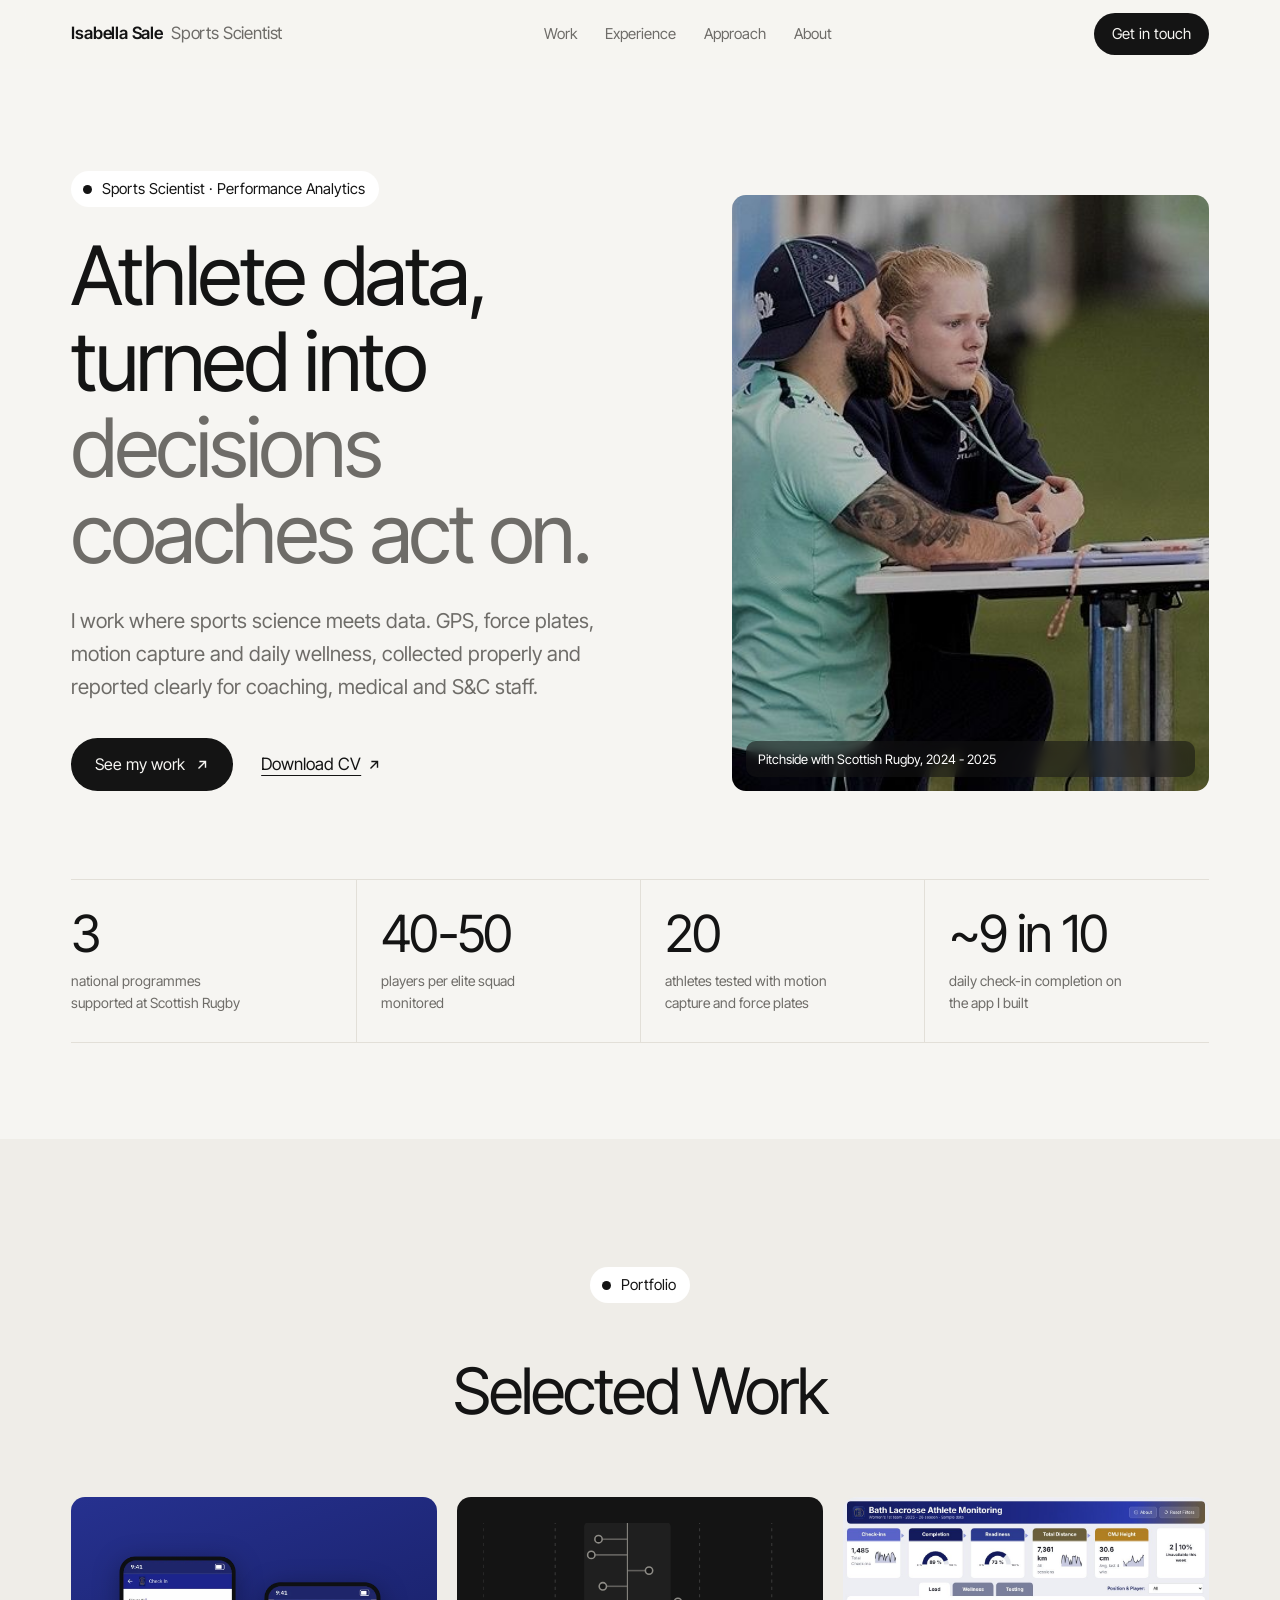
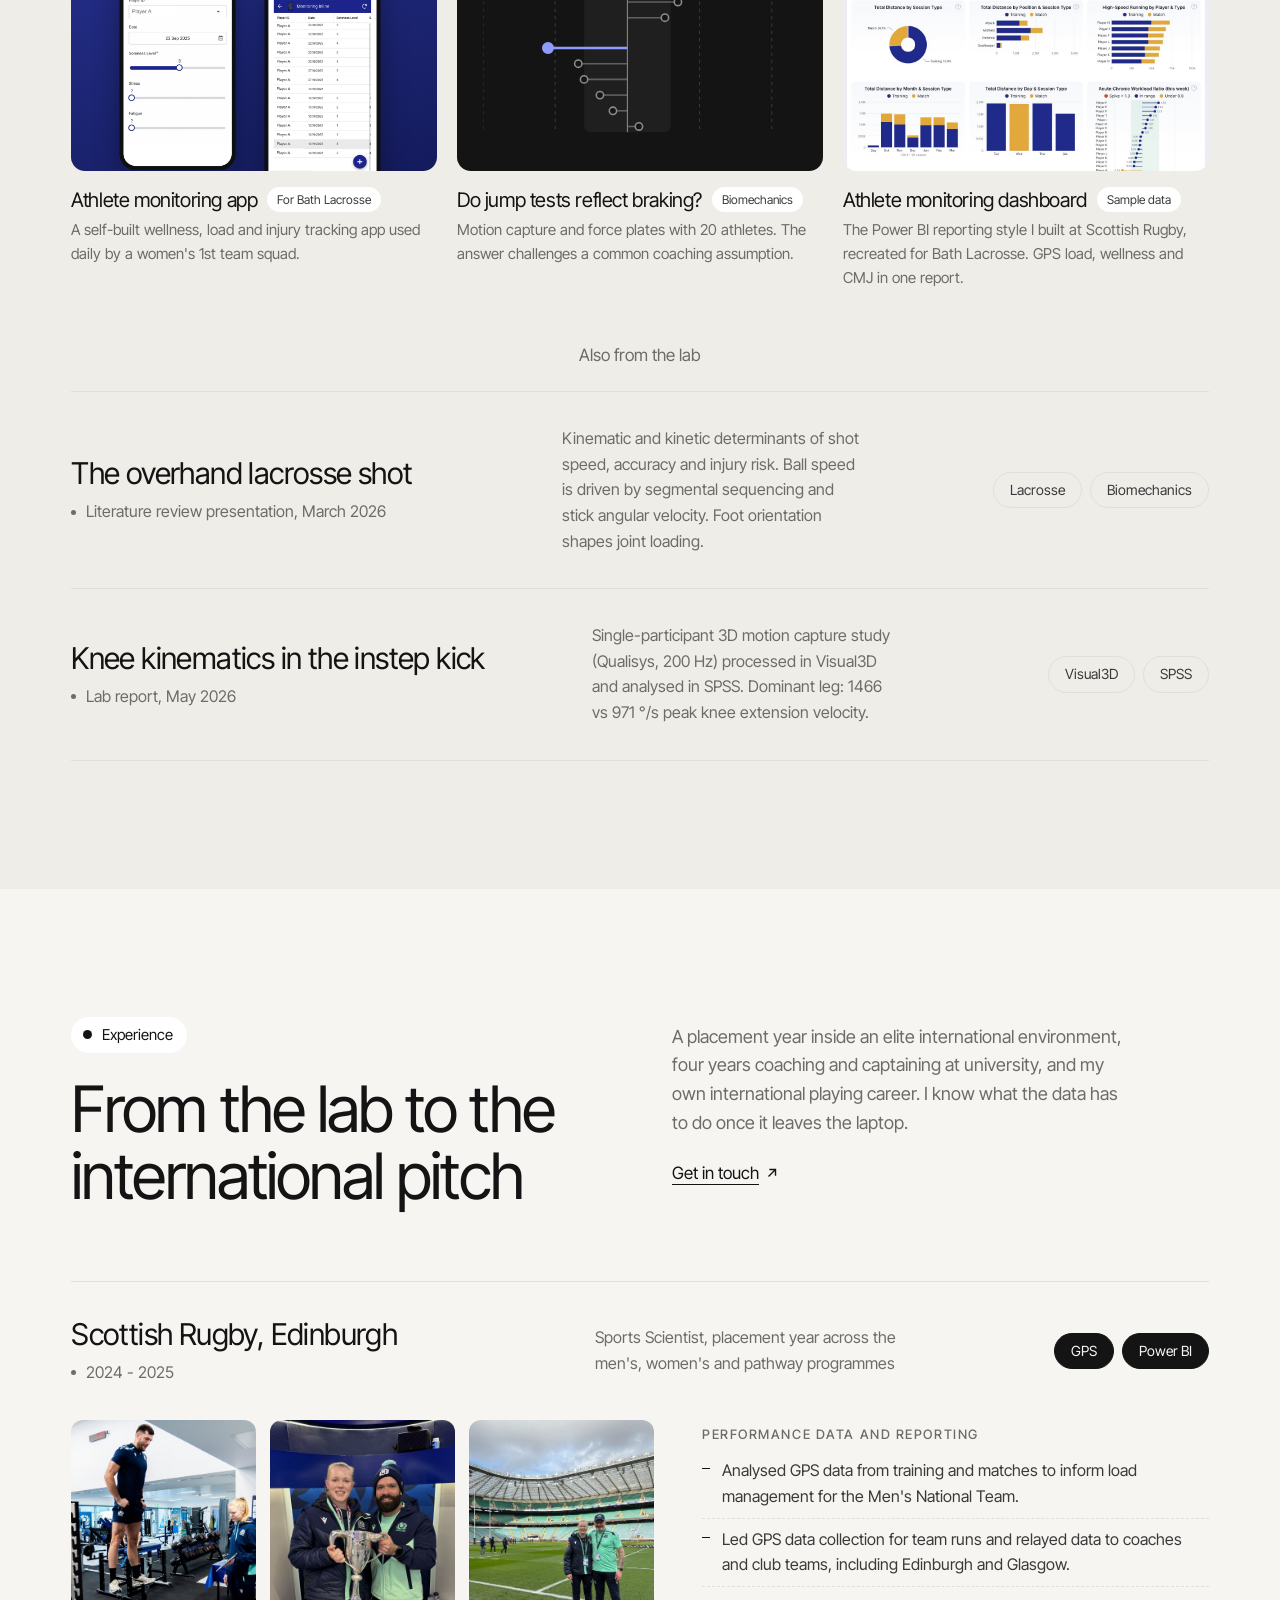
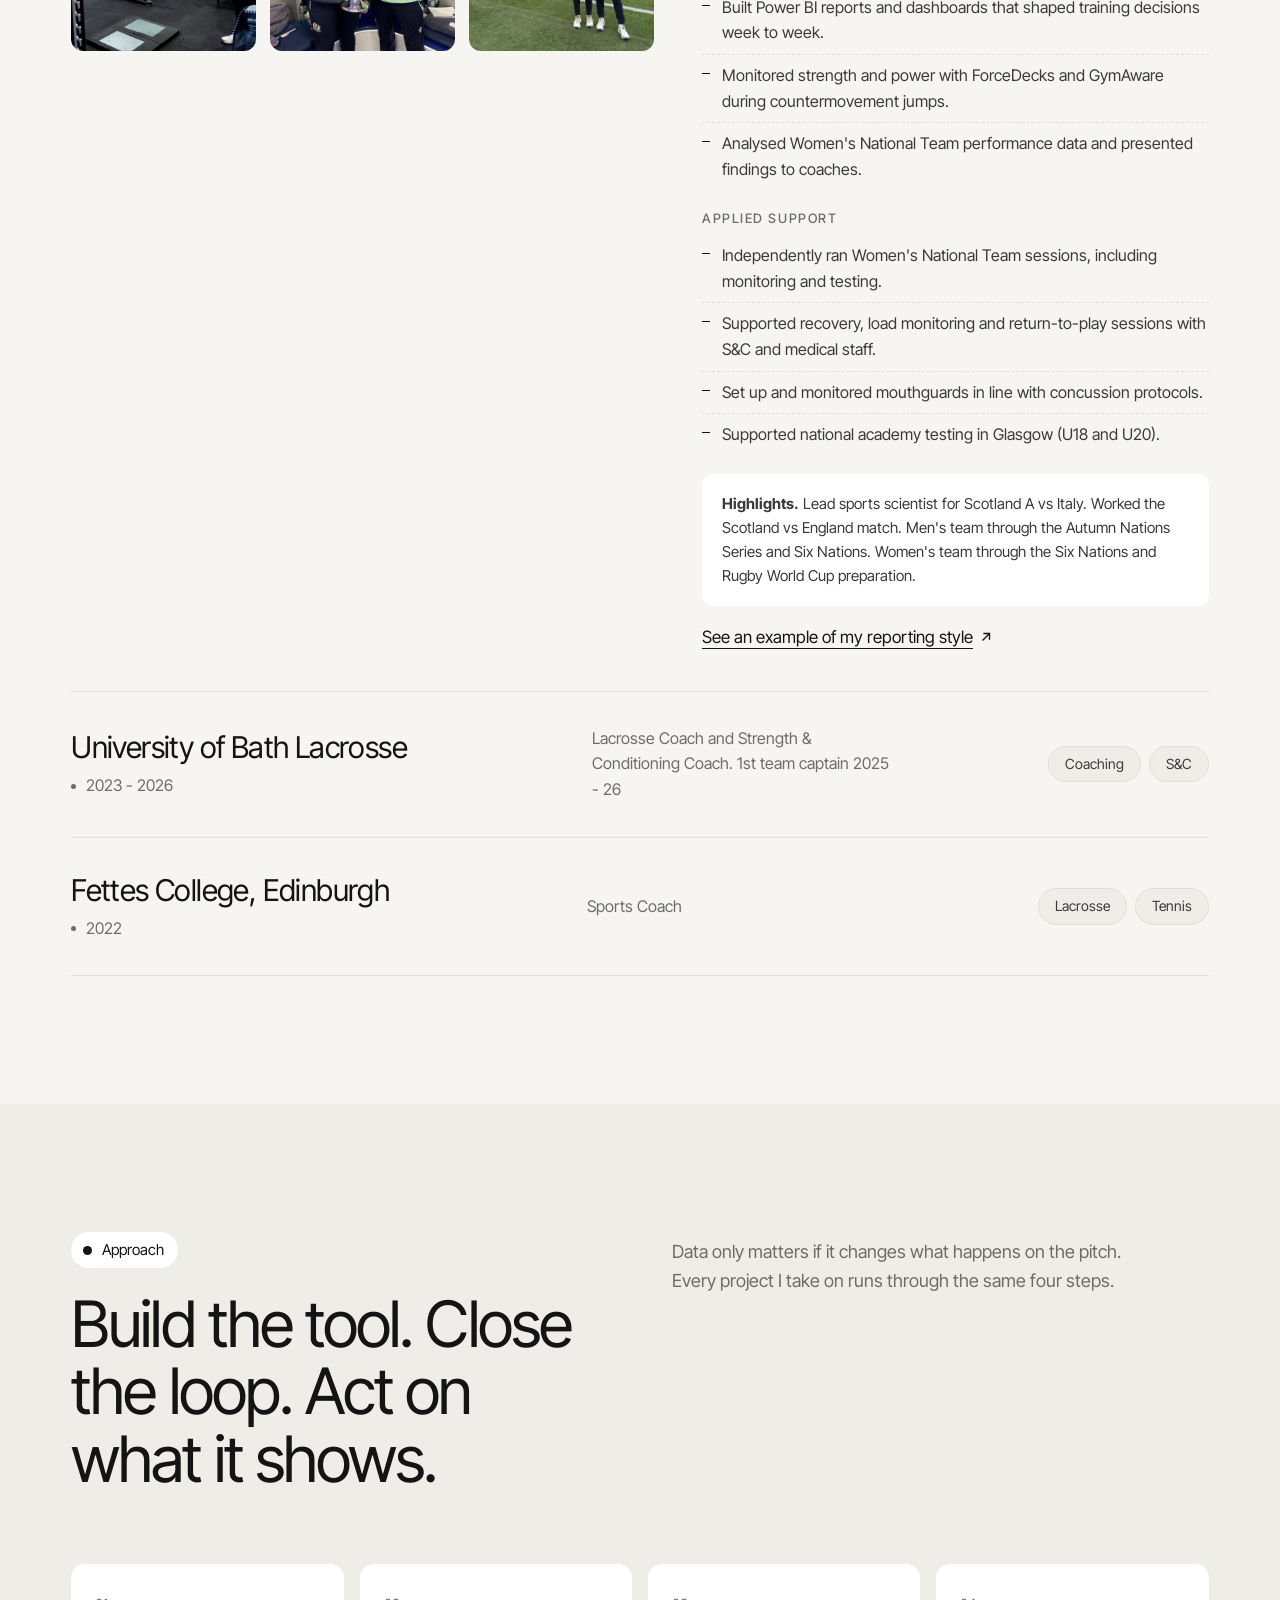
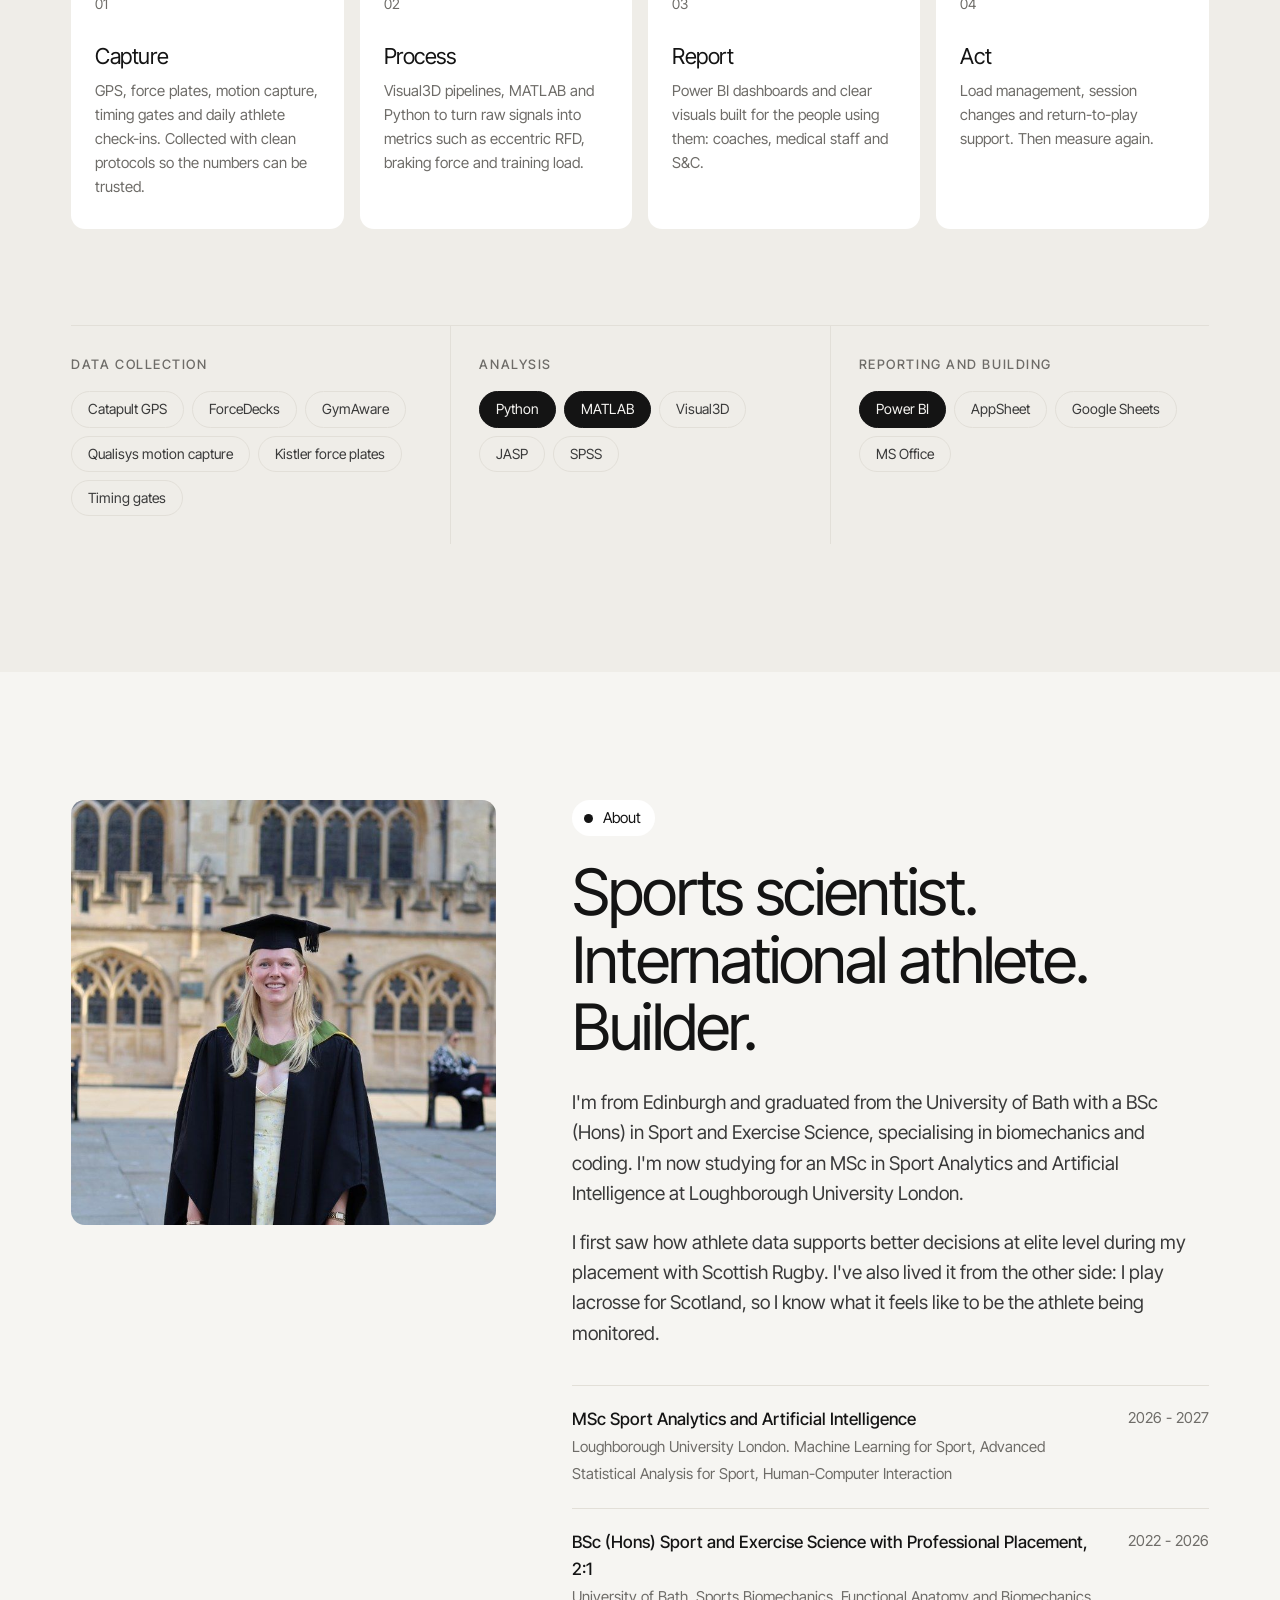
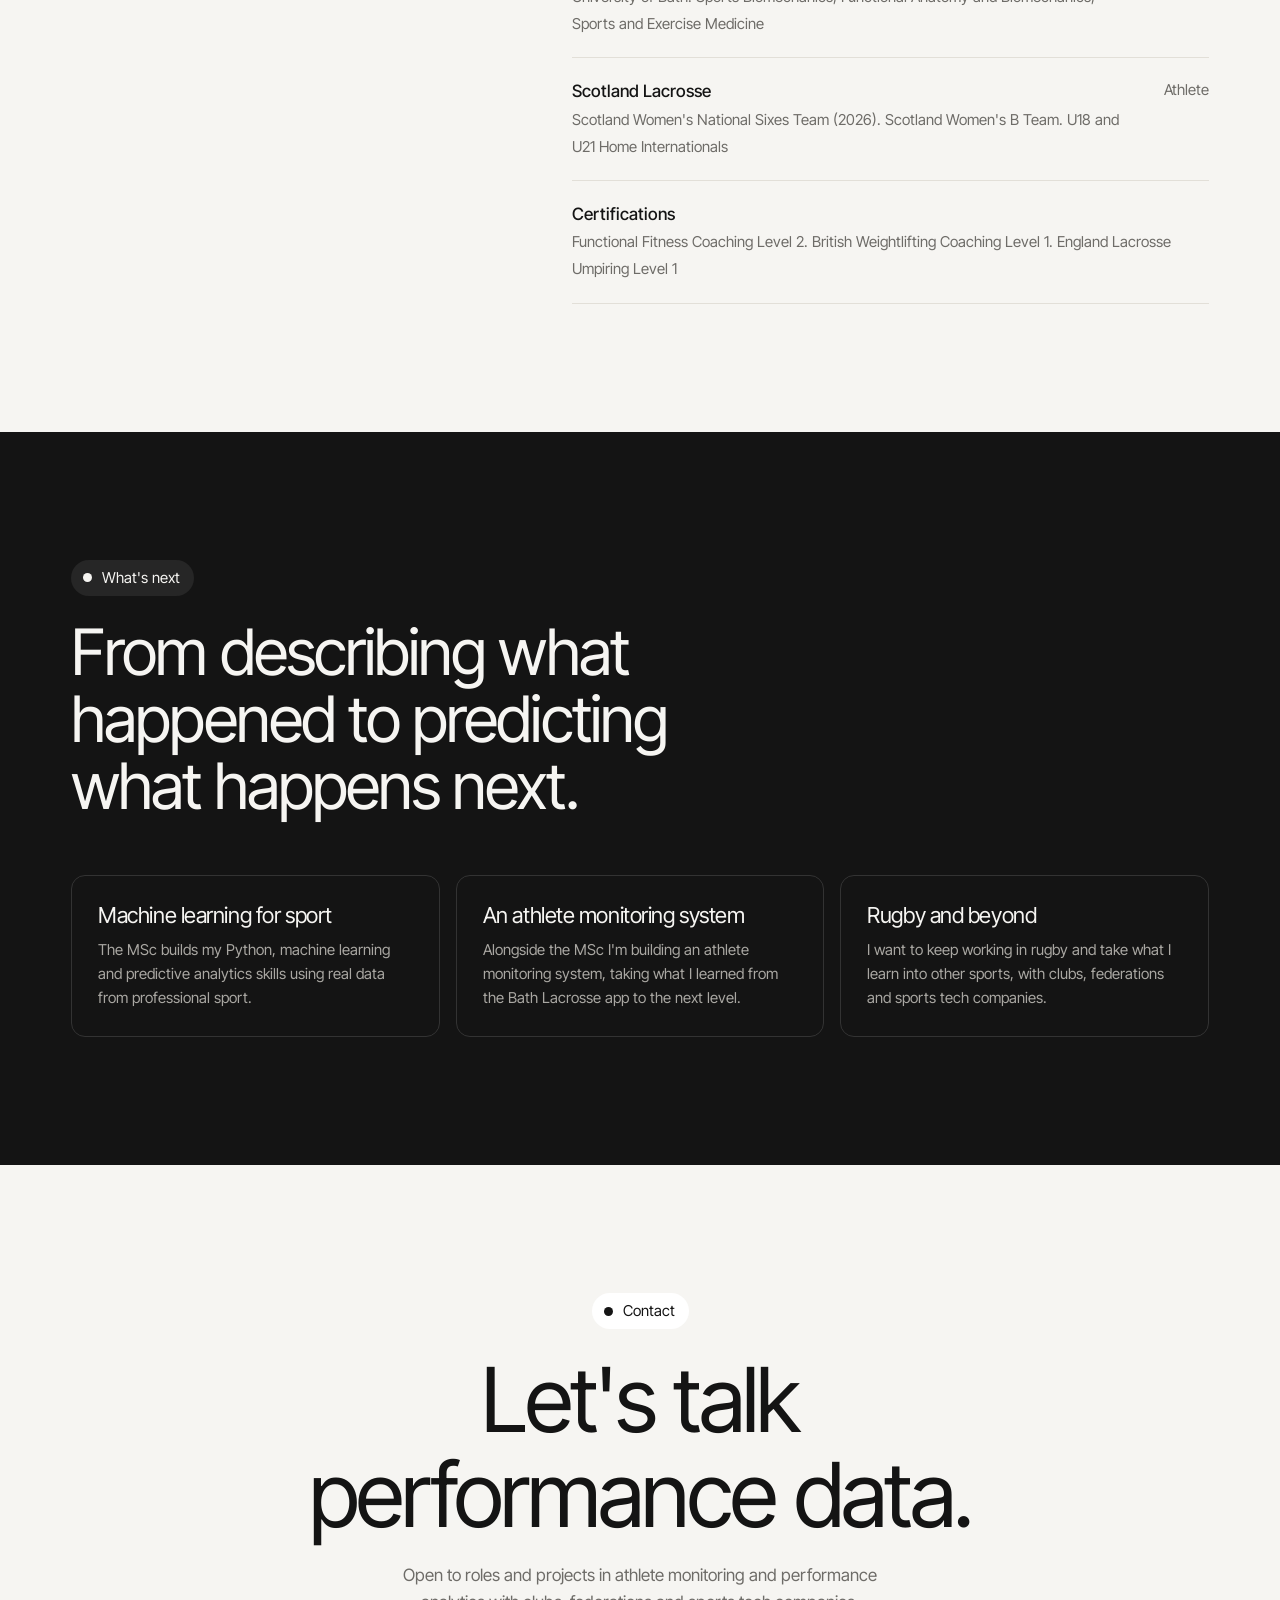
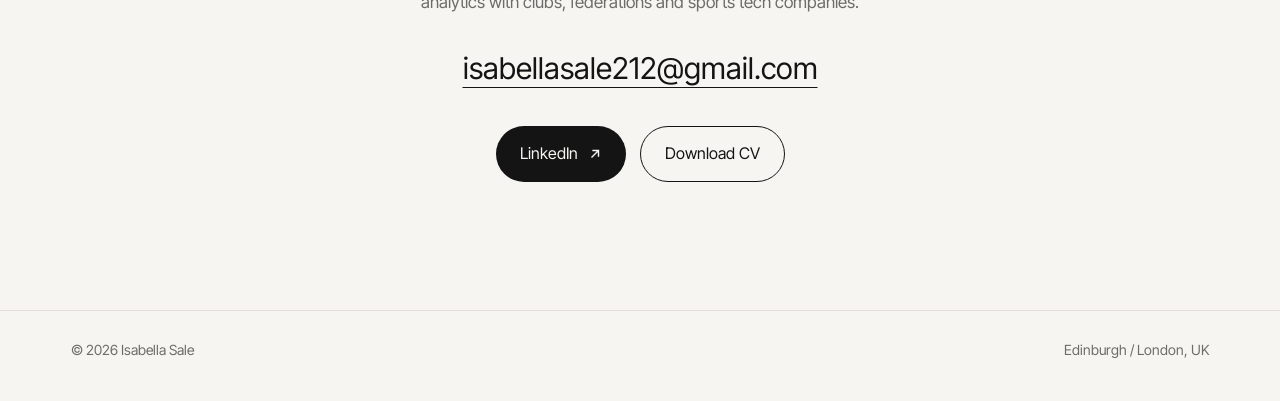
==== index.html @ d5c91e84 "Add files via upload" ====
<!doctype html>
<html lang="en-GB">
<head>
  <meta charset="utf-8">
  <meta name="viewport" content="width=device-width, initial-scale=1">
  <title>Isabella Sale | Sports Scientist and Performance Analytics</title>
  <meta name="description" content="Isabella Sale is a sports scientist specialising in athlete data and performance analytics. Ex-Scottish Rugby placement, biomechanics researcher, MSc Sport Analytics and AI at Loughborough University London.">
  <meta property="og:title" content="Isabella Sale | Sports Scientist and Performance Analytics">
  <meta property="og:description" content="Athlete monitoring, GPS, force plates and motion capture, turned into decisions coaches act on.">
  <meta property="og:type" content="website">
  <meta property="og:image" content="assets/img/pitchside-analysis.jpg">
  <link rel="icon" href="assets/img/apple-touch-icon.png">
  <link rel="apple-touch-icon" href="assets/img/apple-touch-icon.png">
  <link rel="preconnect" href="https://fonts.googleapis.com">
  <link rel="preconnect" href="https://fonts.gstatic.com" crossorigin>
  <link href="https://fonts.googleapis.com/css2?family=Inter+Tight:wght@300;400;500;600&display=swap" rel="stylesheet">
  <link rel="stylesheet" href="assets/css/style.css">
</head>
<body>

<nav class="nav">
  <div class="wrap">
    <a class="brand" href="#top">Isabella Sale<span>Sports Scientist</span></a>
    <ul>
      <li><a href="#work">Work</a></li>
      <li><a href="#experience">Experience</a></li>
      <li><a href="#approach">Approach</a></li>
      <li><a href="#about">About</a></li>
    </ul>
    <a class="cta" href="#contact">Get in touch</a>
  </div>
</nav>

<main id="top">

  <!-- HERO -->
  <header class="hero">
    <div class="wrap hero-grid">
      <div class="reveal">
        <span class="eyebrow">Sports Scientist · Performance Analytics</span>
        <h1>Athlete data, turned into <em>decisions coaches act on.</em></h1>
        <p class="lede">I work where sports science meets data. GPS, force plates, motion capture and daily wellness, collected properly and reported clearly for coaching, medical and S&amp;C staff.</p>
        <div class="hero-actions">
          <a class="btn" href="#work">See my work
            <svg viewBox="0 0 16 16" fill="none" stroke="currentColor" stroke-width="1.6"><path d="M4 12L12 4M5 4h7v7"/></svg>
          </a>
          <a class="text-link" href="assets/Isabella-Sale-CV.pdf" target="_blank" rel="noopener">Download CV
            <svg viewBox="0 0 16 16" fill="none" stroke="currentColor" stroke-width="1.6"><path d="M4 12L12 4M5 4h7v7"/></svg>
          </a>
        </div>
      </div>
      <figure class="hero-photo reveal">
        <img src="assets/img/pitchside-analysis.jpg" alt="Isabella reviewing performance data on a laptop pitchside with a member of staff" width="800" height="501">
        <figcaption>Pitchside with Scottish Rugby, 2024 - 2025</figcaption>
      </figure>
    </div>

    <div class="wrap">
      <div class="stats reveal" style="margin-top: clamp(48px, 7vw, 88px);">
        <div class="stat"><b>3</b><span>national programmes supported at Scottish Rugby</span></div>
        <div class="stat"><b>40-50</b><span>players per elite squad monitored</span></div>
        <div class="stat"><b>20</b><span>athletes tested with motion capture and force plates</span></div>
        <div class="stat"><b>~9 in 10</b><span>daily check-in completion on the app I built</span></div>
      </div>
    </div>
  </header>

  <!-- SELECTED WORK -->
  <section id="work" class="work-bg">
    <div class="wrap">
      <div class="section-head center reveal">
        <span class="eyebrow">Portfolio</span>
        <h2>Selected Work</h2>
      </div>

      <div class="cards">
        <a class="card reveal" href="app.html">
          <div class="thumb app-thumb">
            <div class="phones">
              <img src="assets/img/app-checkin.webp" alt="" width="700" height="1092">
              <img src="assets/img/app-monitoring.webp" alt="" width="700" height="1047">
            </div>
            <div class="overlay"><span>Case study</span><span>AppSheet + Google Sheets</span></div>
            <span class="arrow-btn" aria-hidden="true"><svg viewBox="0 0 24 24" fill="none" stroke="currentColor" stroke-width="1.6"><path d="M6 18L18 6M8 6h10v10"/></svg></span>
          </div>
          <div class="meta"><h3>Athlete monitoring app</h3><span class="tag">For Bath Lacrosse</span></div>
          <p>A self-built wellness, load and injury tracking app used daily by a women's 1st team squad.</p>
        </a>

        <a class="card reveal" href="research.html">
          <div class="thumb chart-thumb">
            <div data-corr-plot="compact" data-theme="dark" style="width:100%"></div>
            <div class="overlay"><span>Case study</span><span>Dissertation</span></div>
            <span class="arrow-btn" aria-hidden="true"><svg viewBox="0 0 24 24" fill="none" stroke="currentColor" stroke-width="1.6"><path d="M6 18L18 6M8 6h10v10"/></svg></span>
          </div>
          <div class="meta"><h3>Do jump tests reflect braking?</h3><span class="tag">Biomechanics</span></div>
          <p>Motion capture and force plates with 20 athletes. The answer challenges a common coaching assumption.</p>
        </a>

        <a class="card reveal" href="dashboard.html">
          <div class="thumb">
            <img src="assets/img/dashboard-preview.jpg" alt="Preview of the interactive athlete monitoring dashboard" width="1200" height="900" loading="lazy" style="object-position: top left;">
            <div class="overlay"><span>Interactive</span><span>Power BI style</span></div>
            <span class="arrow-btn" aria-hidden="true"><svg viewBox="0 0 24 24" fill="none" stroke="currentColor" stroke-width="1.6"><path d="M6 18L18 6M8 6h10v10"/></svg></span>
          </div>
          <div class="meta"><h3>Athlete monitoring dashboard</h3><span class="tag">Sample data</span></div>
          <p>The Power BI reporting style I built at Scottish Rugby, recreated for Bath Lacrosse. GPS load, wellness and CMJ in one report.</p>
        </a>
      </div>

      <div class="center-link reveal">
        <span>Also from the lab</span>
      </div>
      <div class="xp reveal" style="margin-top: 22px;">
        <div class="xp-row">
          <div class="xp-head" style="cursor: default;">
            <div>
              <h3>The overhand lacrosse shot</h3>
              <div class="when">Literature review presentation, March 2026</div>
            </div>
            <p class="role">Kinematic and kinetic determinants of shot speed, accuracy and injury risk. Ball speed is driven by segmental sequencing and stick angular velocity. Foot orientation shapes joint loading.</p>
            <div class="pills"><span class="pill">Lacrosse</span><span class="pill">Biomechanics</span></div>
          </div>
        </div>
        <div class="xp-row">
          <div class="xp-head" style="cursor: default;">
            <div>
              <h3>Knee kinematics in the instep kick</h3>
              <div class="when">Lab report, May 2026</div>
            </div>
            <p class="role">Single-participant 3D motion capture study (Qualisys, 200 Hz) processed in Visual3D and analysed in SPSS. Dominant leg: 1466 vs 971 °/s peak knee extension velocity.</p>
            <div class="pills"><span class="pill">Visual3D</span><span class="pill">SPSS</span></div>
          </div>
        </div>
      </div>
    </div>
  </section>

  <!-- EXPERIENCE -->
  <section id="experience">
    <div class="wrap">
      <div class="section-head reveal">
        <div>
          <span class="eyebrow">Experience</span>
          <h2>From the lab to the international pitch</h2>
        </div>
        <div class="side">
          <p>A placement year inside an elite international environment, four years coaching and captaining at university, and my own international playing career. I know what the data has to do once it leaves the laptop.</p>
          <a class="text-link" href="#contact">Get in touch
            <svg viewBox="0 0 16 16" fill="none" stroke="currentColor" stroke-width="1.6"><path d="M4 12L12 4M5 4h7v7"/></svg>
          </a>
        </div>
      </div>

      <div class="xp">
        <!-- Scottish Rugby -->
        <div class="xp-row open reveal" id="xp-sru">
          <button class="xp-head" aria-expanded="true">
            <div>
              <h3>Scottish Rugby, Edinburgh</h3>
              <div class="when">2024 - 2025</div>
            </div>
            <p class="role">Sports Scientist, placement year across the men's, women's and pathway programmes</p>
            <div class="pills"><span class="pill">GPS</span><span class="pill">Power BI</span></div>
          </button>
          <div class="xp-body"><div>
            <div class="xp-inner">
              <div class="xp-photos">
                <img src="assets/img/scottish-rugby-testing.jpg" alt="Monitoring a jump test in the gym" loading="lazy" width="1200" height="1199">
                <img src="assets/img/scottish-rugby-changing-room.jpg" alt="Isabella with a trophy in the Scotland changing room" loading="lazy" width="1200" height="1132">
                <img src="assets/img/scottish-rugby-stadium.jpg" alt="Isabella pitchside in a stadium before a match" loading="lazy" width="900" height="1200">
              </div>
              <div class="xp-text">
                <div>
                  <h4>Performance data and reporting</h4>
                  <ul>
                    <li>Analysed GPS data from training and matches to inform load management for the Men's National Team.</li>
                    <li>Led GPS data collection for team runs and relayed data to coaches and club teams, including Edinburgh and Glasgow.</li>
                    <li>Built Power BI reports and dashboards that shaped training decisions week to week.</li>
                    <li>Monitored strength and power with ForceDecks and GymAware during countermovement jumps.</li>
                    <li>Analysed Women's National Team performance data and presented findings to coaches.</li>
                  </ul>
                  <h4>Applied support</h4>
                  <ul>
                    <li>Independently ran Women's National Team sessions, including monitoring and testing.</li>
                    <li>Supported recovery, load monitoring and return-to-play sessions with S&amp;C and medical staff.</li>
                    <li>Set up and monitored mouthguards in line with concussion protocols.</li>
                    <li>Supported national academy testing in Glasgow (U18 and U20).</li>
                  </ul>
                  <div class="highlight-box">
                    <p><b>Highlights.</b> Lead sports scientist for Scotland A vs Italy. Worked the Scotland vs England match. Men's team through the Autumn Nations Series and Six Nations. Women's team through the Six Nations and Rugby World Cup preparation.</p>
                  </div>
                  <a class="text-link" href="dashboard.html" style="margin-top: 18px;">See an example of my reporting style
                    <svg viewBox="0 0 16 16" fill="none" stroke="currentColor" stroke-width="1.6"><path d="M4 12L12 4M5 4h7v7"/></svg>
                  </a>
                </div>
              </div>
            </div>
          </div></div>
        </div>

        <!-- Bath Lacrosse -->
        <div class="xp-row reveal">
          <button class="xp-head" aria-expanded="false">
            <div>
              <h3>University of Bath Lacrosse</h3>
              <div class="when">2023 - 2026</div>
            </div>
            <p class="role">Lacrosse Coach and Strength &amp; Conditioning Coach. 1st team captain 2025 - 26</p>
            <div class="pills"><span class="pill">Coaching</span><span class="pill">S&amp;C</span></div>
          </button>
          <div class="xp-body"><div>
            <div class="xp-inner">
              <div class="xp-text">
                <div>
                  <h4>What I did</h4>
                  <ul>
                    <li>Designed and ran weekly training and strength and conditioning programming.</li>
                    <li>Led selection and return-to-play decisions for the squad.</li>
                    <li>Built the squad's wellness and load monitoring app and used the data to adapt sessions week to week.</li>
                  </ul>
                </div>
              </div>
              <div class="xp-text">
                <div class="highlight-box" style="margin-top:0;">
                  <p><b>Full Blue Award (2026)</b> for international representation and contribution to university lacrosse.</p>
                </div>
                <a class="arrow-btn" href="app.html" aria-label="Read the app case study"><svg viewBox="0 0 24 24" fill="none" stroke="currentColor" stroke-width="1.6"><path d="M6 18L18 6M8 6h10v10"/></svg></a>
              </div>
            </div>
          </div></div>
        </div>

        <!-- Fettes -->
        <div class="xp-row reveal">
          <button class="xp-head" aria-expanded="false">
            <div>
              <h3>Fettes College, Edinburgh</h3>
              <div class="when">2022</div>
            </div>
            <p class="role">Sports Coach</p>
            <div class="pills"><span class="pill">Lacrosse</span><span class="pill">Tennis</span></div>
          </button>
          <div class="xp-body"><div>
            <div class="xp-inner">
              <div class="xp-text"><ul>
                <li>Coached lacrosse and tennis across age and skill levels.</li>
                <li>Qualified as an England Lacrosse Level 1 umpire.</li>
              </ul></div>
            </div>
          </div></div>
        </div>
      </div>
    </div>
  </section>

  <!-- APPROACH -->
  <section id="approach" class="work-bg">
    <div class="wrap">
      <div class="section-head reveal">
        <div>
          <span class="eyebrow">Approach</span>
          <h2>Build the tool. Close the loop. Act on what it shows.</h2>
        </div>
        <div class="side">
          <p>Data only matters if it changes what happens on the pitch. Every project I take on runs through the same four steps.</p>
        </div>
      </div>
      <div class="steps">
        <div class="step reveal"><span class="n">01</span><h3>Capture</h3><p>GPS, force plates, motion capture, timing gates and daily athlete check-ins. Collected with clean protocols so the numbers can be trusted.</p></div>
        <div class="step reveal"><span class="n">02</span><h3>Process</h3><p>Visual3D pipelines, MATLAB and Python to turn raw signals into metrics such as eccentric RFD, braking force and training load.</p></div>
        <div class="step reveal"><span class="n">03</span><h3>Report</h3><p>Power BI dashboards and clear visuals built for the people using them: coaches, medical staff and S&amp;C.</p></div>
        <div class="step reveal"><span class="n">04</span><h3>Act</h3><p>Load management, session changes and return-to-play support. Then measure again.</p></div>
      </div>

      <div class="toolkit reveal" style="margin-top: clamp(56px, 8vw, 96px);">
        <div class="tool-col">
          <h4>Data collection</h4>
          <div class="pills">
            <span class="pill">Catapult GPS</span><span class="pill">ForceDecks</span><span class="pill">GymAware</span>
            <span class="pill">Qualisys motion capture</span><span class="pill">Kistler force plates</span><span class="pill">Timing gates</span>
          </div>
        </div>
        <div class="tool-col">
          <h4>Analysis</h4>
          <div class="pills">
            <span class="pill dark">Python</span><span class="pill dark">MATLAB</span><span class="pill">Visual3D</span>
            <span class="pill">JASP</span><span class="pill">SPSS</span>
          </div>
        </div>
        <div class="tool-col">
          <h4>Reporting and building</h4>
          <div class="pills">
            <span class="pill dark">Power BI</span><span class="pill">AppSheet</span><span class="pill">Google Sheets</span><span class="pill">MS Office</span>
          </div>
        </div>
      </div>
    </div>
  </section>

  <!-- ABOUT -->
  <section id="about">
    <div class="wrap about-grid">
      <img class="reveal" src="assets/img/graduation.jpg" alt="Isabella at her University of Bath graduation" width="700" height="700">
      <div class="copy reveal">
        <span class="eyebrow">About</span>
        <h2 style="margin: 22px 0 28px;">Sports scientist. International athlete. Builder.</h2>
        <p>I'm from Edinburgh and graduated from the University of Bath with a BSc (Hons) in Sport and Exercise Science, specialising in biomechanics and coding. I'm now studying for an MSc in Sport Analytics and Artificial Intelligence at Loughborough University London.</p>
        <p>I first saw how athlete data supports better decisions at elite level during my placement with Scottish Rugby. I've also lived it from the other side: I play lacrosse for Scotland, so I know what it feels like to be the athlete being monitored.</p>

        <div class="edu">
          <div class="edu-row"><div><b>MSc Sport Analytics and Artificial Intelligence</b><br><span>Loughborough University London. Machine Learning for Sport, Advanced Statistical Analysis for Sport, Human-Computer Interaction</span></div><span class="yr">2026 - 2027</span></div>
          <div class="edu-row"><div><b>BSc (Hons) Sport and Exercise Science with Professional Placement, 2:1</b><br><span>University of Bath. Sports Biomechanics, Functional Anatomy and Biomechanics, Sports and Exercise Medicine</span></div><span class="yr">2022 - 2026</span></div>
          <div class="edu-row"><div><b>Scotland Lacrosse</b><br><span>Scotland Women's National Sixes Team (2026). Scotland Women's B Team. U18 and U21 Home Internationals</span></div><span class="yr">Athlete</span></div>
          <div class="edu-row"><div><b>Certifications</b><br><span>Functional Fitness Coaching Level 2. British Weightlifting Coaching Level 1. England Lacrosse Umpiring Level 1</span></div><span class="yr"></span></div>
        </div>
      </div>
    </div>
  </section>

  <!-- NEXT -->
  <section class="next">
    <div class="wrap">
      <span class="eyebrow reveal">What's next</span>
      <h2 class="reveal">From describing what happened to predicting what happens next.</h2>
      <div class="next-grid">
        <div class="next-card reveal"><h3>Machine learning for sport</h3><p>The MSc builds my Python, machine learning and predictive analytics skills using real data from professional sport.</p></div>
        <div class="next-card reveal"><h3>An athlete monitoring system</h3><p>Alongside the MSc I'm building an athlete monitoring system, taking what I learned from the Bath Lacrosse app to the next level.</p></div>
        <div class="next-card reveal"><h3>Rugby and beyond</h3><p>I want to keep working in rugby and take what I learn into other sports, with clubs, federations and sports tech companies.</p></div>
      </div>
    </div>
  </section>

  <!-- CONTACT -->
  <section id="contact" class="contact">
    <div class="wrap">
      <span class="eyebrow reveal">Contact</span>
      <h2 class="reveal">Let's talk performance data.</h2>
      <p class="muted reveal" style="max-width: 52ch; margin: 0 auto 28px;">Open to roles and projects in athlete monitoring and performance analytics with clubs, federations and sports tech companies.</p>
      <a class="mail reveal" href="mailto:isabellasale212@gmail.com">isabellasale212@gmail.com</a>
      <div class="row reveal">
        <a class="btn" href="https://www.linkedin.com/in/isabella-sale-sport" target="_blank" rel="noopener">LinkedIn
          <svg viewBox="0 0 16 16" fill="none" stroke="currentColor" stroke-width="1.6"><path d="M4 12L12 4M5 4h7v7"/></svg>
        </a>
        <a class="btn ghost" href="assets/Isabella-Sale-CV.pdf" target="_blank" rel="noopener">Download CV</a>
      </div>
    </div>
  </section>
</main>

<footer>
  <div class="wrap">
    <span>© <span data-year>2026</span> Isabella Sale</span>
    <span>Edinburgh / London, UK</span>
  </div>
</footer>

<script src="assets/js/main.js"></script>
</body>
</html>
---- assets/css/style.css ----
/* Isabella Sale portfolio. Minimal, editorial, data-first. */
:root {
  --bg: #f6f5f2;
  --surface: #ffffff;
  --surface-2: #efede8;
  --ink: #141414;
  --ink-2: #3a3a3a;
  --muted: #6e6c68;
  --line: #e2dfd8;
  --accent: #1f2a8a;      /* navy from the Bath Lacrosse app */
  --accent-soft: #e6e8f6;
  --gold: #b8892a;
  --radius: 14px;
  --max: 1240px;
  --gutter: clamp(16px, 4vw, 56px);
  --font: "Inter Tight", system-ui, -apple-system, "Segoe UI", sans-serif;
}

* { box-sizing: border-box; margin: 0; padding: 0; }
html { scroll-behavior: smooth; -webkit-text-size-adjust: 100%; }
body {
  background: var(--bg);
  color: var(--ink);
  font-family: var(--font);
  font-size: 17px;
  line-height: 1.6;
  -webkit-font-smoothing: antialiased;
}
img { display: block; max-width: 100%; height: auto; }
a { color: inherit; }
::selection { background: var(--ink); color: var(--bg); }

.wrap { max-width: var(--max); margin: 0 auto; padding: 0 var(--gutter); }
section { padding: clamp(72px, 10vw, 128px) 0; }
.hairline { border: 0; border-top: 1px solid var(--line); }

/* ---------- Nav ---------- */
.nav {
  position: sticky; top: 0; z-index: 50;
  background: color-mix(in srgb, var(--bg) 86%, transparent);
  backdrop-filter: saturate(140%) blur(12px);
  -webkit-backdrop-filter: saturate(140%) blur(12px);
  border-bottom: 1px solid transparent;
  transition: border-color .2s;
}
.nav.scrolled { border-bottom-color: var(--line); }
.nav .wrap { display: flex; align-items: center; justify-content: space-between; height: 68px; gap: 16px; }
.brand { text-decoration: none; font-weight: 600; letter-spacing: -0.01em; white-space: nowrap; }
.brand span { color: var(--muted); font-weight: 400; margin-left: 8px; }
.nav ul { display: flex; gap: 28px; list-style: none; }
.nav ul a { text-decoration: none; color: var(--muted); font-size: 15px; transition: color .15s; }
.nav ul a:hover { color: var(--ink); }
.nav .cta {
  text-decoration: none; font-size: 15px; padding: 9px 18px; border-radius: 999px;
  background: var(--ink); color: var(--bg); white-space: nowrap;
}
@media (max-width: 860px) {
  .nav ul { display: none; }
  .brand span { display: none; }
}

/* ---------- Shared type ---------- */
.eyebrow {
  display: inline-flex; align-items: center; gap: 10px;
  background: var(--surface); padding: 6px 14px 6px 12px; border-radius: 999px;
  font-size: 15px; color: var(--ink);
}
.eyebrow::before { content: ""; width: 9px; height: 9px; border-radius: 50%; background: var(--ink); }
h1, h2, h3 { font-weight: 400; letter-spacing: -0.03em; line-height: 1.05; }
h1 { font-size: clamp(42px, 6.4vw, 88px); }
h2 { font-size: clamp(36px, 5vw, 64px); }
h3 { font-size: clamp(22px, 2.2vw, 28px); letter-spacing: -0.02em; line-height: 1.2; }
.lede { font-size: clamp(18px, 1.6vw, 21px); color: var(--muted); max-width: 44ch; }
.muted { color: var(--muted); }
.text-link {
  display: inline-flex; align-items: center; gap: 6px; text-decoration: underline;
  text-underline-offset: 5px; text-decoration-thickness: 1px; font-size: 17px;
}
.text-link svg { width: 14px; height: 14px; }

.pill {
  display: inline-block; font-size: 14px; padding: 6px 16px; border-radius: 999px;
  border: 1px solid var(--line); background: var(--surface-2); color: var(--ink-2);
  white-space: nowrap; transition: background .2s, color .2s, border-color .2s;
}
.pill.dark { background: var(--ink); color: var(--bg); border-color: var(--ink); }
.pills { display: flex; flex-wrap: wrap; gap: 8px; }

.arrow-btn {
  width: 84px; height: 84px; border-radius: 50%; background: var(--ink); color: var(--bg);
  display: grid; place-items: center; flex: none; text-decoration: none;
  transition: transform .25s ease;
}
.arrow-btn svg { width: 28px; height: 28px; }
.arrow-btn:hover { transform: rotate(45deg); }

/* ---------- Hero ---------- */
.hero { padding-top: clamp(48px, 8vw, 104px); padding-bottom: clamp(56px, 8vw, 96px); }
.hero-grid { display: grid; grid-template-columns: 1.25fr 1fr; gap: clamp(32px, 5vw, 72px); align-items: end; }
.hero h1 { margin: 26px 0 28px; }
.hero h1 em { font-style: normal; color: var(--muted); }
.hero-actions { display: flex; flex-wrap: wrap; gap: 14px 28px; align-items: center; margin-top: 34px; }
.btn {
  display: inline-flex; align-items: center; gap: 10px; text-decoration: none;
  padding: 14px 24px; border-radius: 999px; background: var(--ink); color: var(--bg); font-size: 16px;
}
.btn svg { width: 14px; height: 14px; }
.hero-photo { position: relative; border-radius: var(--radius); overflow: hidden; aspect-ratio: 4/5; background: var(--surface-2); }
.hero-photo img { width: 100%; height: 100%; object-fit: cover; object-position: 58% center; }
.hero-photo figcaption {
  position: absolute; left: 14px; bottom: 14px; right: 14px;
  font-size: 13px; color: #fff; background: rgba(20,20,20,.55); backdrop-filter: blur(6px);
  padding: 8px 12px; border-radius: 10px;
}
@media (max-width: 860px) {
  .hero-grid { grid-template-columns: 1fr; }
  .hero-photo { aspect-ratio: 16/11; }
}

/* ---------- Stats strip ---------- */
.stats { display: grid; grid-template-columns: repeat(4, 1fr); border-top: 1px solid var(--line); border-bottom: 1px solid var(--line); }
.stat { padding: 28px 24px 28px 0; }
.stat + .stat { padding-left: 24px; border-left: 1px solid var(--line); }
.stat b { display: block; font-weight: 400; font-size: clamp(34px, 4vw, 52px); letter-spacing: -0.03em; line-height: 1; }
.stat span { display: block; margin-top: 10px; font-size: 14px; color: var(--muted); max-width: 22ch; }
@media (max-width: 760px) {
  .stats { grid-template-columns: 1fr 1fr; }
  .stat:nth-child(3) { padding-left: 0; border-left: 0; }
  .stat:nth-child(n+3) { border-top: 1px solid var(--line); }
}

/* ---------- Section heads ---------- */
.section-head { display: grid; grid-template-columns: 1fr 1fr; gap: 32px 64px; align-items: start; margin-bottom: clamp(40px, 6vw, 72px); }
.section-head h2 { margin-top: 22px; }
.section-head .side { padding-top: 6px; }
.section-head .side p { color: var(--muted); font-size: 18px; max-width: 46ch; }
.section-head .side .text-link { margin-top: 22px; }
.section-head.center { grid-template-columns: 1fr; text-align: center; justify-items: center; }
@media (max-width: 860px) { .section-head { grid-template-columns: 1fr; } }

/* ---------- Work cards ---------- */
.work-bg { background: var(--surface-2); }
.cards { display: grid; grid-template-columns: repeat(3, 1fr); gap: 20px; }
.card { text-decoration: none; display: block; }
.card .thumb { position: relative; border-radius: var(--radius); overflow: hidden; aspect-ratio: 4/3; }
.card .thumb > img { width: 100%; height: 100%; object-fit: cover; transition: transform .6s ease, filter .3s; }
.card .thumb .overlay {
  position: absolute; inset: 0; display: flex; align-items: flex-end; justify-content: space-between;
  padding: 18px 20px; color: #fff; font-size: 15px; opacity: 0; transition: opacity .3s;
  background: linear-gradient(to top, rgba(0,0,0,.45), rgba(0,0,0,0) 55%);
}
.card .thumb .arrow-btn { position: absolute; top: 50%; left: 50%; transform: translate(-50%,-50%) scale(.85); opacity: 0; transition: opacity .3s, transform .3s; }
.card:hover .thumb > img { transform: scale(1.04); filter: saturate(.85); }
.card:hover .overlay, .card:hover .thumb .arrow-btn { opacity: 1; }
.card:hover .thumb .arrow-btn { transform: translate(-50%,-50%) scale(1); }
.card .meta { display: flex; align-items: center; gap: 10px; flex-wrap: wrap; margin-top: 16px; }
.card .meta h3 { font-size: 20px; }
.card .meta .tag { font-size: 12px; background: var(--surface); padding: 3px 10px; border-radius: 999px; color: var(--ink-2); }
.card p { color: var(--muted); font-size: 15px; margin-top: 6px; max-width: 40ch; }
.thumb.app-thumb { background: linear-gradient(160deg, #26318f, #141b5c); display: grid; place-items: center; }
.thumb.app-thumb .phones { position: absolute; inset: 9% 0 0; display: flex; gap: 0; justify-content: center; align-items: flex-start; }
.thumb.app-thumb .phones img { height: 118%; width: auto; max-width: none; object-fit: contain; margin: 0 -7%; }
.thumb.app-thumb .phones img:nth-child(2) { margin-top: 7%; }
.thumb.chart-thumb { background: var(--ink); display: grid; place-items: center; padding: 26px; }
.thumb.chart-thumb svg { width: 100%; height: 100%; }
.center-link { display: flex; justify-content: center; gap: 22px; margin-top: 52px; align-items: center; color: var(--muted); }
@media (max-width: 960px) { .cards { grid-template-columns: 1fr 1fr; } }
@media (max-width: 620px) { .cards { grid-template-columns: 1fr; } }

/* ---------- Experience list ---------- */
.xp { border-top: 1px solid var(--line); }
.xp-row { border-bottom: 1px solid var(--line); }
.xp-head {
  display: grid; grid-template-columns: 1.15fr 1fr auto; gap: 24px; align-items: center;
  width: 100%; padding: 34px 0; background: none; border: 0; font: inherit; color: inherit;
  text-align: left; cursor: pointer;
}
.xp-head h3 { font-size: clamp(22px, 2.4vw, 30px); }
.xp-head .when { display: flex; align-items: center; gap: 10px; color: var(--muted); font-size: 16px; margin-top: 8px; }
.xp-head .when::before { content: ""; width: 5px; height: 5px; border-radius: 50%; background: var(--muted); }
.xp-head .role { color: var(--muted); font-size: 16px; max-width: 34ch; }
.xp-head .pills { justify-content: flex-end; }
.xp-row.open .xp-head .pill, .xp-head:hover .pill { background: var(--ink); color: var(--bg); border-color: var(--ink); }
.xp-body { display: grid; grid-template-rows: 0fr; transition: grid-template-rows .45s ease; }
.xp-row.open .xp-body { grid-template-rows: 1fr; }
.xp-body > div { overflow: hidden; }
.xp-inner { display: grid; grid-template-columns: 1.15fr 1fr; gap: 24px 48px; padding-bottom: 40px; }
.xp-photos { display: grid; grid-template-columns: repeat(3, 1fr); gap: 14px; }
.xp-photos img { border-radius: 12px; aspect-ratio: 4/5; object-fit: cover; width: 100%; }
.xp-text { display: flex; gap: 28px; align-items: flex-start; }
.xp-text ul { list-style: none; color: var(--ink-2); font-size: 16px; }
.xp-text li { padding: 8px 0 8px 20px; position: relative; border-bottom: 1px dashed var(--line); }
.xp-text li:last-child { border-bottom: 0; }
.xp-text li::before { content: ""; position: absolute; left: 0; top: 18px; width: 8px; height: 1px; background: var(--ink); }
.xp-text h4 { font-size: 13px; letter-spacing: .12em; text-transform: uppercase; color: var(--muted); font-weight: 500; margin: 4px 0 6px; }
.xp-text h4 + ul { margin-bottom: 18px; }
.highlight-box { background: var(--surface); border-radius: 12px; padding: 18px 20px; margin-top: 14px; }
.highlight-box p { font-size: 15px; color: var(--ink-2); }
@media (max-width: 860px) {
  .xp-head { grid-template-columns: 1fr; gap: 10px; padding: 26px 0; }
  .xp-head .pills { justify-content: flex-start; }
  .xp-inner { grid-template-columns: 1fr; }
  .xp-text .arrow-btn { display: none; }
}

/* ---------- Approach / method ---------- */
.steps { display: grid; grid-template-columns: repeat(4, 1fr); gap: 16px; counter-reset: step; }
.step { background: var(--surface); border-radius: var(--radius); padding: 26px 24px 30px; }
.step .n { font-size: 14px; color: var(--muted); }
.step h3 { font-size: 22px; margin: 26px 0 10px; }
.step p { font-size: 15px; color: var(--muted); }
@media (max-width: 960px) { .steps { grid-template-columns: 1fr 1fr; } }
@media (max-width: 560px) { .steps { grid-template-columns: 1fr; } }

/* ---------- Toolkit ---------- */
.toolkit { display: grid; grid-template-columns: repeat(3, 1fr); gap: 0; border-top: 1px solid var(--line); }
.tool-col { padding: 28px 28px 28px 0; }
.tool-col + .tool-col { padding-left: 28px; border-left: 1px solid var(--line); }
.tool-col h4 { font-size: 13px; letter-spacing: .12em; text-transform: uppercase; color: var(--muted); font-weight: 500; margin-bottom: 16px; }
@media (max-width: 860px) {
  .toolkit { grid-template-columns: 1fr; }
  .tool-col, .tool-col + .tool-col { padding: 24px 0; border-left: 0; border-top: 1px solid var(--line); }
  .tool-col:first-child { border-top: 0; }
}

/* ---------- About ---------- */
.about-grid { display: grid; grid-template-columns: 0.8fr 1.2fr; gap: clamp(32px, 6vw, 88px); align-items: start; }
.about-grid img { border-radius: var(--radius); width: 100%; aspect-ratio: 1; object-fit: cover; }
.about-grid .copy p { font-size: 19px; color: var(--ink-2); margin-bottom: 18px; max-width: 58ch; }
.edu { margin-top: 36px; border-top: 1px solid var(--line); }
.edu-row { display: grid; grid-template-columns: 1fr auto; gap: 6px 24px; padding: 20px 0; border-bottom: 1px solid var(--line); }
.edu-row b { font-weight: 500; }
.edu-row span { color: var(--muted); font-size: 15px; }
.edu-row .yr { text-align: right; white-space: nowrap; }
@media (max-width: 860px) { .about-grid { grid-template-columns: 1fr; } .about-grid img { max-width: 420px; } }

/* ---------- Next / vision ---------- */
.next { background: var(--ink); color: var(--bg); border-radius: 0; }
.next .eyebrow { background: #262626; color: var(--bg); }
.next .eyebrow::before { background: var(--bg); }
.next h2 { max-width: 18ch; margin-top: 22px; }
.next-grid { display: grid; grid-template-columns: repeat(3, 1fr); gap: 16px; margin-top: 56px; }
.next-card { border: 1px solid #333; border-radius: var(--radius); padding: 26px; }
.next-card h3 { font-size: 22px; margin-bottom: 10px; }
.next-card p { color: #a9a7a2; font-size: 15px; }
@media (max-width: 860px) { .next-grid { grid-template-columns: 1fr; } }

/* ---------- Contact / footer ---------- */
.contact { text-align: center; }
.contact h2 { font-size: clamp(40px, 7vw, 96px); margin: 24px auto 20px; max-width: 14ch; }
.contact .mail { font-size: clamp(20px, 2.6vw, 30px); text-decoration: underline; text-underline-offset: 8px; text-decoration-thickness: 1px; word-break: break-all; }
.contact .row { display: flex; justify-content: center; gap: 14px; margin-top: 34px; flex-wrap: wrap; }
.btn.ghost { background: transparent; color: var(--ink); border: 1px solid var(--ink); }
footer { border-top: 1px solid var(--line); padding: 28px 0 40px; font-size: 14px; color: var(--muted); }
footer .wrap { display: flex; justify-content: space-between; gap: 16px; flex-wrap: wrap; }

/* ---------- Case study pages ---------- */
.cs-hero { padding-top: clamp(40px, 6vw, 80px); padding-bottom: 40px; }
.back { display: inline-flex; align-items: center; gap: 8px; color: var(--muted); text-decoration: none; font-size: 15px; margin-bottom: 36px; }
.back:hover { color: var(--ink); }
.cs-hero h1 { font-size: clamp(40px, 6.2vw, 84px); margin: 24px 0 26px; max-width: 16ch; }
.cs-facts { display: grid; grid-template-columns: repeat(4, 1fr); border-top: 1px solid var(--line); margin-top: 48px; }
.cs-facts div { padding: 20px 20px 0 0; }
.cs-facts div + div { padding-left: 20px; border-left: 1px solid var(--line); }
.cs-facts dt { font-size: 13px; letter-spacing: .1em; text-transform: uppercase; color: var(--muted); }
.cs-facts dd { margin-top: 6px; font-size: 16px; }
@media (max-width: 760px) {
  .cs-facts { grid-template-columns: 1fr 1fr; }
  .cs-facts div:nth-child(3) { padding-left: 0; border-left: 0; }
  .cs-facts div:nth-child(n+3) { padding-top: 20px; }
}
.cs-block { display: grid; grid-template-columns: 0.75fr 1.25fr; gap: 24px 64px; padding: clamp(48px, 7vw, 88px) 0; border-top: 1px solid var(--line); }
.cs-block h2 { font-size: clamp(28px, 3.2vw, 40px); }
.cs-block .label { font-size: 13px; letter-spacing: .12em; text-transform: uppercase; color: var(--muted); margin-bottom: 14px; display: block; }
.cs-block .body p { font-size: 18px; color: var(--ink-2); margin-bottom: 16px; max-width: 62ch; }
.cs-block .body ul { margin: 6px 0 16px 20px; color: var(--ink-2); font-size: 17px; }
.cs-block .body li { margin-bottom: 6px; }
@media (max-width: 860px) { .cs-block { grid-template-columns: 1fr; } }

.phone-row { display: grid; grid-template-columns: repeat(3, 1fr); gap: 20px; }
.phone-row figure { background: var(--surface); border-radius: var(--radius); padding: 24px 18px 20px; }
.phone-row img { margin: 0 auto; max-height: 460px; width: auto; }
.phone-row figcaption { margin-top: 14px; font-size: 15px; color: var(--muted); }
.phone-row figcaption b { display: block; color: var(--ink); font-weight: 500; margin-bottom: 4px; }
@media (max-width: 760px) { .phone-row { grid-template-columns: 1fr; } }

.flow { display: grid; grid-template-columns: repeat(4, 1fr); gap: 12px; }
.flow div { background: var(--surface); border-radius: 12px; padding: 18px; font-size: 15px; position: relative; }
.flow small { display: block; color: var(--muted); margin-bottom: 18px; }
@media (max-width: 760px) { .flow { grid-template-columns: 1fr 1fr; } }

.impact { display: grid; grid-template-columns: repeat(3, 1fr); gap: 16px; }
.impact div { background: var(--surface); border-radius: var(--radius); padding: 26px; }
.impact b { display: block; font-weight: 400; font-size: clamp(30px, 3.4vw, 42px); letter-spacing: -0.03em; line-height: 1.05; color: var(--accent); }
.impact h4 { font-weight: 500; margin: 10px 0 8px; }
.impact p { font-size: 15px; color: var(--muted); }
@media (max-width: 760px) { .impact { grid-template-columns: 1fr; } }

.sheet-img { border-radius: 12px; border: 1px solid var(--line); background: #fff; margin-bottom: 14px; }
.note { font-size: 14px; color: var(--muted); }

/* Data figure */
.figure { background: var(--surface); border-radius: var(--radius); padding: clamp(18px, 3vw, 32px); }
.figure h4 { font-weight: 500; font-size: 17px; }
.figure .sub { font-size: 14px; color: var(--muted); margin-bottom: 18px; }
.figure svg { width: 100%; height: auto; font-family: var(--font); }
.legend { display: flex; gap: 18px; flex-wrap: wrap; font-size: 13px; color: var(--muted); margin-top: 12px; }
.legend i { display: inline-block; width: 10px; height: 10px; border-radius: 50%; margin-right: 6px; vertical-align: -1px; }

.kv { display: grid; grid-template-columns: repeat(3, 1fr); gap: 12px; margin-top: 8px; }
.kv div { background: var(--surface); border-radius: 12px; padding: 18px; }
.kv b { display: block; font-weight: 400; font-size: 30px; letter-spacing: -0.02em; }
.kv span { font-size: 14px; color: var(--muted); }
@media (max-width: 640px) { .kv { grid-template-columns: 1fr 1fr; } }

.takeaway { background: var(--accent); color: #fff; border-radius: var(--radius); padding: clamp(24px, 4vw, 44px); }
.takeaway .label { color: #c9cdf3; }
.takeaway p { font-size: clamp(20px, 2.2vw, 26px); line-height: 1.4; letter-spacing: -0.01em; }

.next-case { display: flex; justify-content: space-between; align-items: center; gap: 24px; padding: 56px 0; border-top: 1px solid var(--line); text-decoration: none; }
.next-case span { color: var(--muted); font-size: 15px; }
.next-case h3 { font-size: clamp(26px, 3.4vw, 44px); margin-top: 6px; }

/* Reveal on scroll */
.reveal { opacity: 0; transform: translateY(18px); transition: opacity .7s ease, transform .7s ease; }
.reveal.in { opacity: 1; transform: none; }
@media (prefers-reduced-motion: reduce) {
  .reveal { opacity: 1; transform: none; transition: none; }
  html { scroll-behavior: auto; }
  * { transition: none !important; }
}
.cs-block .takeaway p { color: #fff; }
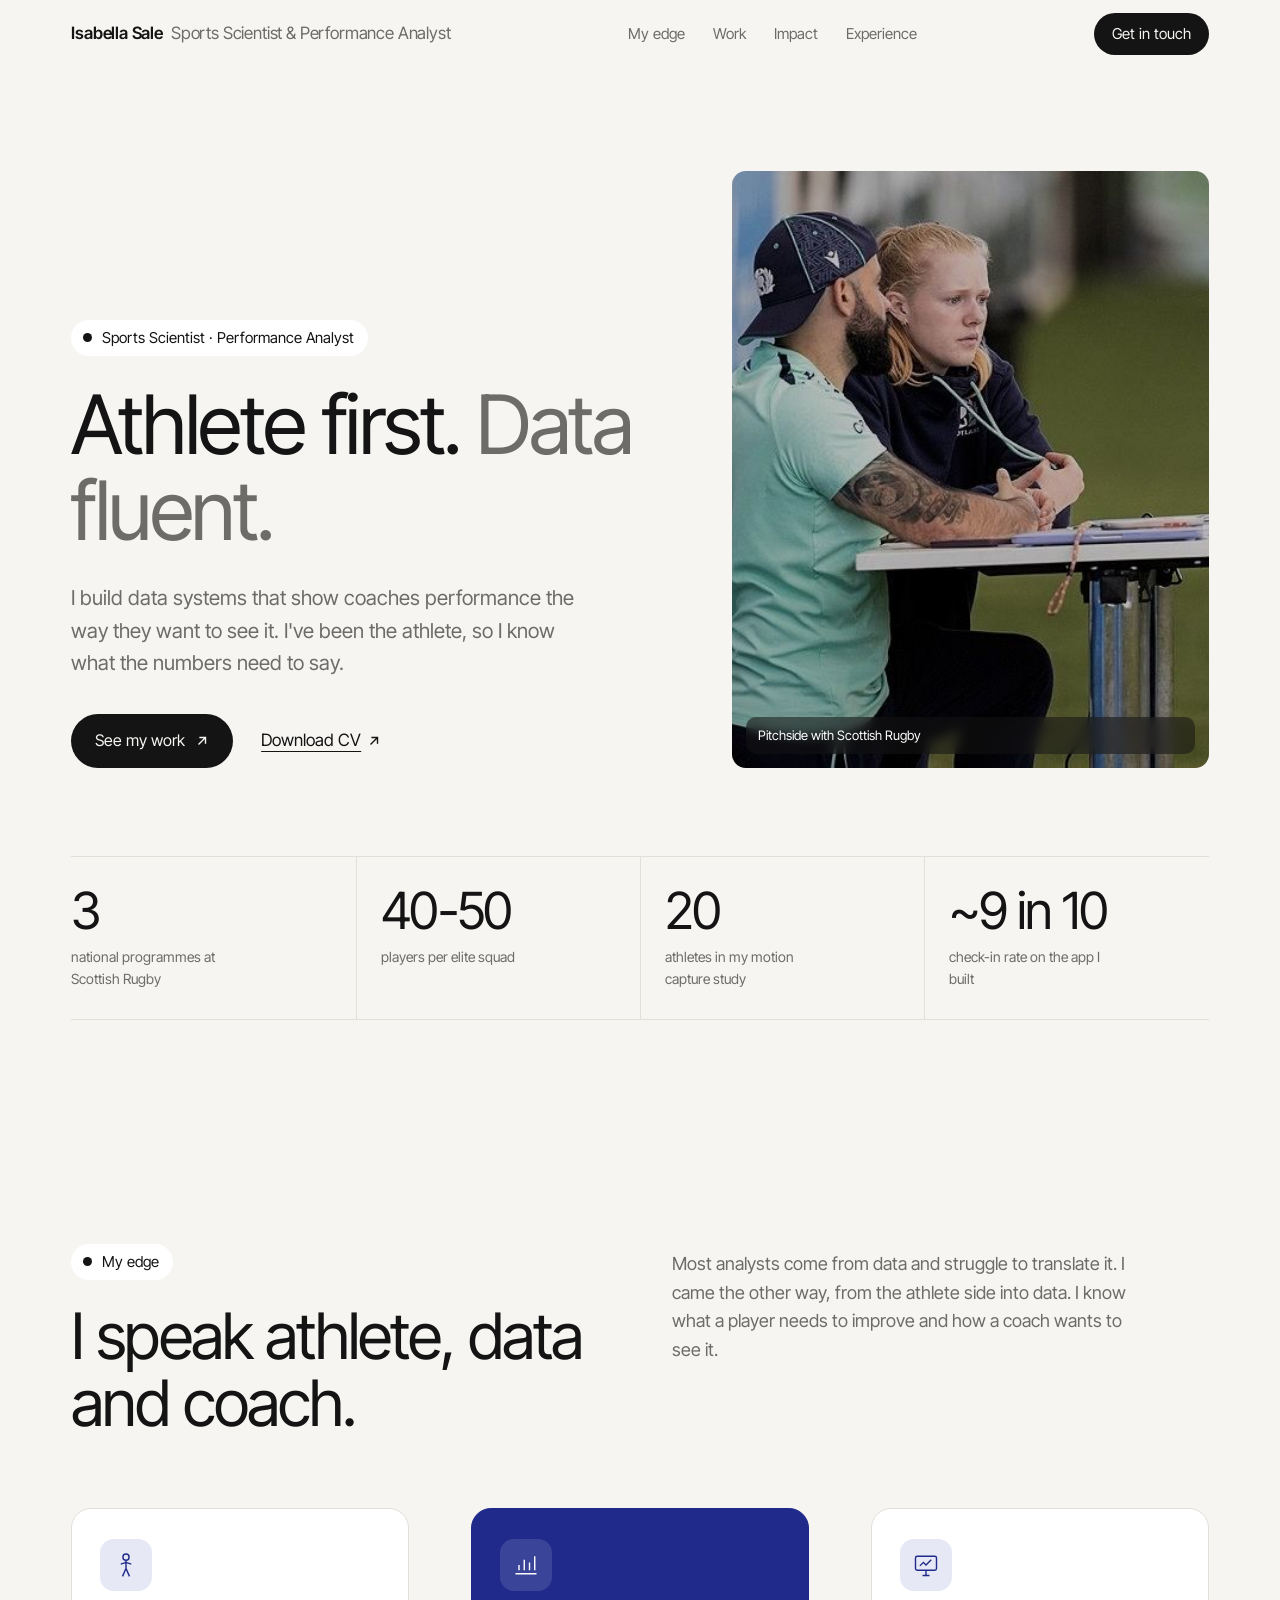
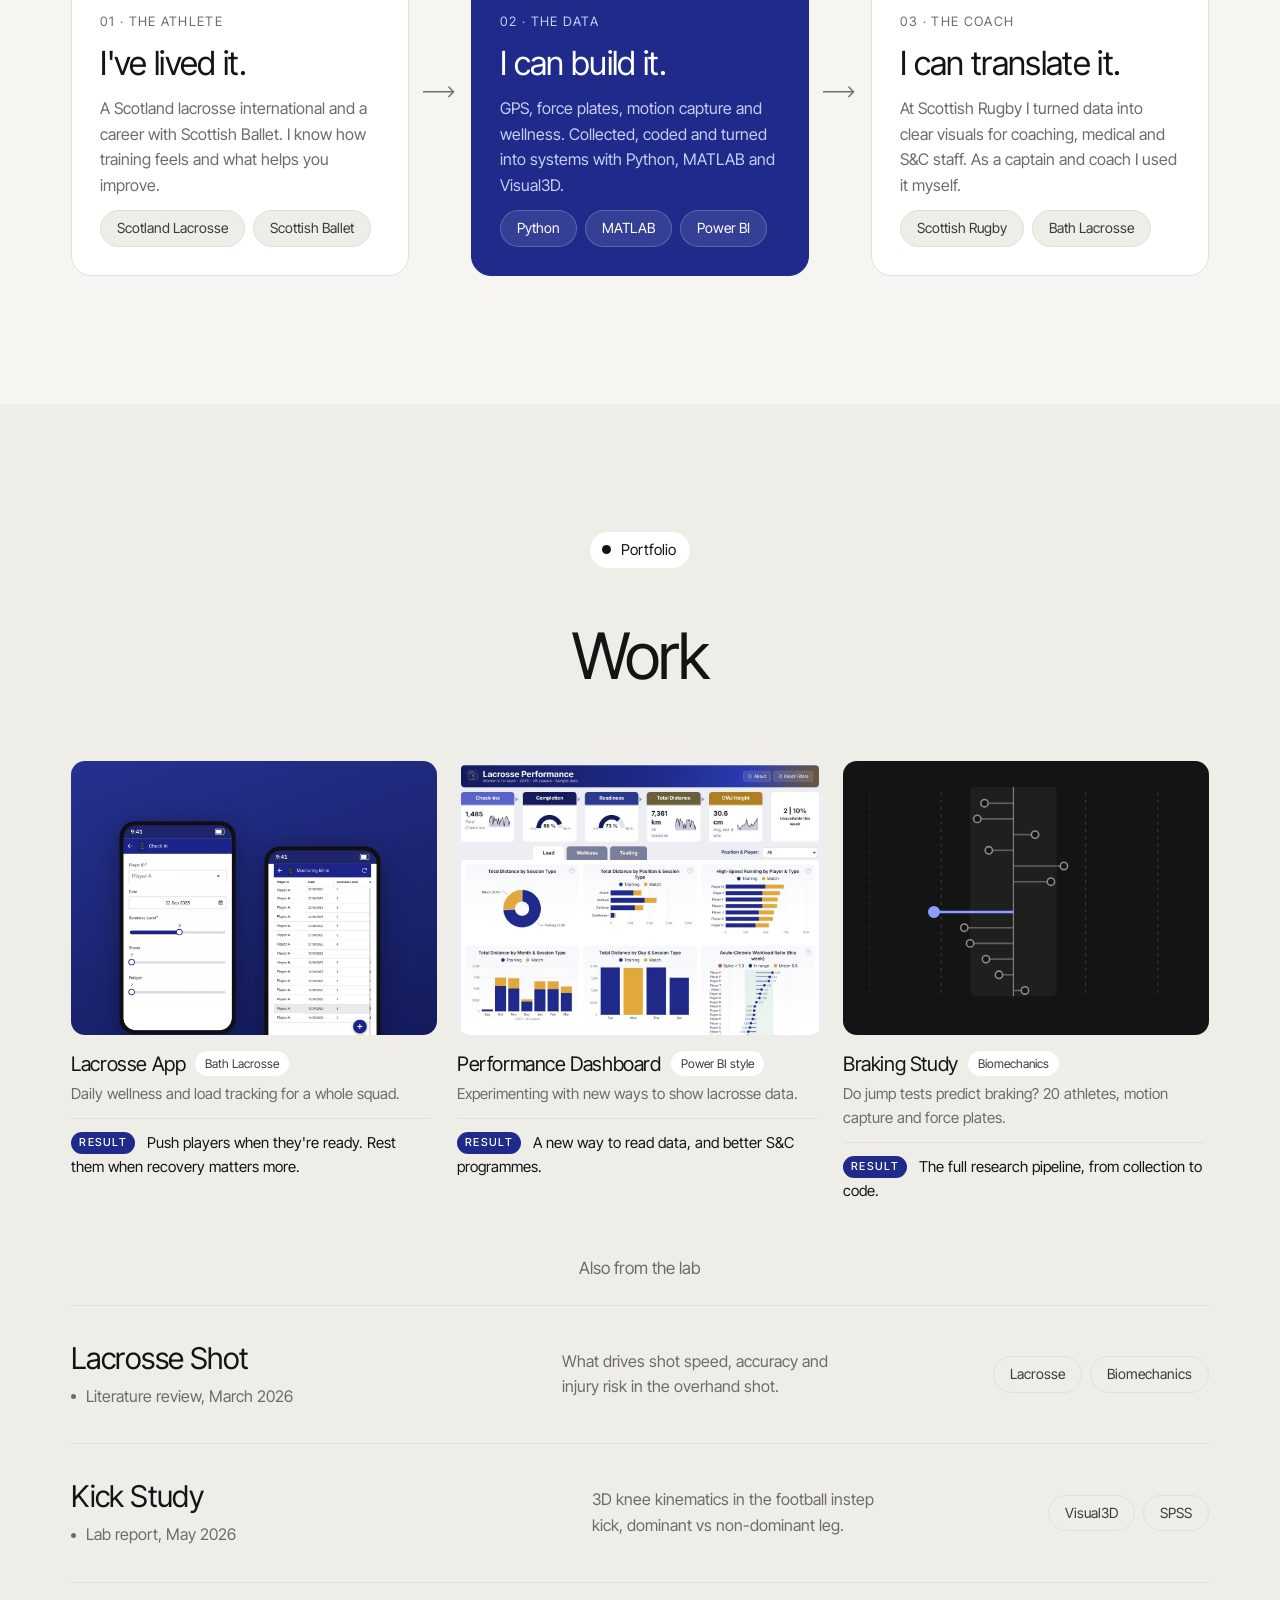
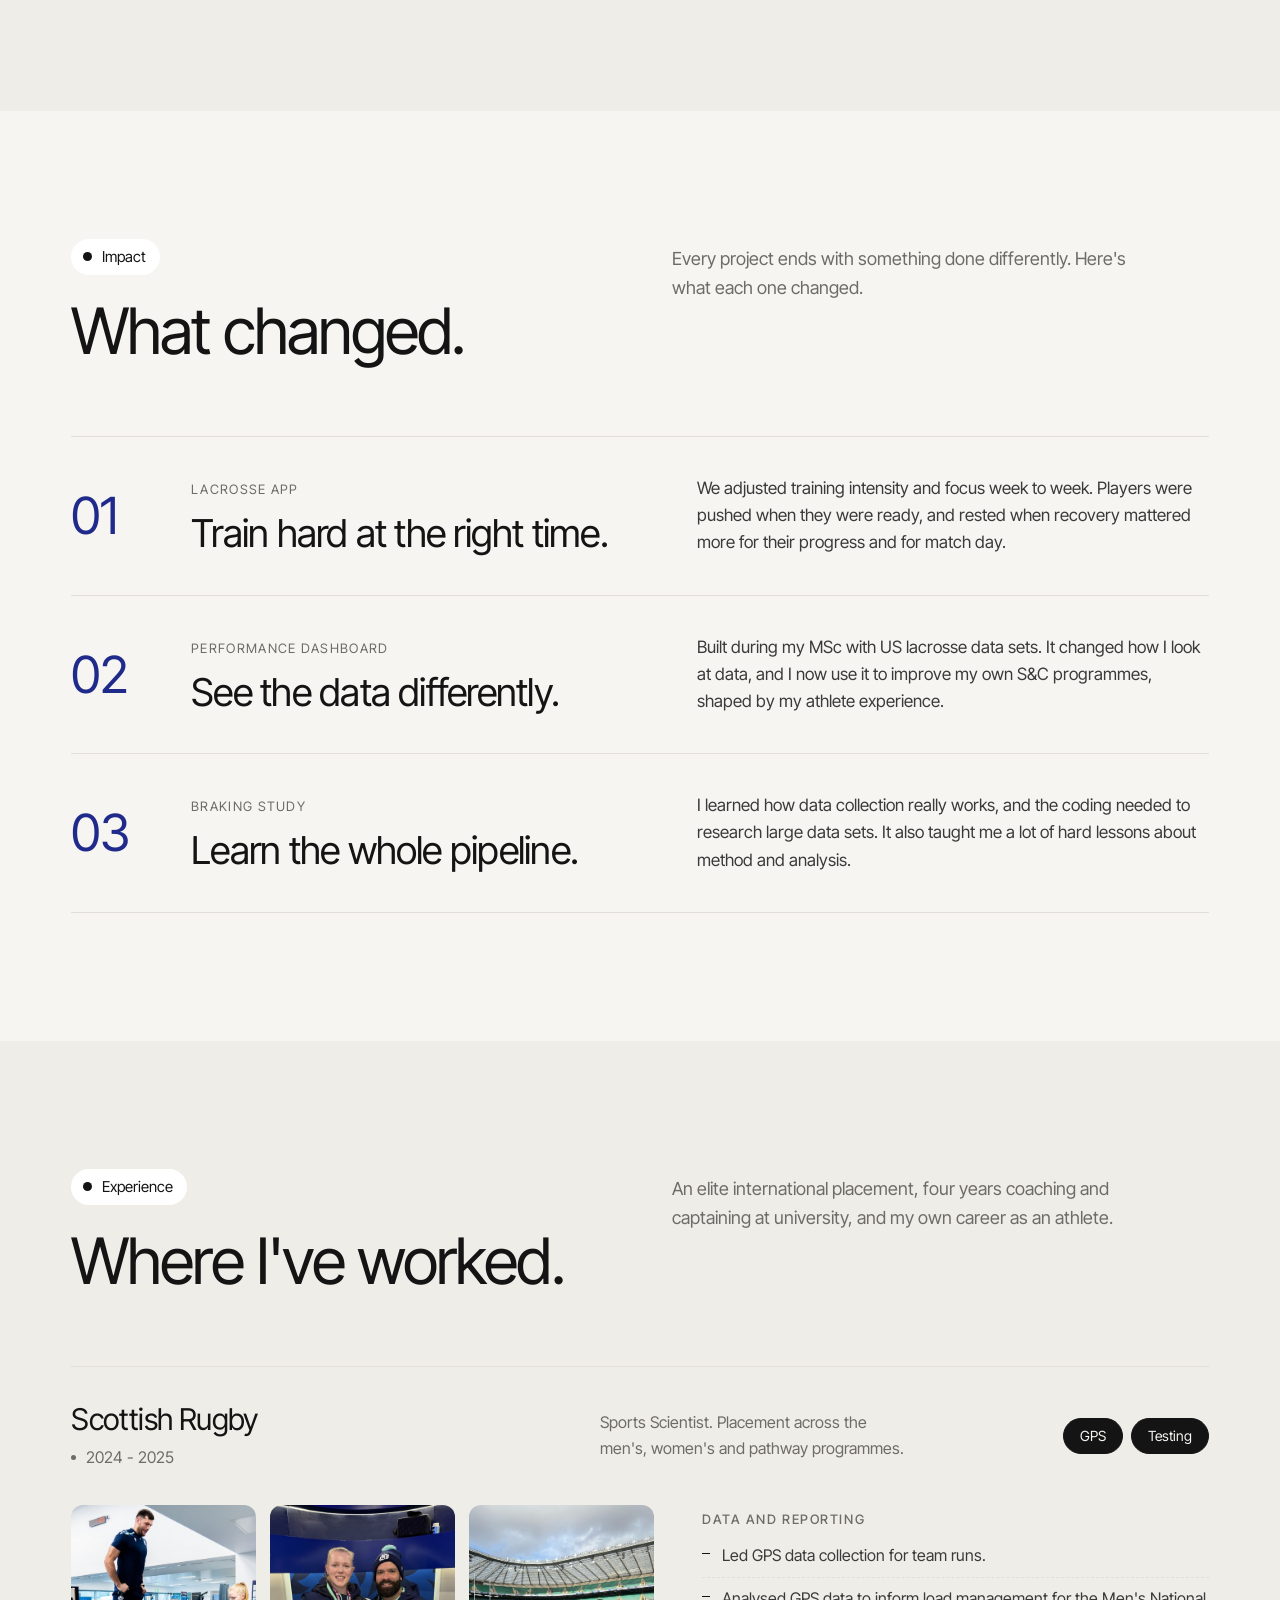
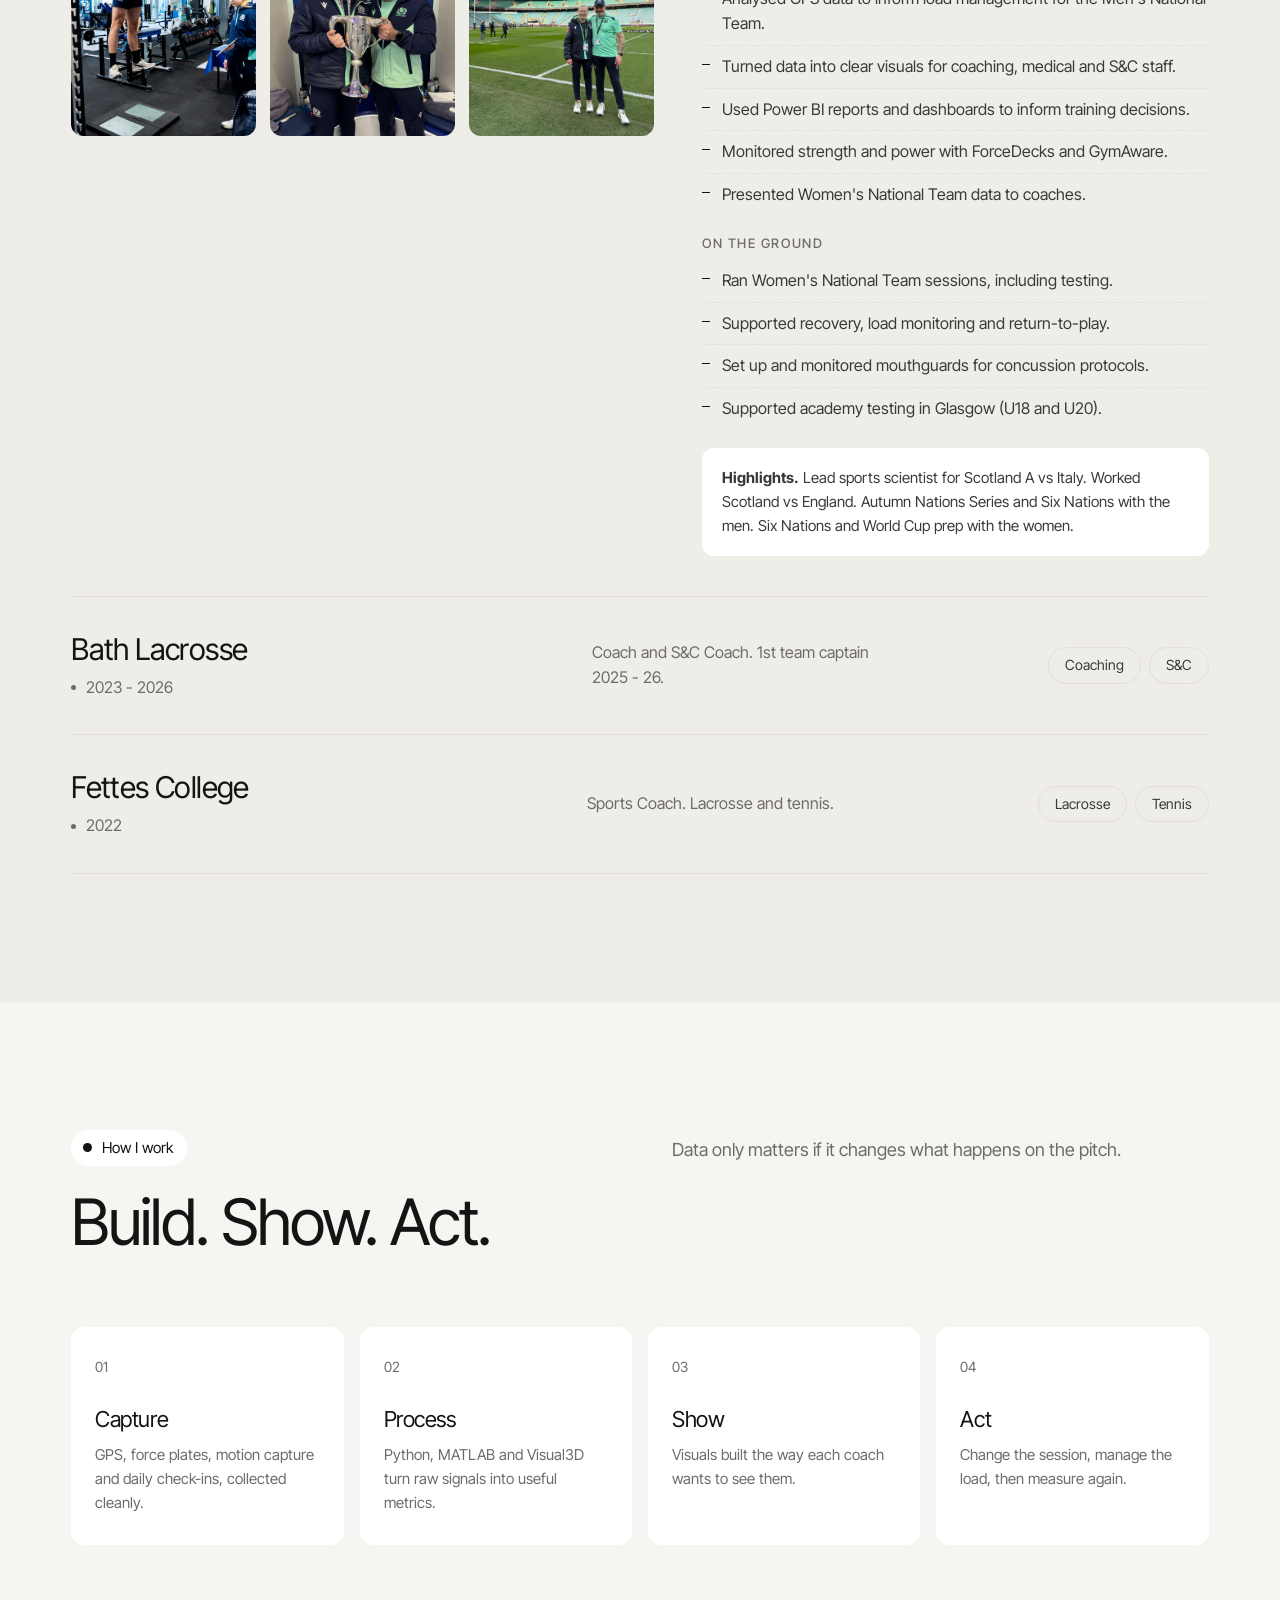
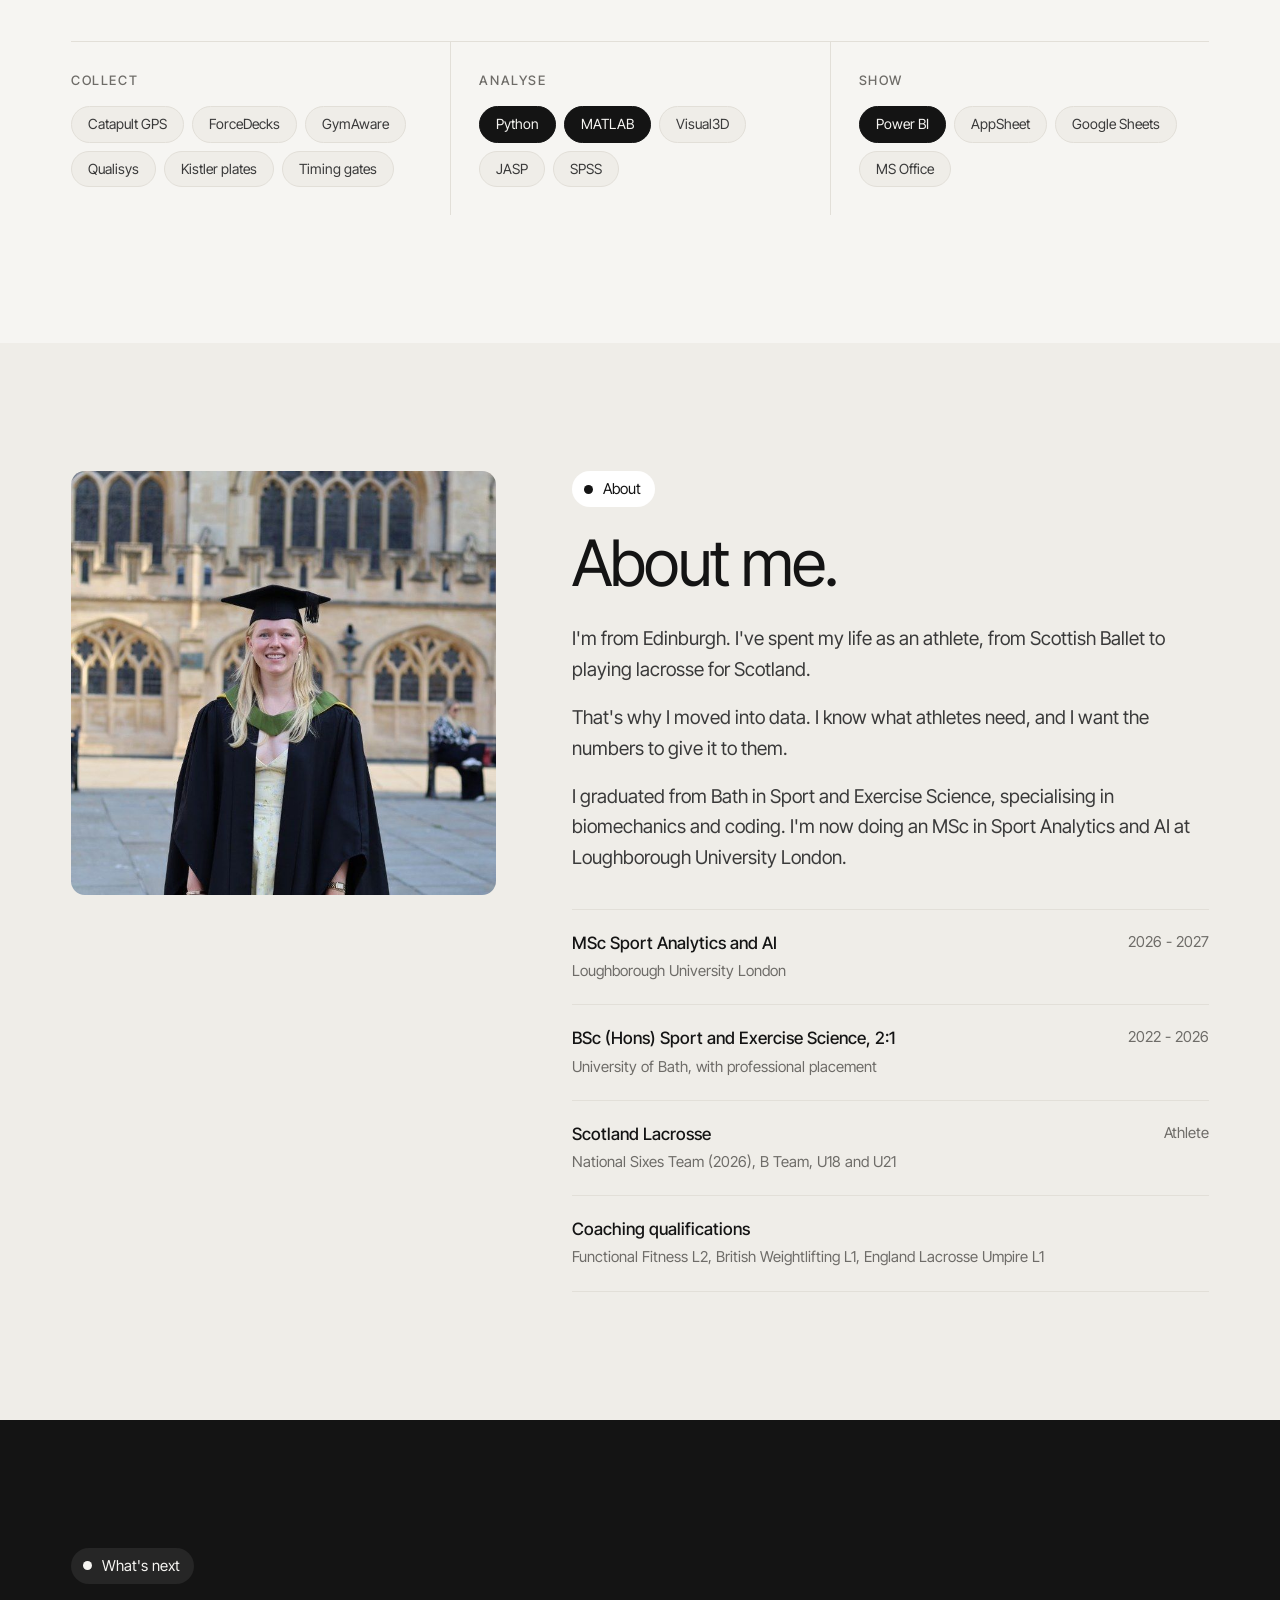
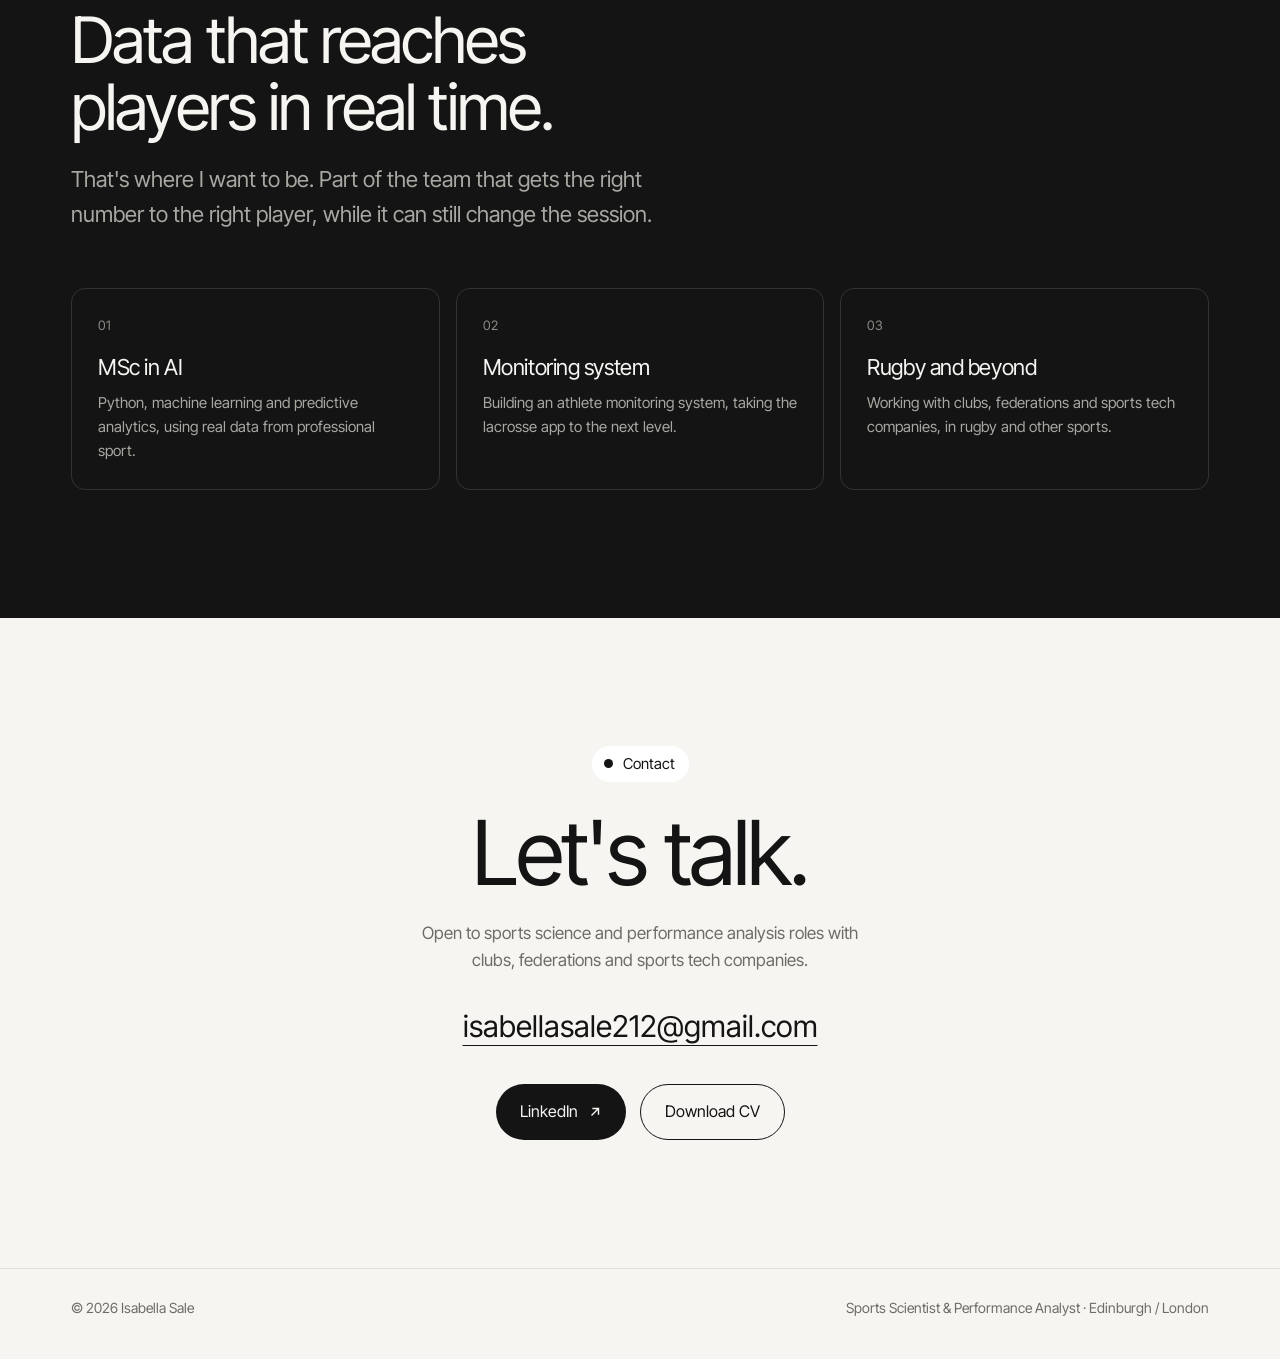
==== commit 79372213: "Add files via upload" ====
--- a/index.html
+++ b/index.html
@@ -3,13 +3,14 @@
 <head>
   <meta charset="utf-8">
   <meta name="viewport" content="width=device-width, initial-scale=1">
-  <title>Isabella Sale | Sports Scientist and Performance Analytics</title>
-  <meta name="description" content="Isabella Sale is a sports scientist specialising in athlete data and performance analytics. Ex-Scottish Rugby placement, biomechanics researcher, MSc Sport Analytics and AI at Loughborough University London.">
-  <meta property="og:title" content="Isabella Sale | Sports Scientist and Performance Analytics">
-  <meta property="og:description" content="Athlete monitoring, GPS, force plates and motion capture, turned into decisions coaches act on.">
+  <title>Isabella Sale | Sports Scientist and Performance Analyst</title>
+  <meta name="description" content="Isabella Sale, Sports Scientist and Performance Analyst. An athlete who moved into data. I build analytics systems that show coaches performance the way they want to see it.">
+  <meta property="og:title" content="Isabella Sale | Sports Scientist and Performance Analyst">
+  <meta property="og:description" content="Athlete first. Data fluent. Analytics systems that speak the coach's language.">
   <meta property="og:type" content="website">
   <meta property="og:image" content="assets/img/pitchside-analysis.jpg">
-  <link rel="icon" href="assets/img/apple-touch-icon.png">
+  <link rel="icon" href="assets/img/favicon.svg" type="image/svg+xml">
+  <link rel="icon" href="assets/img/favicon-32.png" sizes="32x32">
   <link rel="apple-touch-icon" href="assets/img/apple-touch-icon.png">
   <link rel="preconnect" href="https://fonts.googleapis.com">
   <link rel="preconnect" href="https://fonts.gstatic.com" crossorigin>
@@ -20,12 +21,12 @@
 
 <nav class="nav">
   <div class="wrap">
-    <a class="brand" href="#top">Isabella Sale<span>Sports Scientist</span></a>
+    <a class="brand" href="#top">Isabella Sale<span>Sports Scientist &amp; Performance Analyst</span></a>
     <ul>
+      <li><a href="#edge">My edge</a></li>
       <li><a href="#work">Work</a></li>
+      <li><a href="#impact">Impact</a></li>
       <li><a href="#experience">Experience</a></li>
-      <li><a href="#approach">Approach</a></li>
-      <li><a href="#about">About</a></li>
     </ul>
     <a class="cta" href="#contact">Get in touch</a>
   </div>
@@ -37,9 +38,9 @@
   <header class="hero">
     <div class="wrap hero-grid">
       <div class="reveal">
-        <span class="eyebrow">Sports Scientist · Performance Analytics</span>
-        <h1>Athlete data, turned into <em>decisions coaches act on.</em></h1>
-        <p class="lede">I work where sports science meets data. GPS, force plates, motion capture and daily wellness, collected properly and reported clearly for coaching, medical and S&amp;C staff.</p>
+        <span class="eyebrow">Sports Scientist · Performance Analyst</span>
+        <h1>Athlete first. <em>Data fluent.</em></h1>
+        <p class="lede">I build data systems that show coaches performance the way they want to see it. I've been the athlete, so I know what the numbers need to say.</p>
         <div class="hero-actions">
           <a class="btn" href="#work">See my work
             <svg viewBox="0 0 16 16" fill="none" stroke="currentColor" stroke-width="1.6"><path d="M4 12L12 4M5 4h7v7"/></svg>
@@ -50,27 +51,74 @@
         </div>
       </div>
       <figure class="hero-photo reveal">
-        <img src="assets/img/pitchside-analysis.jpg" alt="Isabella reviewing performance data on a laptop pitchside with a member of staff" width="800" height="501">
-        <figcaption>Pitchside with Scottish Rugby, 2024 - 2025</figcaption>
+        <img src="assets/img/pitchside-analysis.jpg" alt="Isabella reviewing performance data on a laptop pitchside with a coach" width="800" height="501">
+        <figcaption>Pitchside with Scottish Rugby</figcaption>
       </figure>
     </div>
 
     <div class="wrap">
       <div class="stats reveal" style="margin-top: clamp(48px, 7vw, 88px);">
-        <div class="stat"><b>3</b><span>national programmes supported at Scottish Rugby</span></div>
-        <div class="stat"><b>40-50</b><span>players per elite squad monitored</span></div>
-        <div class="stat"><b>20</b><span>athletes tested with motion capture and force plates</span></div>
-        <div class="stat"><b>~9 in 10</b><span>daily check-in completion on the app I built</span></div>
+        <div class="stat"><b>3</b><span>national programmes at Scottish Rugby</span></div>
+        <div class="stat"><b>40-50</b><span>players per elite squad</span></div>
+        <div class="stat"><b>20</b><span>athletes in my motion capture study</span></div>
+        <div class="stat"><b>~9 in 10</b><span>check-in rate on the app I built</span></div>
       </div>
     </div>
   </header>
 
-  <!-- SELECTED WORK -->
+  <!-- EDGE -->
+  <section id="edge" class="edge">
+    <div class="wrap">
+      <div class="section-head reveal">
+        <div>
+          <span class="eyebrow">My edge</span>
+          <h2>I speak athlete, data and coach.</h2>
+        </div>
+        <div class="side">
+          <p>Most analysts come from data and struggle to translate it. I came the other way, from the athlete side into data. I know what a player needs to improve and how a coach wants to see it.</p>
+        </div>
+      </div>
+
+      <div class="bridge">
+        <div class="bridge-card reveal">
+          <div class="bridge-icon" aria-hidden="true">
+            <svg viewBox="0 0 32 32" fill="none" stroke="currentColor" stroke-width="1.6"><circle cx="16" cy="7" r="3.5"/><path d="M16 11v9M10 15l6-2 6 2M12 29l4-9 4 9"/></svg>
+          </div>
+          <span class="bridge-step">01 · The athlete</span>
+          <h3>I've lived it.</h3>
+          <p>A Scotland lacrosse international and a career with Scottish Ballet. I know how training feels and what helps you improve.</p>
+          <div class="pills"><span class="pill">Scotland Lacrosse</span><span class="pill">Scottish Ballet</span></div>
+        </div>
+        <div class="bridge-arrow" aria-hidden="true"><svg viewBox="0 0 40 16" fill="none" stroke="currentColor" stroke-width="1.6"><path d="M0 8h36M30 2l6 6-6 6"/></svg></div>
+        <div class="bridge-card dark reveal">
+          <div class="bridge-icon" aria-hidden="true">
+            <svg viewBox="0 0 32 32" fill="none" stroke="currentColor" stroke-width="1.6"><path d="M4 26h24M8 22v-6M14 22V10M20 22v-9M26 22V6"/></svg>
+          </div>
+          <span class="bridge-step">02 · The data</span>
+          <h3>I can build it.</h3>
+          <p>GPS, force plates, motion capture and wellness. Collected, coded and turned into systems with Python, MATLAB and Visual3D.</p>
+          <div class="pills"><span class="pill">Python</span><span class="pill">MATLAB</span><span class="pill">Power BI</span></div>
+        </div>
+        <div class="bridge-arrow" aria-hidden="true"><svg viewBox="0 0 40 16" fill="none" stroke="currentColor" stroke-width="1.6"><path d="M0 8h36M30 2l6 6-6 6"/></svg></div>
+        <div class="bridge-card reveal">
+          <div class="bridge-icon" aria-hidden="true">
+            <svg viewBox="0 0 32 32" fill="none" stroke="currentColor" stroke-width="1.6"><rect x="4" y="6" width="24" height="16" rx="2"/><path d="M12 28h8M16 22v6M9 17l4-4 3 3 6-6"/></svg>
+          </div>
+          <span class="bridge-step">03 · The coach</span>
+          <h3>I can translate it.</h3>
+          <p>At Scottish Rugby I turned data into clear visuals for coaching, medical and S&amp;C staff. As a captain and coach I used it myself.</p>
+          <div class="pills"><span class="pill">Scottish Rugby</span><span class="pill">Bath Lacrosse</span></div>
+        </div>
+      </div>
+    </div>
+  </section>
+
+  <!-- WORK -->
   <section id="work" class="work-bg">
     <div class="wrap">
       <div class="section-head center reveal">
         <span class="eyebrow">Portfolio</span>
-        <h2>Selected Work</h2>
+        <h2>Work</h2>
       </div>
 
       <div class="cards">
@@ -80,11 +128,23 @@
               <img src="assets/img/app-checkin.webp" alt="" width="700" height="1092">
               <img src="assets/img/app-monitoring.webp" alt="" width="700" height="1047">
             </div>
-            <div class="overlay"><span>Case study</span><span>AppSheet + Google Sheets</span></div>
+            <div class="overlay"><span>Case study</span><span>AppSheet + Python</span></div>
             <span class="arrow-btn" aria-hidden="true"><svg viewBox="0 0 24 24" fill="none" stroke="currentColor" stroke-width="1.6"><path d="M6 18L18 6M8 6h10v10"/></svg></span>
           </div>
-          <div class="meta"><h3>Athlete monitoring app</h3><span class="tag">For Bath Lacrosse</span></div>
-          <p>A self-built wellness, load and injury tracking app used daily by a women's 1st team squad.</p>
+          <div class="meta"><h3>Lacrosse App</h3><span class="tag">Bath Lacrosse</span></div>
+          <p>Daily wellness and load tracking for a whole squad.</p>
+          <p class="result"><b>Result</b> Push players when they're ready. Rest them when recovery matters more.</p>
+        </a>
+
+        <a class="card reveal" href="dashboard.html">
+          <div class="thumb">
+            <img src="assets/img/dashboard-preview.jpg" alt="Preview of the interactive performance dashboard" width="1200" height="900" loading="lazy" style="object-position: top left;">
+            <div class="overlay"><span>Interactive</span><span>MSc project</span></div>
+            <span class="arrow-btn" aria-hidden="true"><svg viewBox="0 0 24 24" fill="none" stroke="currentColor" stroke-width="1.6"><path d="M6 18L18 6M8 6h10v10"/></svg></span>
+          </div>
+          <div class="meta"><h3>Performance Dashboard</h3><span class="tag">Power BI style</span></div>
+          <p>Experimenting with new ways to show lacrosse data.</p>
+          <p class="result"><b>Result</b> A new way to read data, and better S&amp;C programmes.</p>
         </a>
 
         <a class="card reveal" href="research.html">
@@ -93,42 +153,31 @@
             <div class="overlay"><span>Case study</span><span>Dissertation</span></div>
             <span class="arrow-btn" aria-hidden="true"><svg viewBox="0 0 24 24" fill="none" stroke="currentColor" stroke-width="1.6"><path d="M6 18L18 6M8 6h10v10"/></svg></span>
           </div>
-          <div class="meta"><h3>Do jump tests reflect braking?</h3><span class="tag">Biomechanics</span></div>
-          <p>Motion capture and force plates with 20 athletes. The answer challenges a common coaching assumption.</p>
-        </a>
-
-        <a class="card reveal" href="dashboard.html">
-          <div class="thumb">
-            <img src="assets/img/dashboard-preview.jpg" alt="Preview of the interactive athlete monitoring dashboard" width="1200" height="900" loading="lazy" style="object-position: top left;">
-            <div class="overlay"><span>Interactive</span><span>Power BI style</span></div>
-            <span class="arrow-btn" aria-hidden="true"><svg viewBox="0 0 24 24" fill="none" stroke="currentColor" stroke-width="1.6"><path d="M6 18L18 6M8 6h10v10"/></svg></span>
-          </div>
-          <div class="meta"><h3>Athlete monitoring dashboard</h3><span class="tag">Sample data</span></div>
-          <p>The Power BI reporting style I built at Scottish Rugby, recreated for Bath Lacrosse. GPS load, wellness and CMJ in one report.</p>
-        </a>
-      </div>
-
-      <div class="center-link reveal">
-        <span>Also from the lab</span>
-      </div>
+          <div class="meta"><h3>Braking Study</h3><span class="tag">Biomechanics</span></div>
+          <p>Do jump tests predict braking? 20 athletes, motion capture and force plates.</p>
+          <p class="result"><b>Result</b> The full research pipeline, from collection to code.</p>
+        </a>
+      </div>
+
+      <div class="center-link reveal"><span>Also from the lab</span></div>
       <div class="xp reveal" style="margin-top: 22px;">
         <div class="xp-row">
           <div class="xp-head" style="cursor: default;">
             <div>
-              <h3>The overhand lacrosse shot</h3>
-              <div class="when">Literature review presentation, March 2026</div>
-            </div>
-            <p class="role">Kinematic and kinetic determinants of shot speed, accuracy and injury risk. Ball speed is driven by segmental sequencing and stick angular velocity. Foot orientation shapes joint loading.</p>
+              <h3>Lacrosse Shot</h3>
+              <div class="when">Literature review, March 2026</div>
+            </div>
+            <p class="role">What drives shot speed, accuracy and injury risk in the overhand shot.</p>
             <div class="pills"><span class="pill">Lacrosse</span><span class="pill">Biomechanics</span></div>
           </div>
         </div>
         <div class="xp-row">
           <div class="xp-head" style="cursor: default;">
             <div>
-              <h3>Knee kinematics in the instep kick</h3>
+              <h3>Kick Study</h3>
               <div class="when">Lab report, May 2026</div>
             </div>
-            <p class="role">Single-participant 3D motion capture study (Qualisys, 200 Hz) processed in Visual3D and analysed in SPSS. Dominant leg: 1466 vs 971 °/s peak knee extension velocity.</p>
+            <p class="role">3D knee kinematics in the football instep kick, dominant vs non-dominant leg.</p>
             <div class="pills"><span class="pill">Visual3D</span><span class="pill">SPSS</span></div>
           </div>
         </div>
@@ -136,77 +185,103 @@
     </div>
   </section>
 
+  <!-- IMPACT -->
+  <section id="impact">
+    <div class="wrap">
+      <div class="section-head reveal">
+        <div>
+          <span class="eyebrow">Impact</span>
+          <h2>What changed.</h2>
+        </div>
+        <div class="side">
+          <p>Every project ends with something done differently. Here's what each one changed.</p>
+        </div>
+      </div>
+
+      <div class="impact-list">
+        <a class="impact-row reveal" href="app.html">
+          <span class="impact-n">01</span>
+          <div class="impact-what"><span>Lacrosse App</span><h3>Train hard at the right time.</h3></div>
+          <p>We adjusted training intensity and focus week to week. Players were pushed when they were ready, and rested when recovery mattered more for their progress and for match day.</p>
+        </a>
+        <a class="impact-row reveal" href="dashboard.html">
+          <span class="impact-n">02</span>
+          <div class="impact-what"><span>Performance Dashboard</span><h3>See the data differently.</h3></div>
+          <p>Built during my MSc with US lacrosse data sets. It changed how I look at data, and I now use it to improve my own S&amp;C programmes, shaped by my athlete experience.</p>
+        </a>
+        <a class="impact-row reveal" href="research.html">
+          <span class="impact-n">03</span>
+          <div class="impact-what"><span>Braking Study</span><h3>Learn the whole pipeline.</h3></div>
+          <p>I learned how data collection really works, and the coding needed to research large data sets. It also taught me a lot of hard lessons about method and analysis.</p>
+        </a>
+      </div>
+    </div>
+  </section>
+
   <!-- EXPERIENCE -->
-  <section id="experience">
+  <section id="experience" class="work-bg">
     <div class="wrap">
       <div class="section-head reveal">
         <div>
           <span class="eyebrow">Experience</span>
-          <h2>From the lab to the international pitch</h2>
+          <h2>Where I've worked.</h2>
         </div>
         <div class="side">
-          <p>A placement year inside an elite international environment, four years coaching and captaining at university, and my own international playing career. I know what the data has to do once it leaves the laptop.</p>
-          <a class="text-link" href="#contact">Get in touch
-            <svg viewBox="0 0 16 16" fill="none" stroke="currentColor" stroke-width="1.6"><path d="M4 12L12 4M5 4h7v7"/></svg>
-          </a>
+          <p>An elite international placement, four years coaching and captaining at university, and my own career as an athlete.</p>
         </div>
       </div>
 
       <div class="xp">
-        <!-- Scottish Rugby -->
         <div class="xp-row open reveal" id="xp-sru">
           <button class="xp-head" aria-expanded="true">
             <div>
-              <h3>Scottish Rugby, Edinburgh</h3>
+              <h3>Scottish Rugby</h3>
               <div class="when">2024 - 2025</div>
             </div>
-            <p class="role">Sports Scientist, placement year across the men's, women's and pathway programmes</p>
-            <div class="pills"><span class="pill">GPS</span><span class="pill">Power BI</span></div>
+            <p class="role">Sports Scientist. Placement across the men's, women's and pathway programmes.</p>
+            <div class="pills"><span class="pill">GPS</span><span class="pill">Testing</span></div>
           </button>
           <div class="xp-body"><div>
             <div class="xp-inner">
               <div class="xp-photos">
-                <img src="assets/img/scottish-rugby-testing.jpg" alt="Monitoring a jump test in the gym" loading="lazy" width="1200" height="1199">
-                <img src="assets/img/scottish-rugby-changing-room.jpg" alt="Isabella with a trophy in the Scotland changing room" loading="lazy" width="1200" height="1132">
-                <img src="assets/img/scottish-rugby-stadium.jpg" alt="Isabella pitchside in a stadium before a match" loading="lazy" width="900" height="1200">
+                <img src="assets/img/scottish-rugby-testing.jpg" alt="Monitoring a jump test in the gym" width="1200" height="1199">
+                <img src="assets/img/scottish-rugby-changing-room.jpg" alt="Isabella with a trophy in the Scotland changing room" width="1200" height="1132">
+                <img src="assets/img/scottish-rugby-stadium.jpg" alt="Isabella pitchside in a stadium before a match" width="900" height="1200">
               </div>
               <div class="xp-text">
                 <div>
-                  <h4>Performance data and reporting</h4>
+                  <h4>Data and reporting</h4>
                   <ul>
-                    <li>Analysed GPS data from training and matches to inform load management for the Men's National Team.</li>
-                    <li>Led GPS data collection for team runs and relayed data to coaches and club teams, including Edinburgh and Glasgow.</li>
-                    <li>Built Power BI reports and dashboards that shaped training decisions week to week.</li>
-                    <li>Monitored strength and power with ForceDecks and GymAware during countermovement jumps.</li>
-                    <li>Analysed Women's National Team performance data and presented findings to coaches.</li>
+                    <li>Led GPS data collection for team runs.</li>
+                    <li>Analysed GPS data to inform load management for the Men's National Team.</li>
+                    <li>Turned data into clear visuals for coaching, medical and S&amp;C staff.</li>
+                    <li>Used Power BI reports and dashboards to inform training decisions.</li>
+                    <li>Monitored strength and power with ForceDecks and GymAware.</li>
+                    <li>Presented Women's National Team data to coaches.</li>
                   </ul>
-                  <h4>Applied support</h4>
+                  <h4>On the ground</h4>
                   <ul>
-                    <li>Independently ran Women's National Team sessions, including monitoring and testing.</li>
-                    <li>Supported recovery, load monitoring and return-to-play sessions with S&amp;C and medical staff.</li>
-                    <li>Set up and monitored mouthguards in line with concussion protocols.</li>
-                    <li>Supported national academy testing in Glasgow (U18 and U20).</li>
+                    <li>Ran Women's National Team sessions, including testing.</li>
+                    <li>Supported recovery, load monitoring and return-to-play.</li>
+                    <li>Set up and monitored mouthguards for concussion protocols.</li>
+                    <li>Supported academy testing in Glasgow (U18 and U20).</li>
                   </ul>
                   <div class="highlight-box">
-                    <p><b>Highlights.</b> Lead sports scientist for Scotland A vs Italy. Worked the Scotland vs England match. Men's team through the Autumn Nations Series and Six Nations. Women's team through the Six Nations and Rugby World Cup preparation.</p>
+                    <p><b>Highlights.</b> Lead sports scientist for Scotland A vs Italy. Worked Scotland vs England. Autumn Nations Series and Six Nations with the men. Six Nations and World Cup prep with the women.</p>
                   </div>
-                  <a class="text-link" href="dashboard.html" style="margin-top: 18px;">See an example of my reporting style
-                    <svg viewBox="0 0 16 16" fill="none" stroke="currentColor" stroke-width="1.6"><path d="M4 12L12 4M5 4h7v7"/></svg>
-                  </a>
                 </div>
               </div>
             </div>
           </div></div>
         </div>
 
-        <!-- Bath Lacrosse -->
         <div class="xp-row reveal">
           <button class="xp-head" aria-expanded="false">
             <div>
-              <h3>University of Bath Lacrosse</h3>
+              <h3>Bath Lacrosse</h3>
               <div class="when">2023 - 2026</div>
             </div>
-            <p class="role">Lacrosse Coach and Strength &amp; Conditioning Coach. 1st team captain 2025 - 26</p>
+            <p class="role">Coach and S&amp;C Coach. 1st team captain 2025 - 26.</p>
             <div class="pills"><span class="pill">Coaching</span><span class="pill">S&amp;C</span></div>
           </button>
           <div class="xp-body"><div>
@@ -215,9 +290,9 @@
                 <div>
                   <h4>What I did</h4>
                   <ul>
-                    <li>Designed and ran weekly training and strength and conditioning programming.</li>
-                    <li>Led selection and return-to-play decisions for the squad.</li>
-                    <li>Built the squad's wellness and load monitoring app and used the data to adapt sessions week to week.</li>
+                    <li>Designed and ran weekly training and S&amp;C programmes.</li>
+                    <li>Led selection and return-to-play decisions.</li>
+                    <li>Built the squad's monitoring app and used it to adapt sessions.</li>
                   </ul>
                 </div>
               </div>
@@ -231,20 +306,19 @@
           </div></div>
         </div>
 
-        <!-- Fettes -->
         <div class="xp-row reveal">
           <button class="xp-head" aria-expanded="false">
             <div>
-              <h3>Fettes College, Edinburgh</h3>
+              <h3>Fettes College</h3>
               <div class="when">2022</div>
             </div>
-            <p class="role">Sports Coach</p>
+            <p class="role">Sports Coach. Lacrosse and tennis.</p>
             <div class="pills"><span class="pill">Lacrosse</span><span class="pill">Tennis</span></div>
           </button>
           <div class="xp-body"><div>
             <div class="xp-inner">
               <div class="xp-text"><ul>
-                <li>Coached lacrosse and tennis across age and skill levels.</li>
+                <li>Coached lacrosse and tennis across ages and abilities.</li>
                 <li>Qualified as an England Lacrosse Level 1 umpire.</li>
               </ul></div>
             </div>
@@ -254,42 +328,42 @@
     </div>
   </section>
 
-  <!-- APPROACH -->
-  <section id="approach" class="work-bg">
+  <!-- HOW I WORK -->
+  <section id="approach">
     <div class="wrap">
       <div class="section-head reveal">
         <div>
-          <span class="eyebrow">Approach</span>
-          <h2>Build the tool. Close the loop. Act on what it shows.</h2>
+          <span class="eyebrow">How I work</span>
+          <h2>Build. Show. Act.</h2>
         </div>
         <div class="side">
-          <p>Data only matters if it changes what happens on the pitch. Every project I take on runs through the same four steps.</p>
+          <p>Data only matters if it changes what happens on the pitch.</p>
         </div>
       </div>
       <div class="steps">
-        <div class="step reveal"><span class="n">01</span><h3>Capture</h3><p>GPS, force plates, motion capture, timing gates and daily athlete check-ins. Collected with clean protocols so the numbers can be trusted.</p></div>
-        <div class="step reveal"><span class="n">02</span><h3>Process</h3><p>Visual3D pipelines, MATLAB and Python to turn raw signals into metrics such as eccentric RFD, braking force and training load.</p></div>
-        <div class="step reveal"><span class="n">03</span><h3>Report</h3><p>Power BI dashboards and clear visuals built for the people using them: coaches, medical staff and S&amp;C.</p></div>
-        <div class="step reveal"><span class="n">04</span><h3>Act</h3><p>Load management, session changes and return-to-play support. Then measure again.</p></div>
+        <div class="step reveal"><span class="n">01</span><h3>Capture</h3><p>GPS, force plates, motion capture and daily check-ins, collected cleanly.</p></div>
+        <div class="step reveal"><span class="n">02</span><h3>Process</h3><p>Python, MATLAB and Visual3D turn raw signals into useful metrics.</p></div>
+        <div class="step reveal"><span class="n">03</span><h3>Show</h3><p>Visuals built the way each coach wants to see them.</p></div>
+        <div class="step reveal"><span class="n">04</span><h3>Act</h3><p>Change the session, manage the load, then measure again.</p></div>
       </div>
 
       <div class="toolkit reveal" style="margin-top: clamp(56px, 8vw, 96px);">
         <div class="tool-col">
-          <h4>Data collection</h4>
+          <h4>Collect</h4>
           <div class="pills">
             <span class="pill">Catapult GPS</span><span class="pill">ForceDecks</span><span class="pill">GymAware</span>
-            <span class="pill">Qualisys motion capture</span><span class="pill">Kistler force plates</span><span class="pill">Timing gates</span>
+            <span class="pill">Qualisys</span><span class="pill">Kistler plates</span><span class="pill">Timing gates</span>
           </div>
         </div>
         <div class="tool-col">
-          <h4>Analysis</h4>
+          <h4>Analyse</h4>
           <div class="pills">
             <span class="pill dark">Python</span><span class="pill dark">MATLAB</span><span class="pill">Visual3D</span>
             <span class="pill">JASP</span><span class="pill">SPSS</span>
           </div>
         </div>
         <div class="tool-col">
-          <h4>Reporting and building</h4>
+          <h4>Show</h4>
           <div class="pills">
             <span class="pill dark">Power BI</span><span class="pill">AppSheet</span><span class="pill">Google Sheets</span><span class="pill">MS Office</span>
           </div>
@@ -299,20 +373,21 @@
   </section>
 
   <!-- ABOUT -->
-  <section id="about">
+  <section id="about" class="work-bg">
     <div class="wrap about-grid">
       <img class="reveal" src="assets/img/graduation.jpg" alt="Isabella at her University of Bath graduation" width="700" height="700">
       <div class="copy reveal">
         <span class="eyebrow">About</span>
-        <h2 style="margin: 22px 0 28px;">Sports scientist. International athlete. Builder.</h2>
-        <p>I'm from Edinburgh and graduated from the University of Bath with a BSc (Hons) in Sport and Exercise Science, specialising in biomechanics and coding. I'm now studying for an MSc in Sport Analytics and Artificial Intelligence at Loughborough University London.</p>
-        <p>I first saw how athlete data supports better decisions at elite level during my placement with Scottish Rugby. I've also lived it from the other side: I play lacrosse for Scotland, so I know what it feels like to be the athlete being monitored.</p>
+        <h2 style="margin: 22px 0 28px;">About me.</h2>
+        <p>I'm from Edinburgh. I've spent my life as an athlete, from Scottish Ballet to playing lacrosse for Scotland.</p>
+        <p>That's why I moved into data. I know what athletes need, and I want the numbers to give it to them.</p>
+        <p>I graduated from Bath in Sport and Exercise Science, specialising in biomechanics and coding. I'm now doing an MSc in Sport Analytics and AI at Loughborough University London.</p>
 
         <div class="edu">
-          <div class="edu-row"><div><b>MSc Sport Analytics and Artificial Intelligence</b><br><span>Loughborough University London. Machine Learning for Sport, Advanced Statistical Analysis for Sport, Human-Computer Interaction</span></div><span class="yr">2026 - 2027</span></div>
-          <div class="edu-row"><div><b>BSc (Hons) Sport and Exercise Science with Professional Placement, 2:1</b><br><span>University of Bath. Sports Biomechanics, Functional Anatomy and Biomechanics, Sports and Exercise Medicine</span></div><span class="yr">2022 - 2026</span></div>
-          <div class="edu-row"><div><b>Scotland Lacrosse</b><br><span>Scotland Women's National Sixes Team (2026). Scotland Women's B Team. U18 and U21 Home Internationals</span></div><span class="yr">Athlete</span></div>
-          <div class="edu-row"><div><b>Certifications</b><br><span>Functional Fitness Coaching Level 2. British Weightlifting Coaching Level 1. England Lacrosse Umpiring Level 1</span></div><span class="yr"></span></div>
+          <div class="edu-row"><div><b>MSc Sport Analytics and AI</b><br><span>Loughborough University London</span></div><span class="yr">2026 - 2027</span></div>
+          <div class="edu-row"><div><b>BSc (Hons) Sport and Exercise Science, 2:1</b><br><span>University of Bath, with professional placement</span></div><span class="yr">2022 - 2026</span></div>
+          <div class="edu-row"><div><b>Scotland Lacrosse</b><br><span>National Sixes Team (2026), B Team, U18 and U21</span></div><span class="yr">Athlete</span></div>
+          <div class="edu-row"><div><b>Coaching qualifications</b><br><span>Functional Fitness L2, British Weightlifting L1, England Lacrosse Umpire L1</span></div><span class="yr"></span></div>
         </div>
       </div>
     </div>
@@ -322,11 +397,12 @@
   <section class="next">
     <div class="wrap">
       <span class="eyebrow reveal">What's next</span>
-      <h2 class="reveal">From describing what happened to predicting what happens next.</h2>
+      <h2 class="reveal">Data that reaches players in real time.</h2>
+      <p class="next-lede reveal">That's where I want to be. Part of the team that gets the right number to the right player, while it can still change the session.</p>
       <div class="next-grid">
-        <div class="next-card reveal"><h3>Machine learning for sport</h3><p>The MSc builds my Python, machine learning and predictive analytics skills using real data from professional sport.</p></div>
-        <div class="next-card reveal"><h3>An athlete monitoring system</h3><p>Alongside the MSc I'm building an athlete monitoring system, taking what I learned from the Bath Lacrosse app to the next level.</p></div>
-        <div class="next-card reveal"><h3>Rugby and beyond</h3><p>I want to keep working in rugby and take what I learn into other sports, with clubs, federations and sports tech companies.</p></div>
+        <div class="next-card reveal"><span class="next-n">01</span><h3>MSc in AI</h3><p>Python, machine learning and predictive analytics, using real data from professional sport.</p></div>
+        <div class="next-card reveal"><span class="next-n">02</span><h3>Monitoring system</h3><p>Building an athlete monitoring system, taking the lacrosse app to the next level.</p></div>
+        <div class="next-card reveal"><span class="next-n">03</span><h3>Rugby and beyond</h3><p>Working with clubs, federations and sports tech companies, in rugby and other sports.</p></div>
       </div>
     </div>
   </section>
@@ -335,8 +411,8 @@
   <section id="contact" class="contact">
     <div class="wrap">
       <span class="eyebrow reveal">Contact</span>
-      <h2 class="reveal">Let's talk performance data.</h2>
-      <p class="muted reveal" style="max-width: 52ch; margin: 0 auto 28px;">Open to roles and projects in athlete monitoring and performance analytics with clubs, federations and sports tech companies.</p>
+      <h2 class="reveal">Let's talk.</h2>
+      <p class="muted reveal" style="max-width: 46ch; margin: 0 auto 28px;">Open to sports science and performance analysis roles with clubs, federations and sports tech companies.</p>
       <a class="mail reveal" href="mailto:isabellasale212@gmail.com">isabellasale212@gmail.com</a>
       <div class="row reveal">
         <a class="btn" href="https://www.linkedin.com/in/isabella-sale-sport" target="_blank" rel="noopener">LinkedIn
@@ -351,7 +427,7 @@
 <footer>
   <div class="wrap">
     <span>© <span data-year>2026</span> Isabella Sale</span>
-    <span>Edinburgh / London, UK</span>
+    <span>Sports Scientist &amp; Performance Analyst · Edinburgh / London</span>
   </div>
 </footer>
 
--- a/assets/css/style.css
+++ b/assets/css/style.css
@@ -330,3 +330,45 @@
   * { transition: none !important; }
 }
 .cs-block .takeaway p { color: #fff; }
+
+/* ---------- v2: edge, results, impact ---------- */
+@media (max-width: 1100px) { .brand span { display: none; } }
+
+.bridge { display: grid; grid-template-columns: 1fr auto 1fr auto 1fr; gap: 14px; align-items: stretch; }
+.bridge-card { background: var(--surface); border-radius: 20px; padding: 30px 28px 28px; display: flex; flex-direction: column; gap: 12px; border: 1px solid var(--line); }
+.bridge-card.dark { background: var(--accent); color: #fff; border-color: var(--accent); }
+.bridge-card.dark p { color: #c9cdf3; }
+.bridge-card.dark .pill { background: rgba(255,255,255,.1); border-color: rgba(255,255,255,.2); color: #fff; }
+.bridge-card.dark .bridge-step { color: #c9cdf3; }
+.bridge-card.dark .bridge-icon { background: rgba(255,255,255,.12); color: #fff; }
+.bridge-icon { width: 52px; height: 52px; border-radius: 14px; background: var(--accent-soft); color: var(--accent); display: grid; place-items: center; margin-bottom: 8px; }
+.bridge-icon svg { width: 28px; height: 28px; }
+.bridge-step { font-size: 13px; letter-spacing: .1em; text-transform: uppercase; color: var(--muted); }
+.bridge-card h3 { font-size: clamp(26px, 2.6vw, 34px); }
+.bridge-card p { color: var(--muted); font-size: 16px; flex: 1; }
+.bridge-arrow { display: grid; place-items: center; color: var(--muted); }
+.bridge-arrow svg { width: 34px; }
+@media (max-width: 960px) {
+  .bridge { grid-template-columns: 1fr; }
+  .bridge-arrow svg { transform: rotate(90deg); width: 26px; }
+}
+
+.card .result { margin-top: 12px; padding-top: 12px; border-top: 1px solid var(--line); color: var(--ink); font-size: 15px; }
+.card .result b { display: inline-block; font-size: 11px; letter-spacing: .12em; text-transform: uppercase; color: #fff; background: var(--accent); padding: 2px 8px; border-radius: 999px; margin-right: 8px; vertical-align: 2px; font-weight: 500; }
+
+.impact-list { border-top: 1px solid var(--line); }
+.impact-row { display: grid; grid-template-columns: 80px 1fr 1.1fr; gap: 24px 40px; align-items: center; padding: 38px 0; border-bottom: 1px solid var(--line); text-decoration: none; transition: background .25s, padding .25s; border-radius: 0; }
+.impact-row:hover { background: var(--surface); padding-left: 20px; padding-right: 20px; border-radius: 16px; }
+.impact-n { font-size: clamp(36px, 4vw, 56px); color: var(--accent); letter-spacing: -0.03em; line-height: 1; }
+.impact-what span { font-size: 13px; letter-spacing: .1em; text-transform: uppercase; color: var(--muted); }
+.impact-what h3 { font-size: clamp(26px, 3vw, 40px); margin-top: 8px; }
+.impact-row p { color: var(--ink-2); font-size: 17px; }
+@media (max-width: 860px) { .impact-row { grid-template-columns: 1fr; gap: 10px; } }
+
+.next-lede { color: #a9a7a2; font-size: clamp(18px, 1.8vw, 22px); max-width: 46ch; margin-top: 22px; }
+.next-n { display: block; font-size: 13px; color: #8d8b86; margin-bottom: 18px; }
+.next h2 { max-width: 16ch; }
+.app-show { display: grid; grid-template-columns: 1fr 1fr; gap: 16px; padding: 0 0 clamp(48px, 7vw, 88px); }
+.app-show figure { background: #fff; border-radius: 20px; overflow: hidden; border: 1px solid var(--line); }
+.app-show img { width: 100%; height: 100%; object-fit: cover; }
+@media (max-width: 640px) { .app-show { grid-template-columns: 1fr; } }
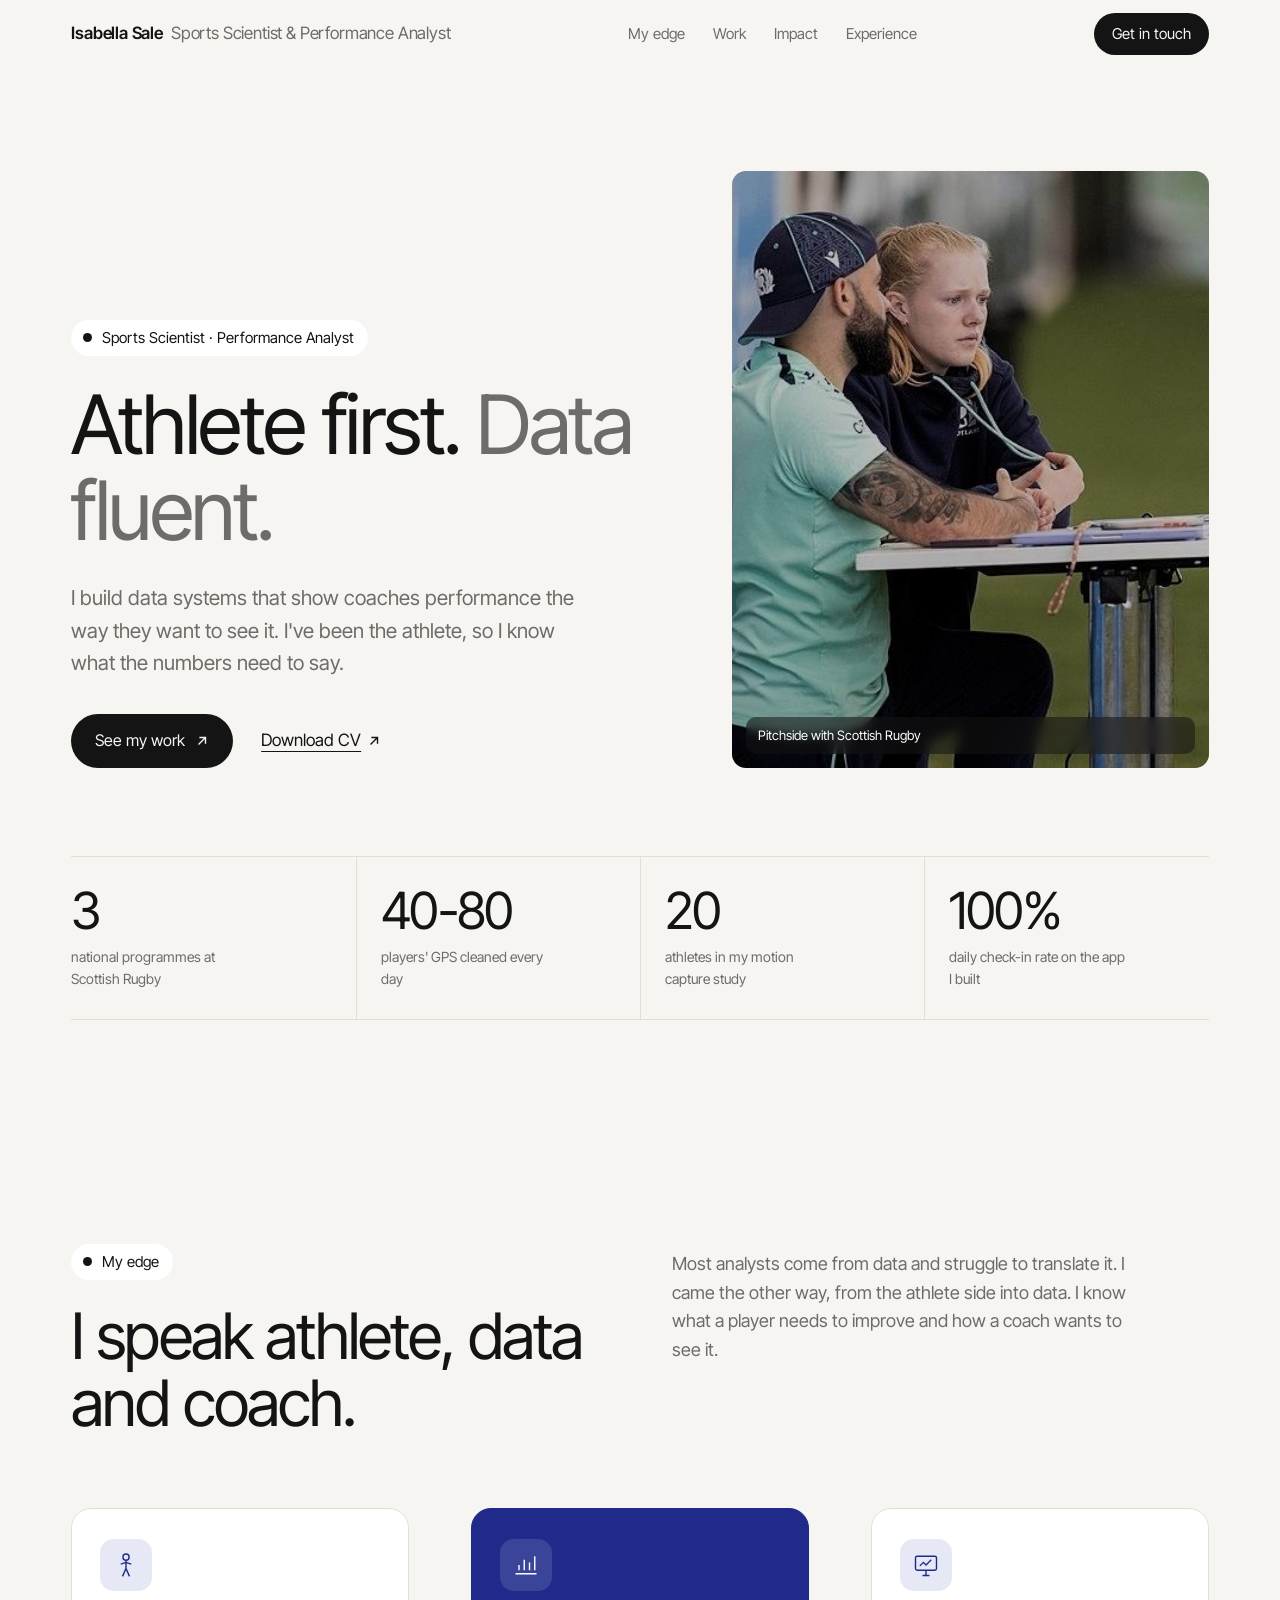
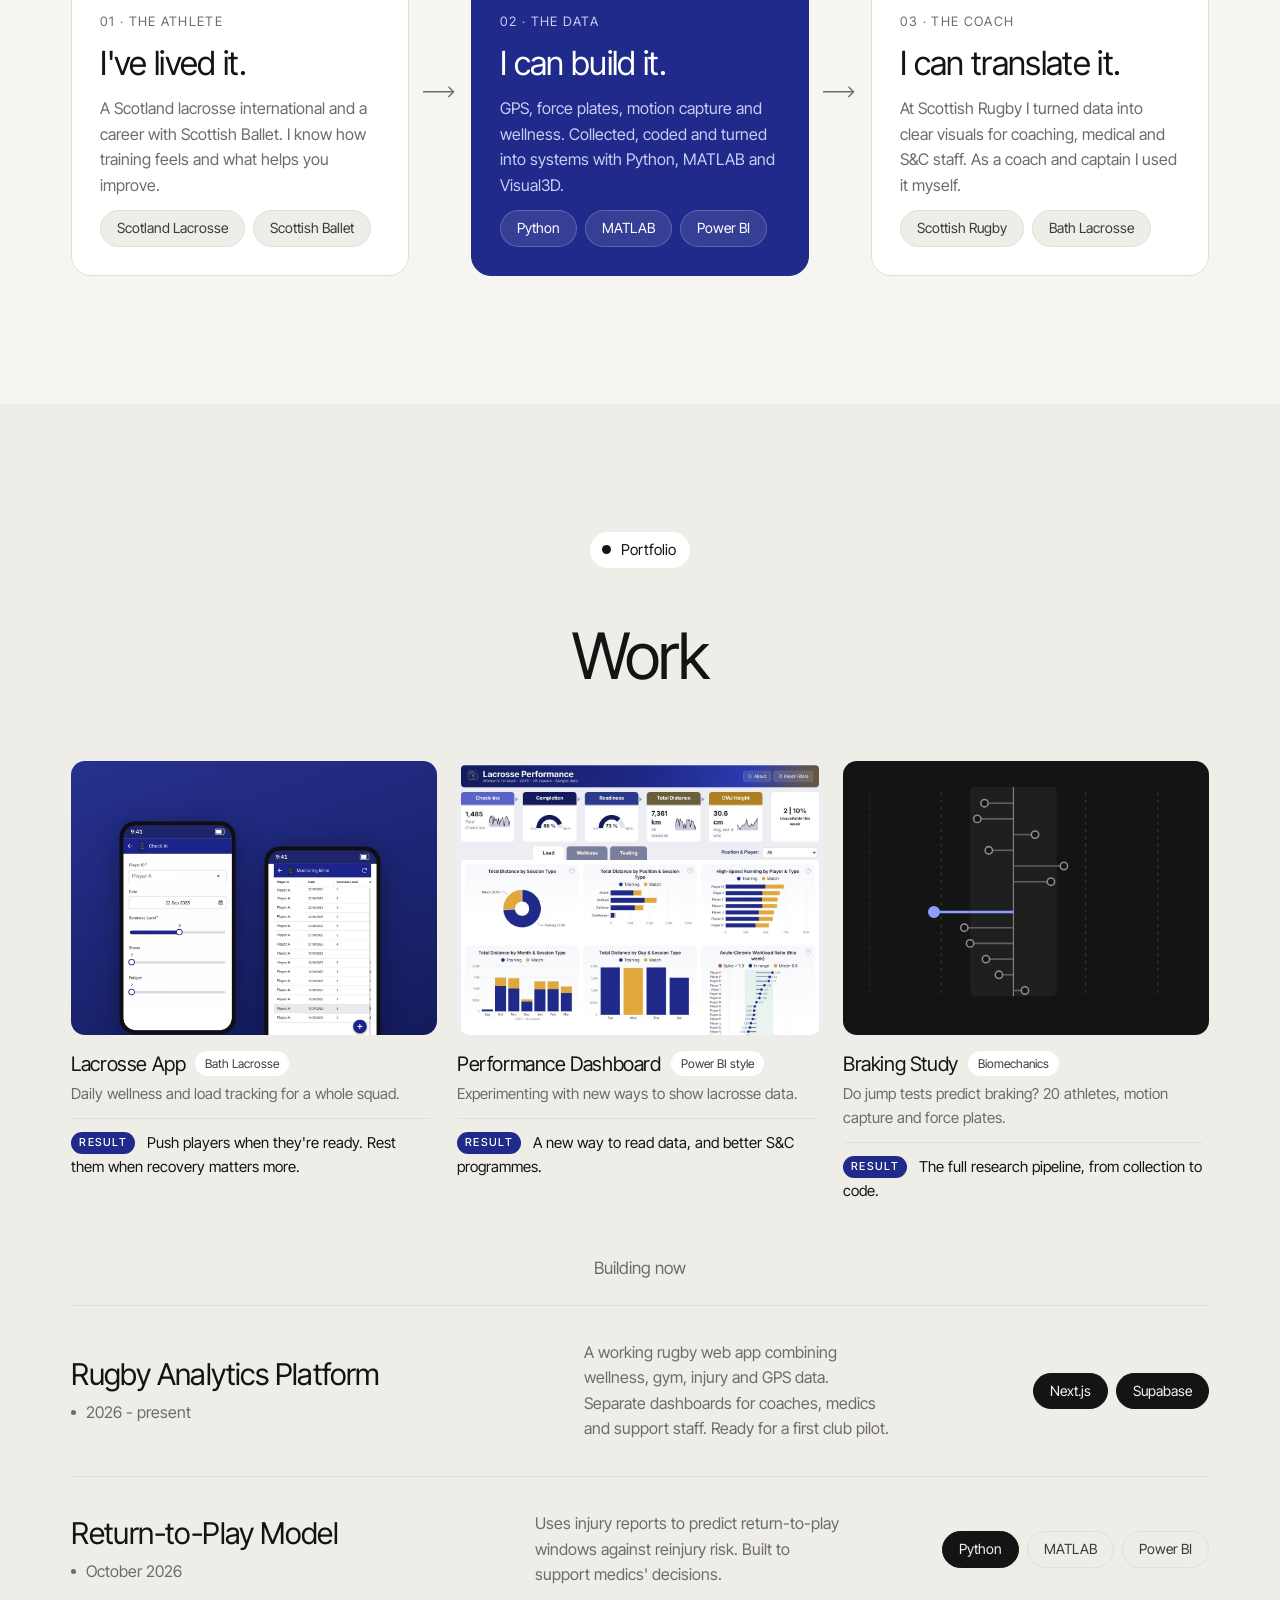
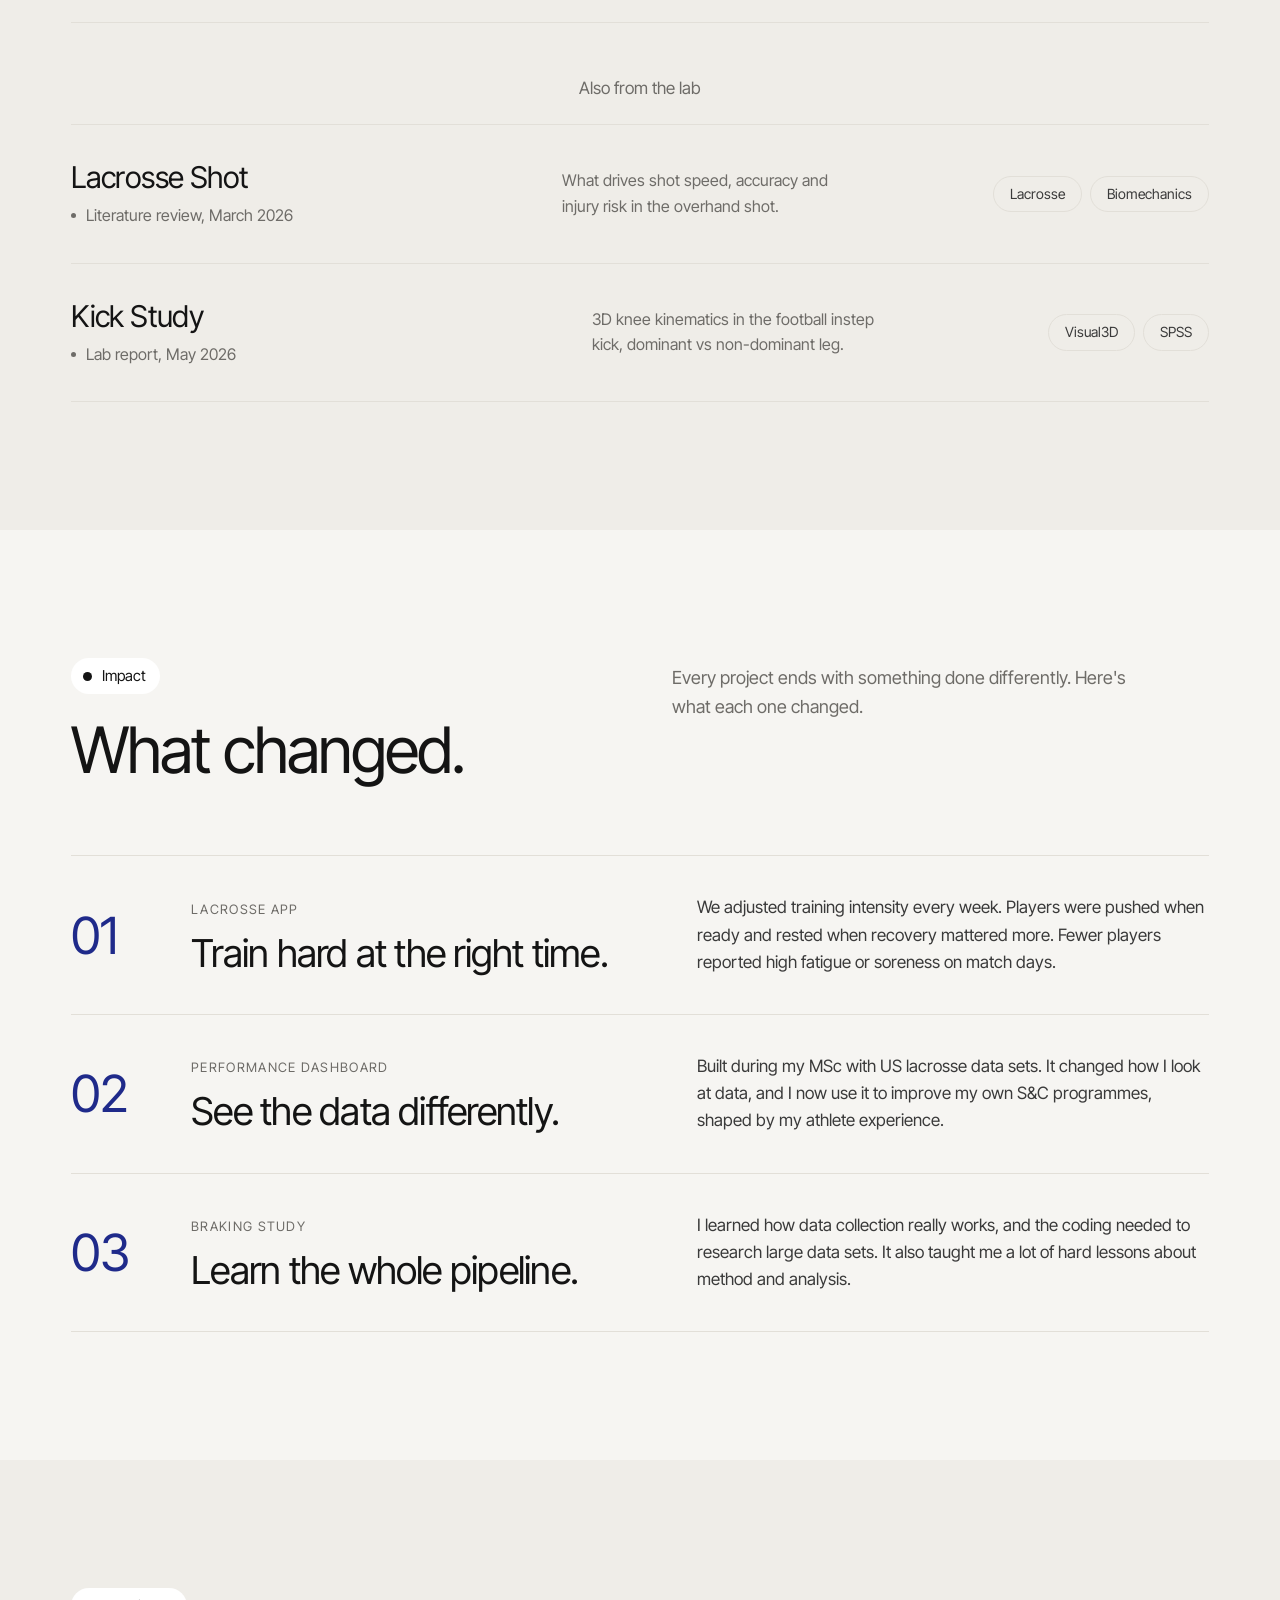
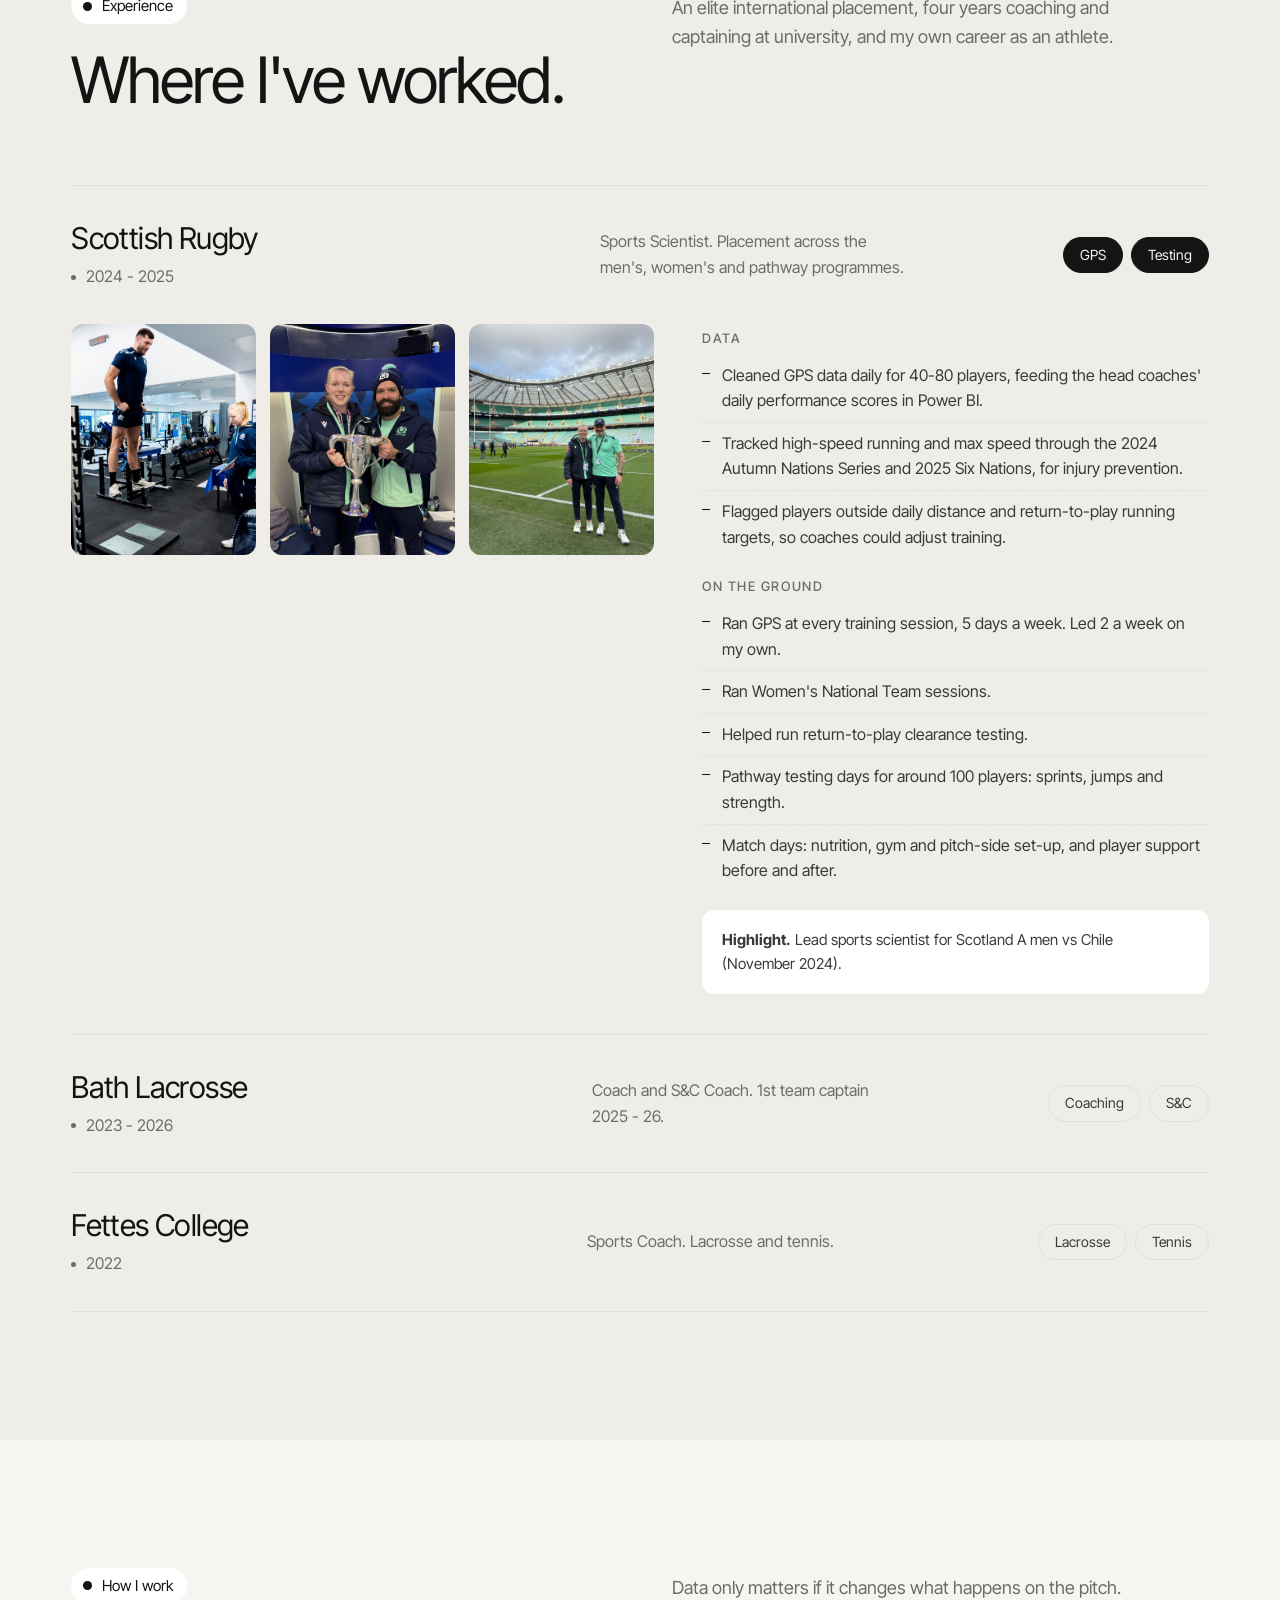
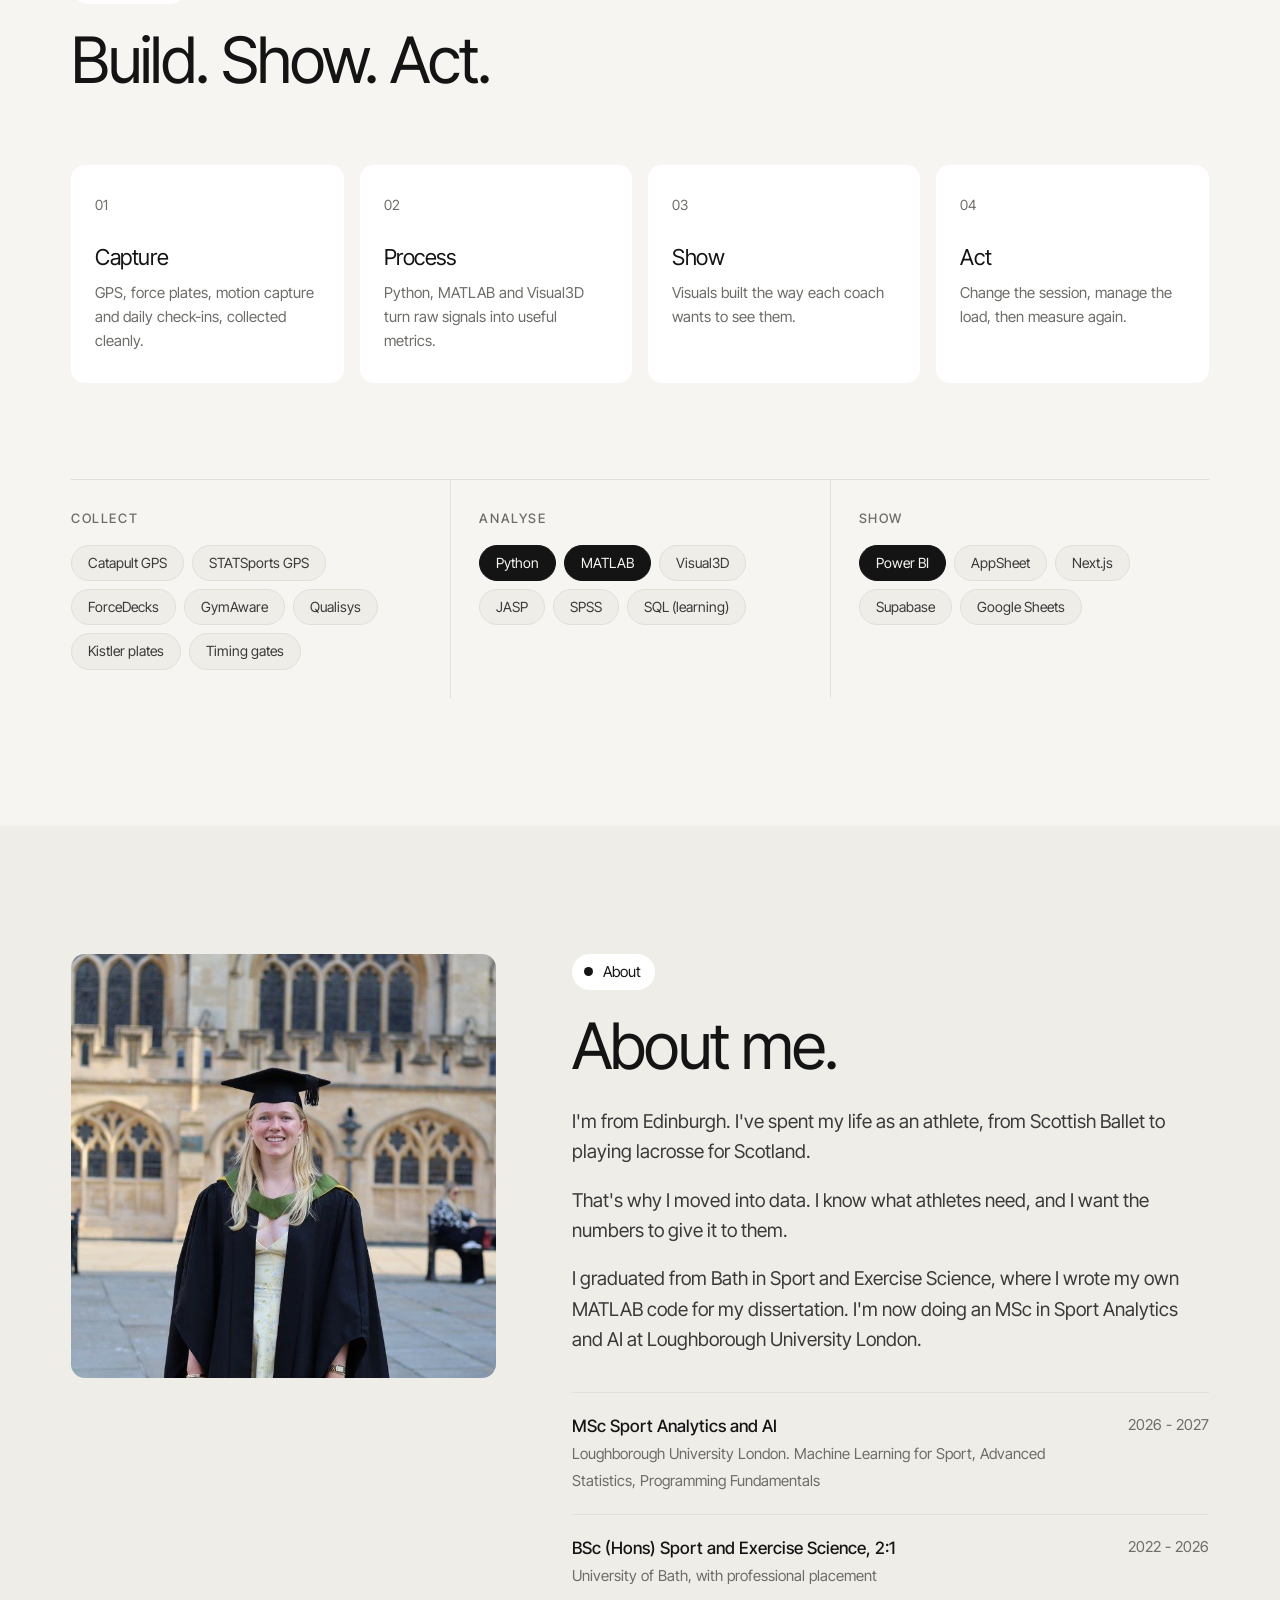
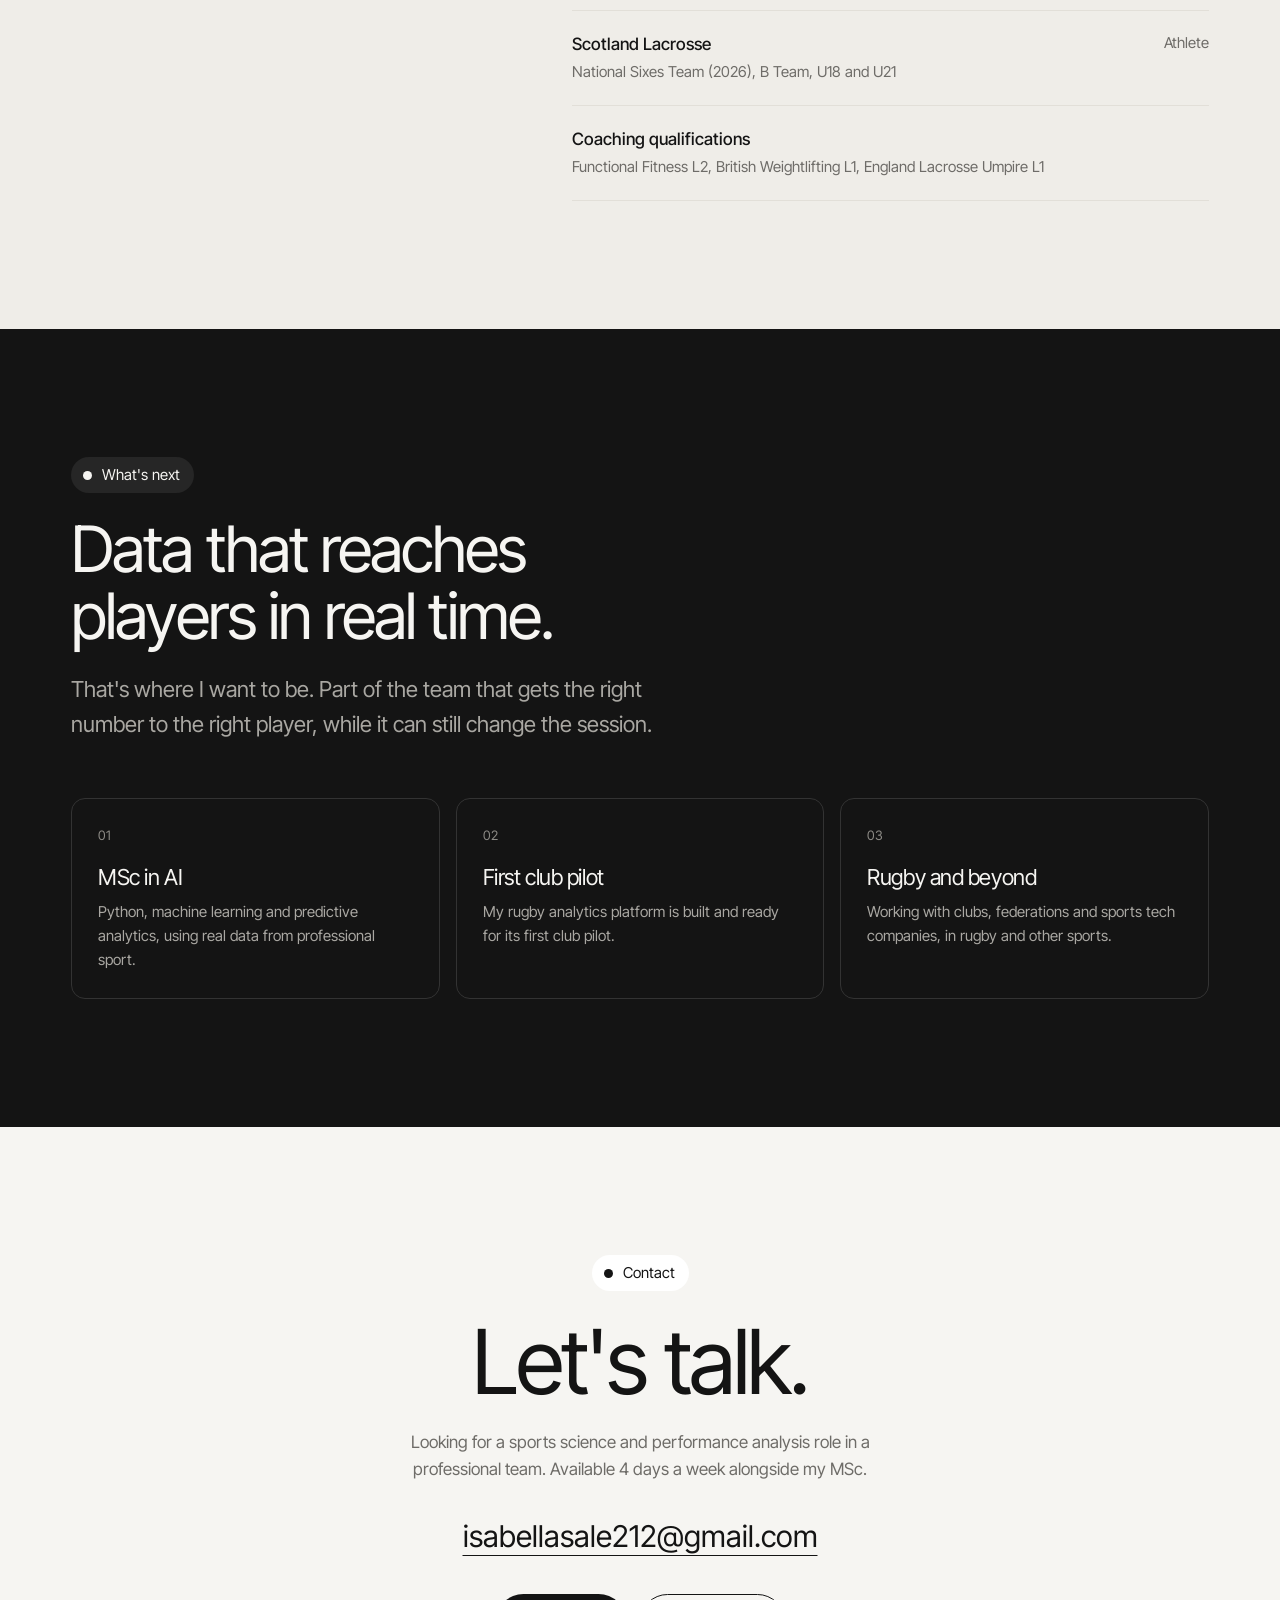
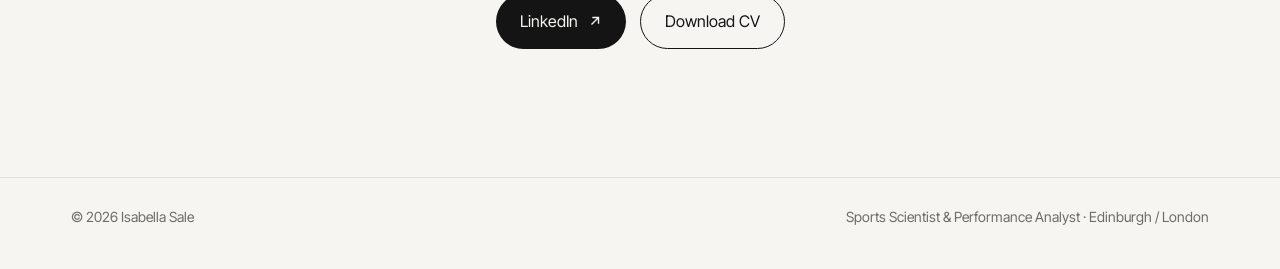
==== commit a9b0cfab: "Update site to match CV v3" ====
--- a/index.html
+++ b/index.html
@@ -59,9 +59,9 @@
     <div class="wrap">
       <div class="stats reveal" style="margin-top: clamp(48px, 7vw, 88px);">
         <div class="stat"><b>3</b><span>national programmes at Scottish Rugby</span></div>
-        <div class="stat"><b>40-50</b><span>players per elite squad</span></div>
+        <div class="stat"><b>40-80</b><span>players' GPS cleaned every day</span></div>
         <div class="stat"><b>20</b><span>athletes in my motion capture study</span></div>
-        <div class="stat"><b>~9 in 10</b><span>check-in rate on the app I built</span></div>
+        <div class="stat"><b>100%</b><span>daily check-in rate on the app I built</span></div>
       </div>
     </div>
   </header>
@@ -106,7 +106,7 @@
           </div>
           <span class="bridge-step">03 · The coach</span>
           <h3>I can translate it.</h3>
-          <p>At Scottish Rugby I turned data into clear visuals for coaching, medical and S&amp;C staff. As a captain and coach I used it myself.</p>
+          <p>At Scottish Rugby I turned data into clear visuals for coaching, medical and S&amp;C staff. As a coach and captain I used it myself.</p>
           <div class="pills"><span class="pill">Scottish Rugby</span><span class="pill">Bath Lacrosse</span></div>
         </div>
       </div>
@@ -128,7 +128,7 @@
               <img src="assets/img/app-checkin.webp" alt="" width="700" height="1092">
               <img src="assets/img/app-monitoring.webp" alt="" width="700" height="1047">
             </div>
-            <div class="overlay"><span>Case study</span><span>AppSheet + Python</span></div>
+            <div class="overlay"><span>Case study</span><span>AppSheet</span></div>
             <span class="arrow-btn" aria-hidden="true"><svg viewBox="0 0 24 24" fill="none" stroke="currentColor" stroke-width="1.6"><path d="M6 18L18 6M8 6h10v10"/></svg></span>
           </div>
           <div class="meta"><h3>Lacrosse App</h3><span class="tag">Bath Lacrosse</span></div>
@@ -159,6 +159,30 @@
         </a>
       </div>
 
+      <div class="center-link reveal"><span>Building now</span></div>
+      <div class="xp reveal" style="margin-top: 22px; margin-bottom: 48px;">
+        <div class="xp-row">
+          <div class="xp-head" style="cursor: default;">
+            <div>
+              <h3>Rugby Analytics Platform</h3>
+              <div class="when">2026 - present</div>
+            </div>
+            <p class="role">A working rugby web app combining wellness, gym, injury and GPS data. Separate dashboards for coaches, medics and support staff. Ready for a first club pilot.</p>
+            <div class="pills"><span class="pill dark">Next.js</span><span class="pill dark">Supabase</span></div>
+          </div>
+        </div>
+        <div class="xp-row">
+          <div class="xp-head" style="cursor: default;">
+            <div>
+              <h3>Return-to-Play Model</h3>
+              <div class="when">October 2026</div>
+            </div>
+            <p class="role">Uses injury reports to predict return-to-play windows against reinjury risk. Built to support medics' decisions.</p>
+            <div class="pills"><span class="pill dark">Python</span><span class="pill">MATLAB</span><span class="pill">Power BI</span></div>
+          </div>
+        </div>
+      </div>
+
       <div class="center-link reveal"><span>Also from the lab</span></div>
       <div class="xp reveal" style="margin-top: 22px;">
         <div class="xp-row">
@@ -202,7 +226,7 @@
         <a class="impact-row reveal" href="app.html">
           <span class="impact-n">01</span>
           <div class="impact-what"><span>Lacrosse App</span><h3>Train hard at the right time.</h3></div>
-          <p>We adjusted training intensity and focus week to week. Players were pushed when they were ready, and rested when recovery mattered more for their progress and for match day.</p>
+          <p>We adjusted training intensity every week. Players were pushed when ready and rested when recovery mattered more. Fewer players reported high fatigue or soreness on match days.</p>
         </a>
         <a class="impact-row reveal" href="dashboard.html">
           <span class="impact-n">02</span>
@@ -250,24 +274,22 @@
               </div>
               <div class="xp-text">
                 <div>
-                  <h4>Data and reporting</h4>
+                  <h4>Data</h4>
                   <ul>
-                    <li>Led GPS data collection for team runs.</li>
-                    <li>Analysed GPS data to inform load management for the Men's National Team.</li>
-                    <li>Turned data into clear visuals for coaching, medical and S&amp;C staff.</li>
-                    <li>Used Power BI reports and dashboards to inform training decisions.</li>
-                    <li>Monitored strength and power with ForceDecks and GymAware.</li>
-                    <li>Presented Women's National Team data to coaches.</li>
+                    <li>Cleaned GPS data daily for 40-80 players, feeding the head coaches' daily performance scores in Power BI.</li>
+                    <li>Tracked high-speed running and max speed through the 2024 Autumn Nations Series and 2025 Six Nations, for injury prevention.</li>
+                    <li>Flagged players outside daily distance and return-to-play running targets, so coaches could adjust training.</li>
                   </ul>
                   <h4>On the ground</h4>
                   <ul>
-                    <li>Ran Women's National Team sessions, including testing.</li>
-                    <li>Supported recovery, load monitoring and return-to-play.</li>
-                    <li>Set up and monitored mouthguards for concussion protocols.</li>
-                    <li>Supported academy testing in Glasgow (U18 and U20).</li>
+                    <li>Ran GPS at every training session, 5 days a week. Led 2 a week on my own.</li>
+                    <li>Ran Women's National Team sessions.</li>
+                    <li>Helped run return-to-play clearance testing.</li>
+                    <li>Pathway testing days for around 100 players: sprints, jumps and strength.</li>
+                    <li>Match days: nutrition, gym and pitch-side set-up, and player support before and after.</li>
                   </ul>
                   <div class="highlight-box">
-                    <p><b>Highlights.</b> Lead sports scientist for Scotland A vs Italy. Worked Scotland vs England. Autumn Nations Series and Six Nations with the men. Six Nations and World Cup prep with the women.</p>
+                    <p><b>Highlight.</b> Lead sports scientist for Scotland A men vs Chile (November 2024).</p>
                   </div>
                 </div>
               </div>
@@ -290,9 +312,9 @@
                 <div>
                   <h4>What I did</h4>
                   <ul>
-                    <li>Designed and ran weekly training and S&amp;C programmes.</li>
-                    <li>Led selection and return-to-play decisions.</li>
-                    <li>Built the squad's monitoring app and used it to adapt sessions.</li>
+                    <li>Coached 4 lacrosse sessions and 1 S&amp;C session a week.</li>
+                    <li>Ran selection and return-to-play.</li>
+                    <li>Built the squad's monitoring app and used it weekly to adjust training.</li>
                   </ul>
                 </div>
               </div>
@@ -351,7 +373,7 @@
         <div class="tool-col">
           <h4>Collect</h4>
           <div class="pills">
-            <span class="pill">Catapult GPS</span><span class="pill">ForceDecks</span><span class="pill">GymAware</span>
+            <span class="pill">Catapult GPS</span><span class="pill">STATSports GPS</span><span class="pill">ForceDecks</span><span class="pill">GymAware</span>
             <span class="pill">Qualisys</span><span class="pill">Kistler plates</span><span class="pill">Timing gates</span>
           </div>
         </div>
@@ -359,13 +381,13 @@
           <h4>Analyse</h4>
           <div class="pills">
             <span class="pill dark">Python</span><span class="pill dark">MATLAB</span><span class="pill">Visual3D</span>
-            <span class="pill">JASP</span><span class="pill">SPSS</span>
+            <span class="pill">JASP</span><span class="pill">SPSS</span><span class="pill">SQL (learning)</span>
           </div>
         </div>
         <div class="tool-col">
           <h4>Show</h4>
           <div class="pills">
-            <span class="pill dark">Power BI</span><span class="pill">AppSheet</span><span class="pill">Google Sheets</span><span class="pill">MS Office</span>
+            <span class="pill dark">Power BI</span><span class="pill">AppSheet</span><span class="pill">Next.js</span><span class="pill">Supabase</span><span class="pill">Google Sheets</span>
           </div>
         </div>
       </div>
@@ -381,10 +403,10 @@
         <h2 style="margin: 22px 0 28px;">About me.</h2>
         <p>I'm from Edinburgh. I've spent my life as an athlete, from Scottish Ballet to playing lacrosse for Scotland.</p>
         <p>That's why I moved into data. I know what athletes need, and I want the numbers to give it to them.</p>
-        <p>I graduated from Bath in Sport and Exercise Science, specialising in biomechanics and coding. I'm now doing an MSc in Sport Analytics and AI at Loughborough University London.</p>
+        <p>I graduated from Bath in Sport and Exercise Science, where I wrote my own MATLAB code for my dissertation. I'm now doing an MSc in Sport Analytics and AI at Loughborough University London.</p>
 
         <div class="edu">
-          <div class="edu-row"><div><b>MSc Sport Analytics and AI</b><br><span>Loughborough University London</span></div><span class="yr">2026 - 2027</span></div>
+          <div class="edu-row"><div><b>MSc Sport Analytics and AI</b><br><span>Loughborough University London. Machine Learning for Sport, Advanced Statistics, Programming Fundamentals</span></div><span class="yr">2026 - 2027</span></div>
           <div class="edu-row"><div><b>BSc (Hons) Sport and Exercise Science, 2:1</b><br><span>University of Bath, with professional placement</span></div><span class="yr">2022 - 2026</span></div>
           <div class="edu-row"><div><b>Scotland Lacrosse</b><br><span>National Sixes Team (2026), B Team, U18 and U21</span></div><span class="yr">Athlete</span></div>
           <div class="edu-row"><div><b>Coaching qualifications</b><br><span>Functional Fitness L2, British Weightlifting L1, England Lacrosse Umpire L1</span></div><span class="yr"></span></div>
@@ -401,7 +423,7 @@
       <p class="next-lede reveal">That's where I want to be. Part of the team that gets the right number to the right player, while it can still change the session.</p>
       <div class="next-grid">
         <div class="next-card reveal"><span class="next-n">01</span><h3>MSc in AI</h3><p>Python, machine learning and predictive analytics, using real data from professional sport.</p></div>
-        <div class="next-card reveal"><span class="next-n">02</span><h3>Monitoring system</h3><p>Building an athlete monitoring system, taking the lacrosse app to the next level.</p></div>
+        <div class="next-card reveal"><span class="next-n">02</span><h3>First club pilot</h3><p>My rugby analytics platform is built and ready for its first club pilot.</p></div>
         <div class="next-card reveal"><span class="next-n">03</span><h3>Rugby and beyond</h3><p>Working with clubs, federations and sports tech companies, in rugby and other sports.</p></div>
       </div>
     </div>
@@ -412,7 +434,7 @@
     <div class="wrap">
       <span class="eyebrow reveal">Contact</span>
       <h2 class="reveal">Let's talk.</h2>
-      <p class="muted reveal" style="max-width: 46ch; margin: 0 auto 28px;">Open to sports science and performance analysis roles with clubs, federations and sports tech companies.</p>
+      <p class="muted reveal" style="max-width: 46ch; margin: 0 auto 28px;">Looking for a sports science and performance analysis role in a professional team. Available 4 days a week alongside my MSc.</p>
       <a class="mail reveal" href="mailto:isabellasale212@gmail.com">isabellasale212@gmail.com</a>
       <div class="row reveal">
         <a class="btn" href="https://www.linkedin.com/in/isabella-sale-sport" target="_blank" rel="noopener">LinkedIn
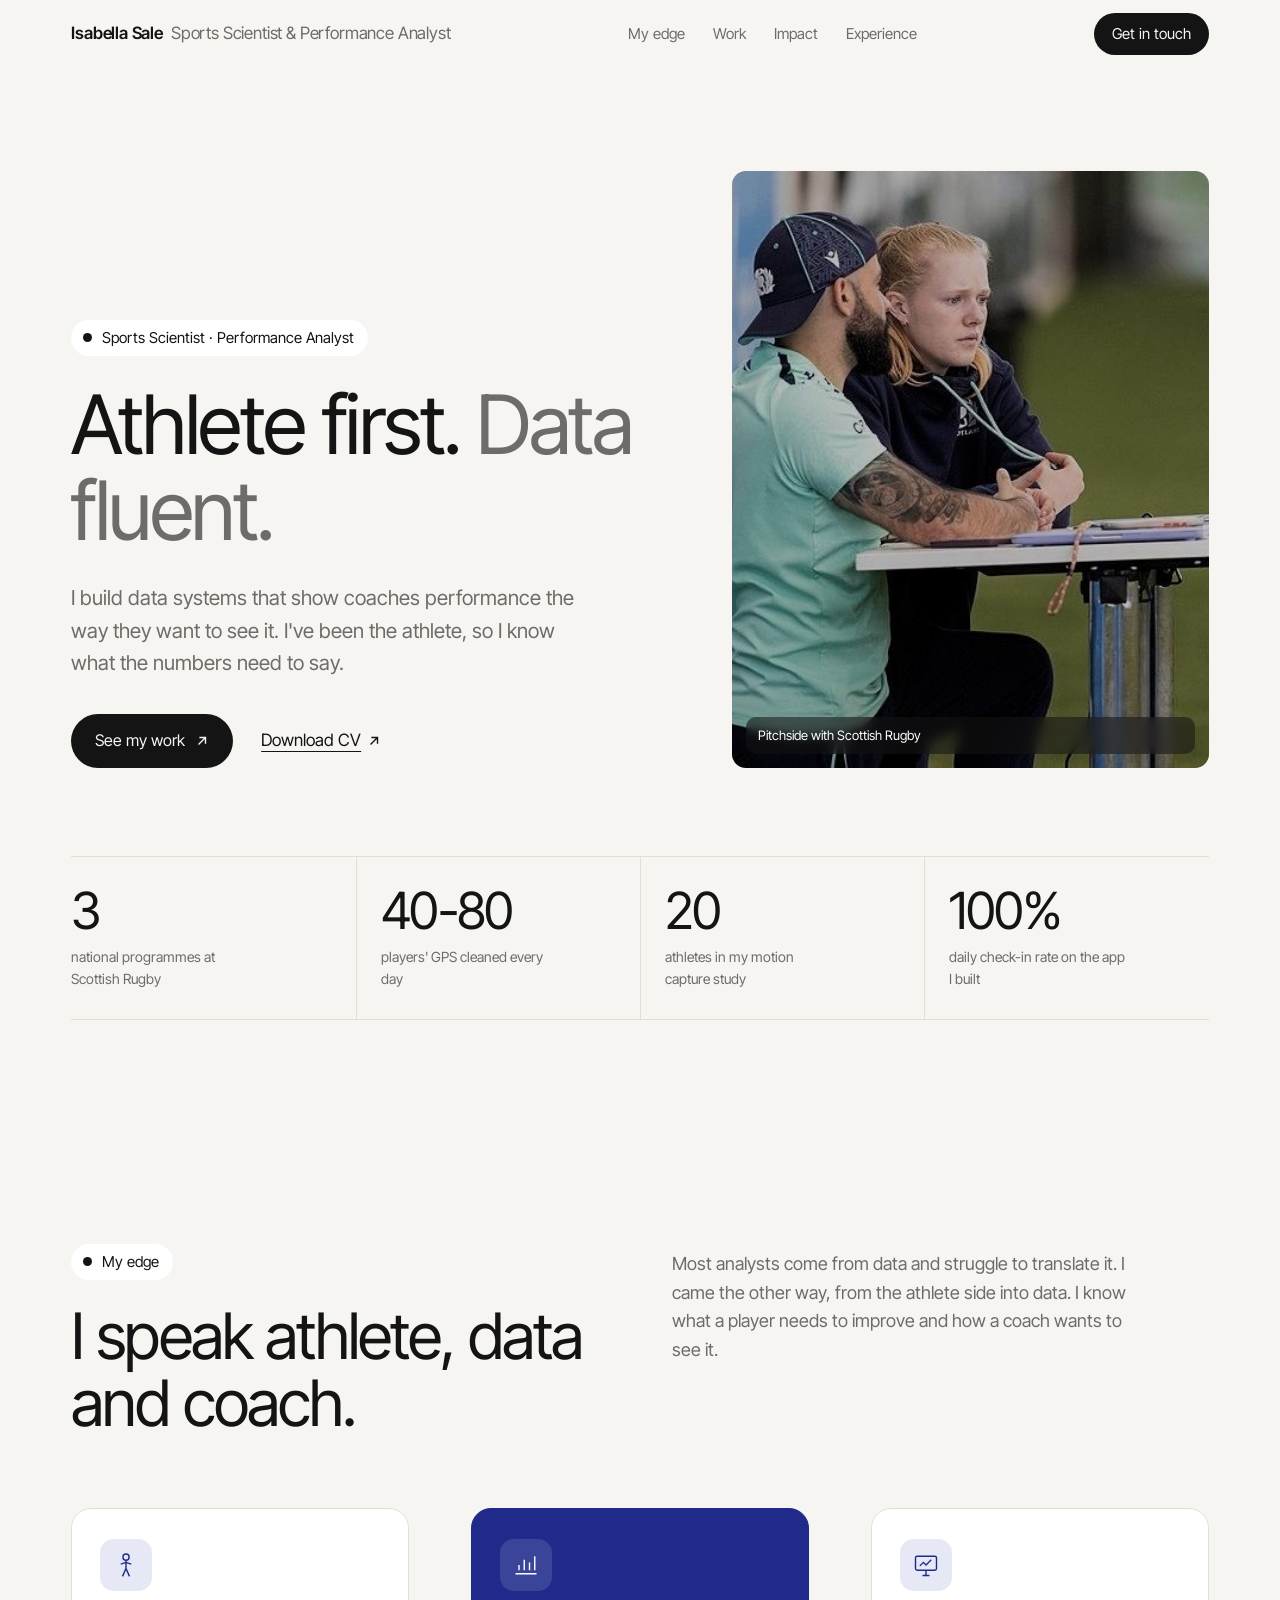
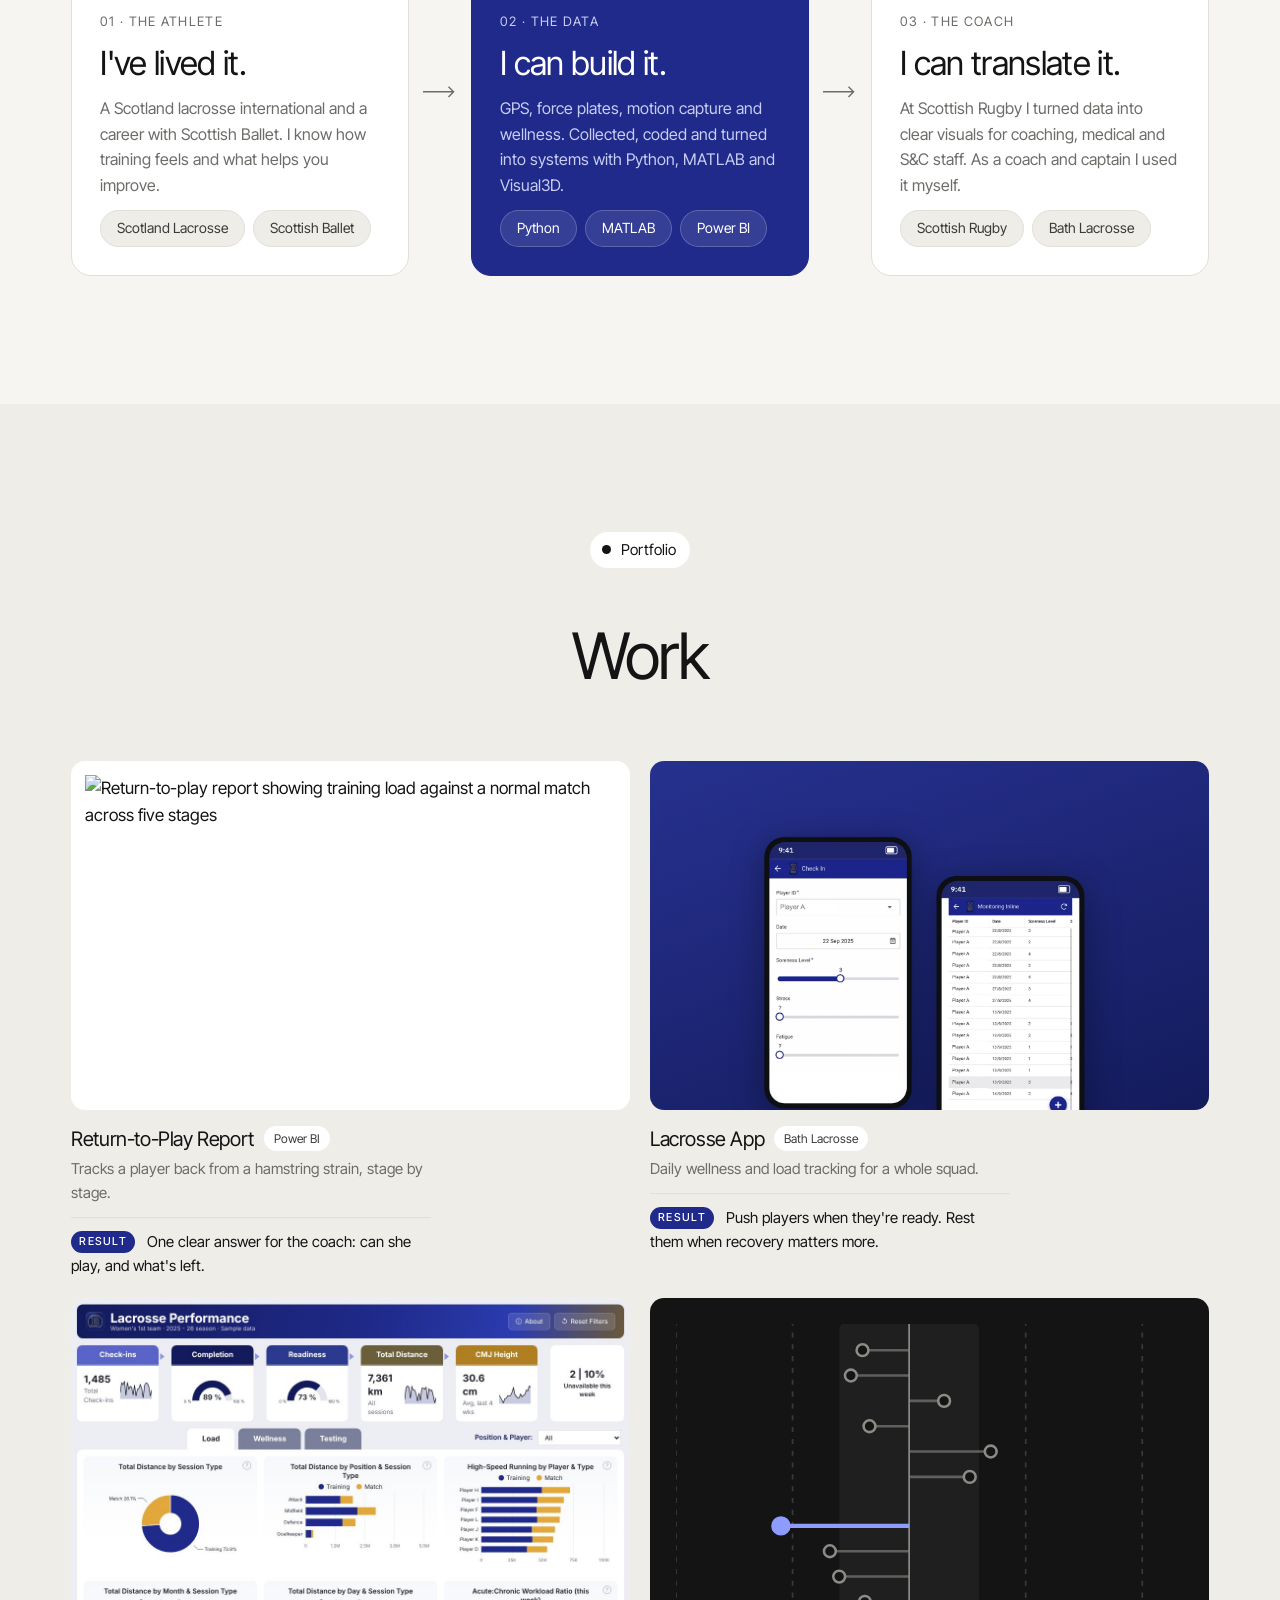
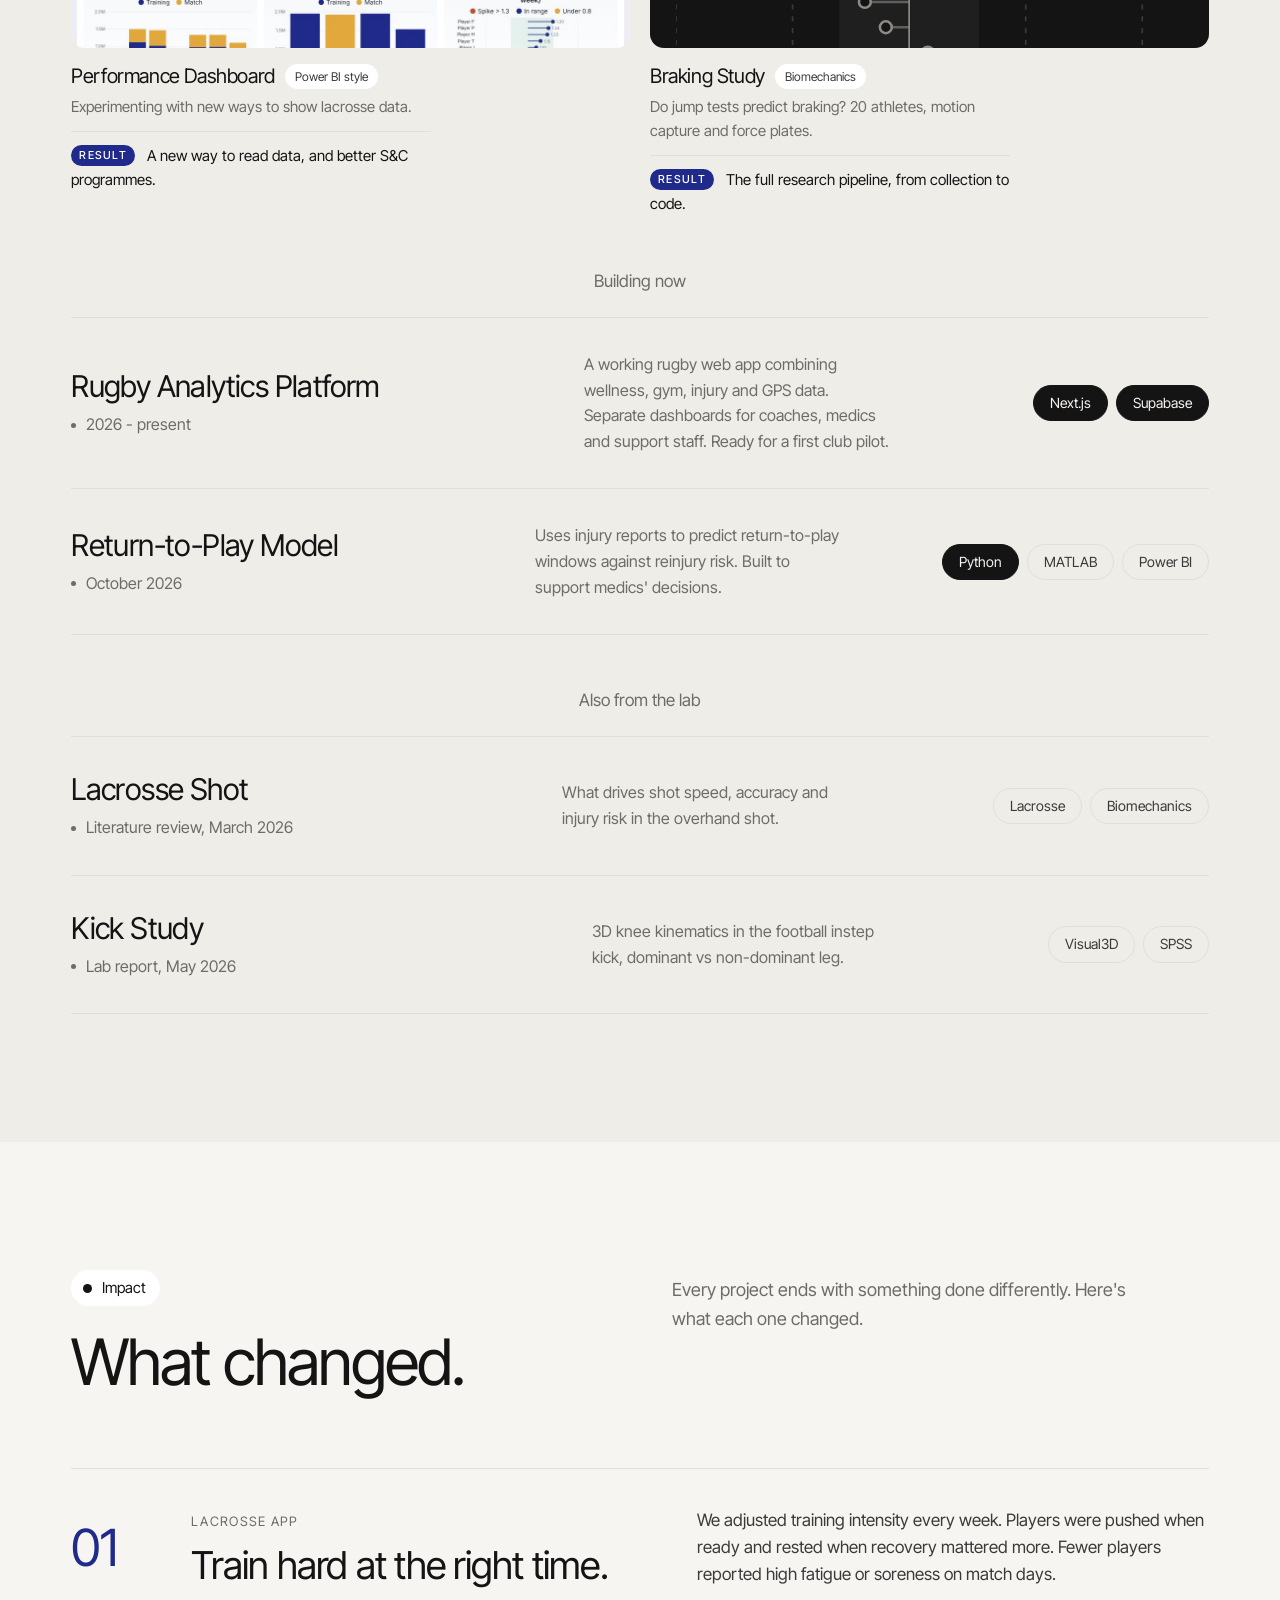
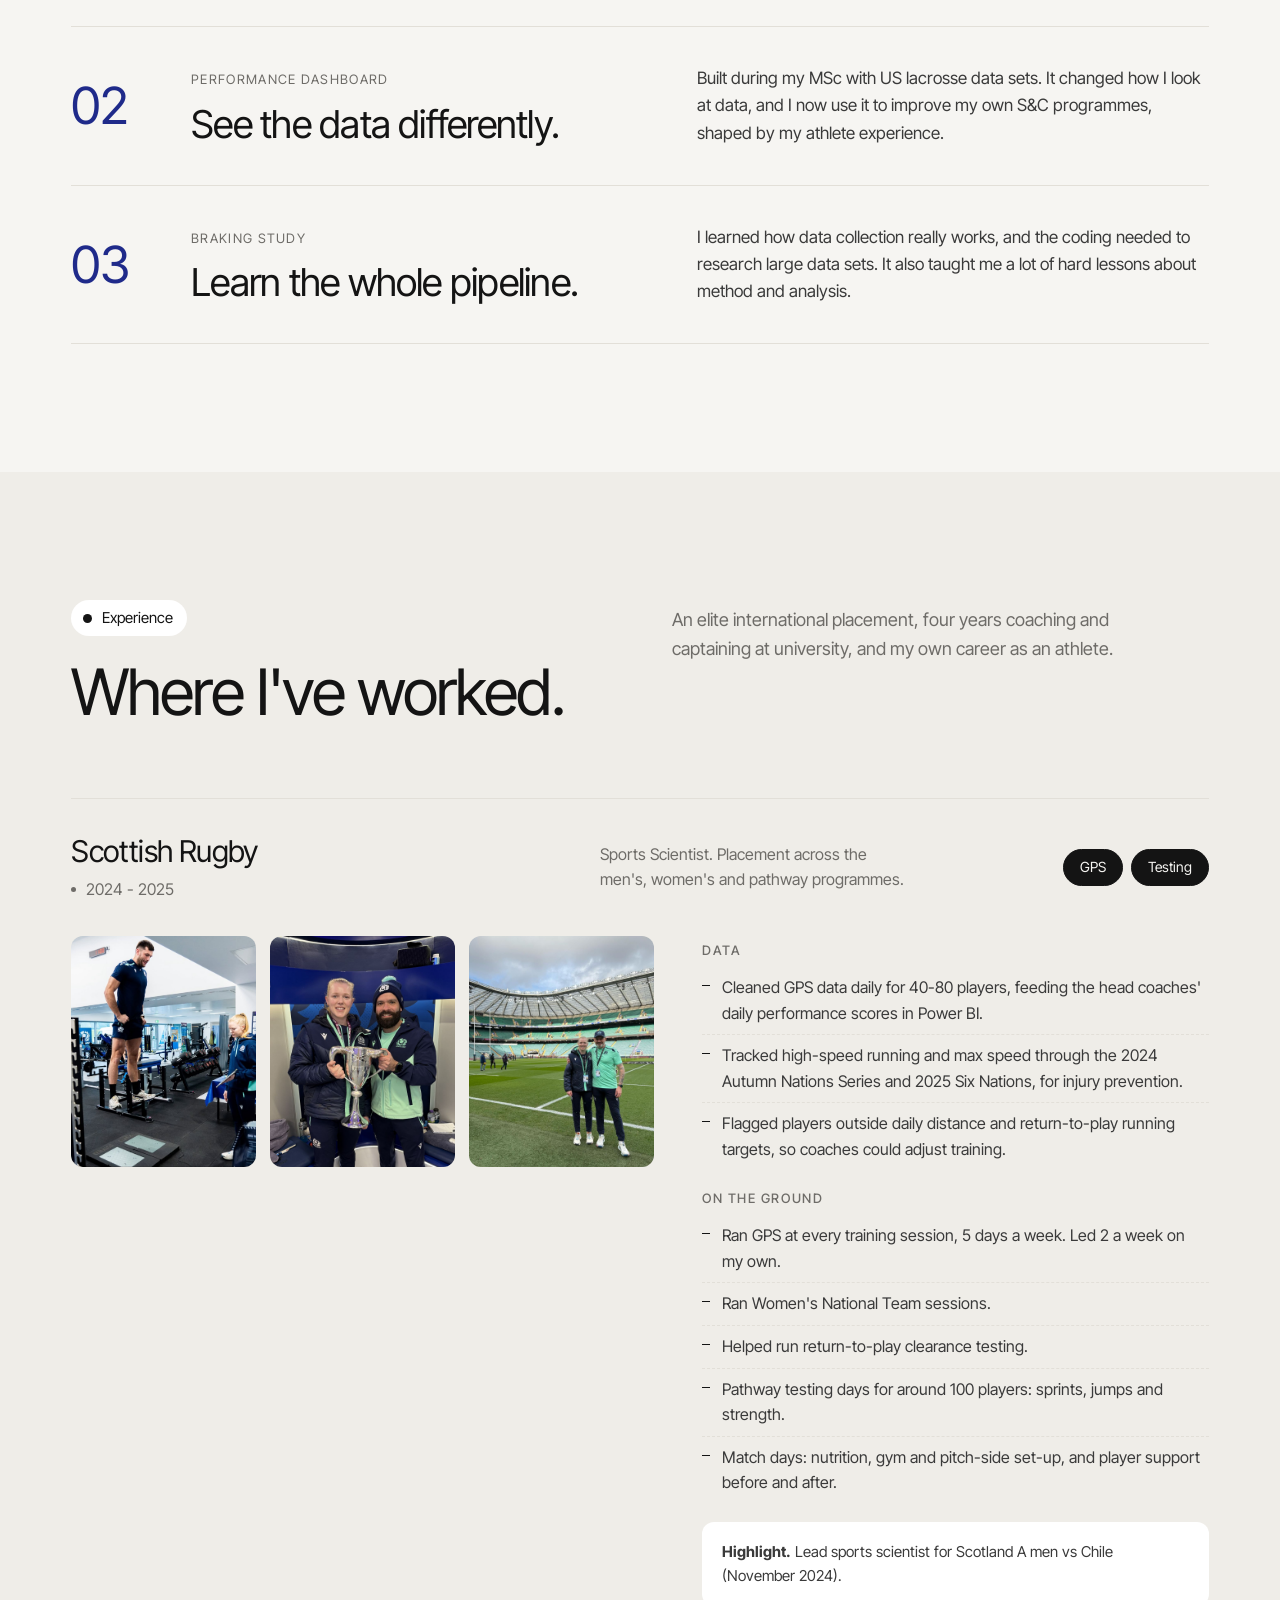
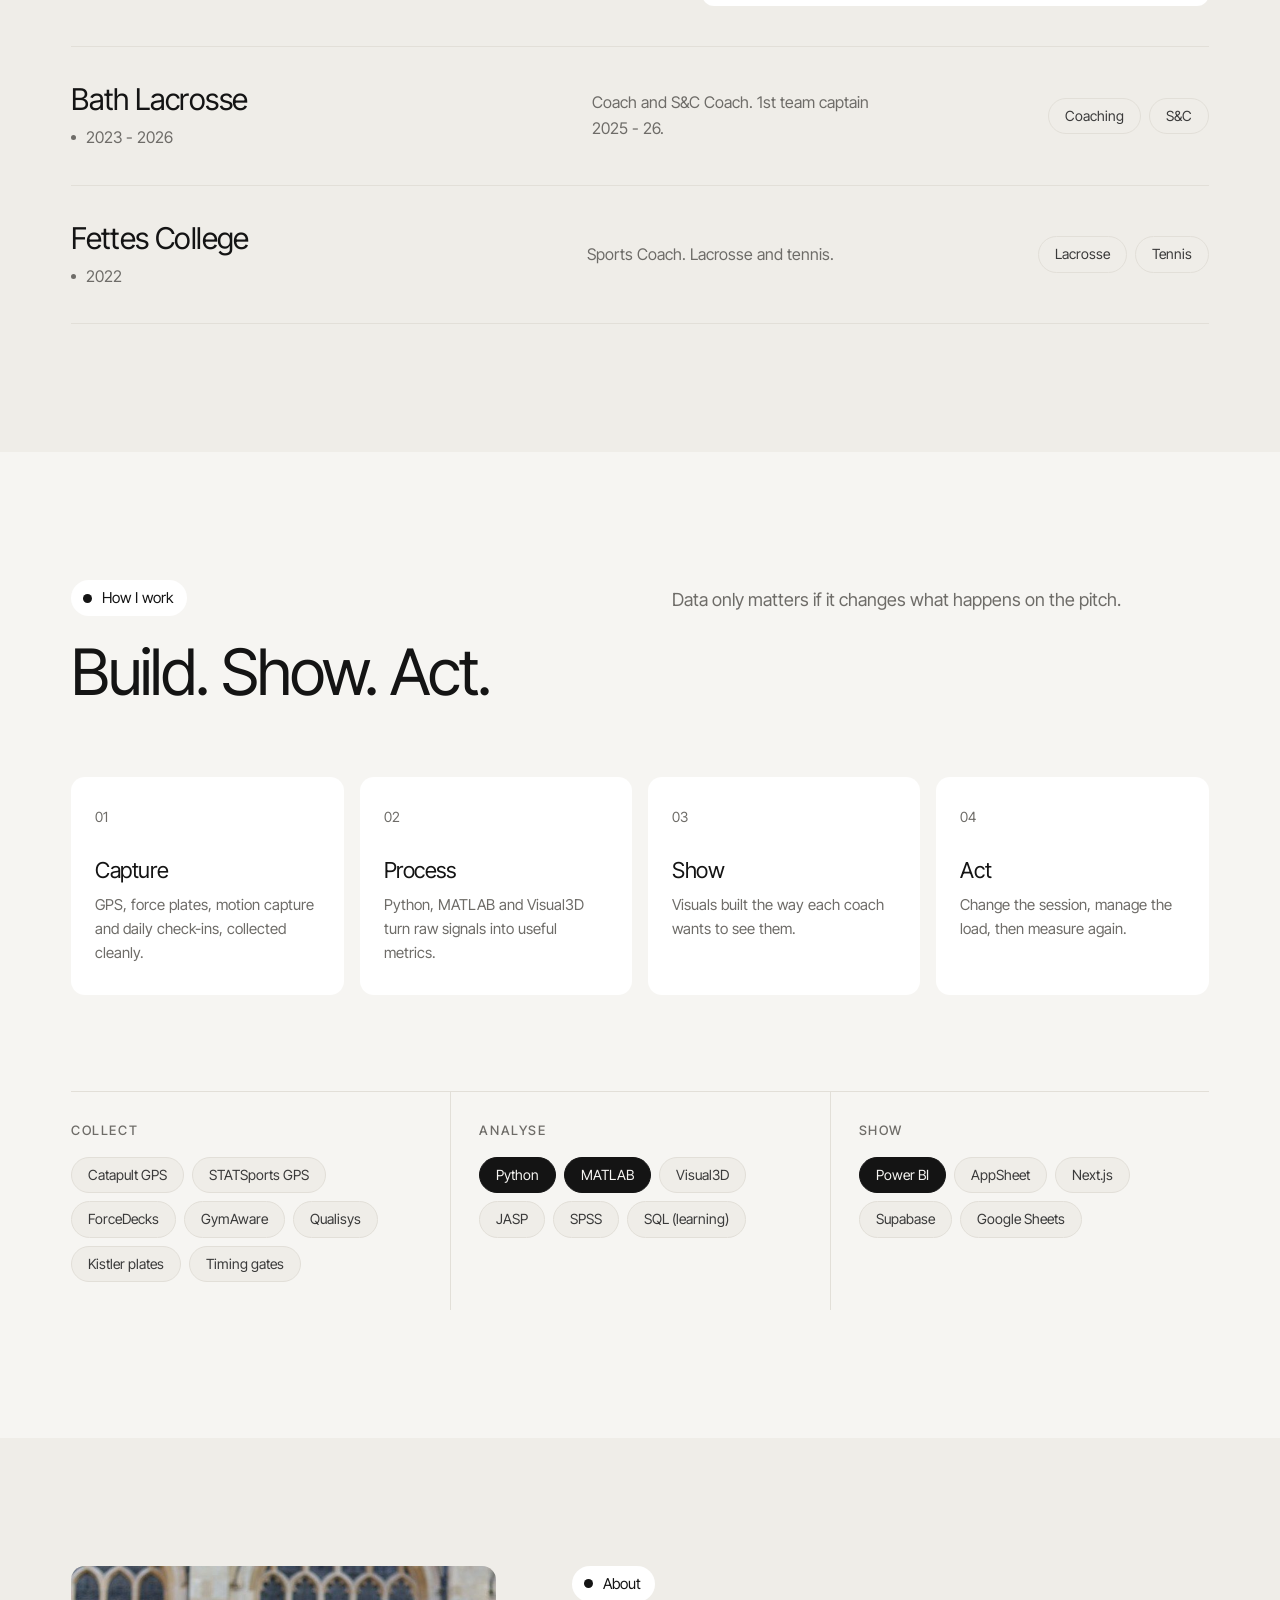
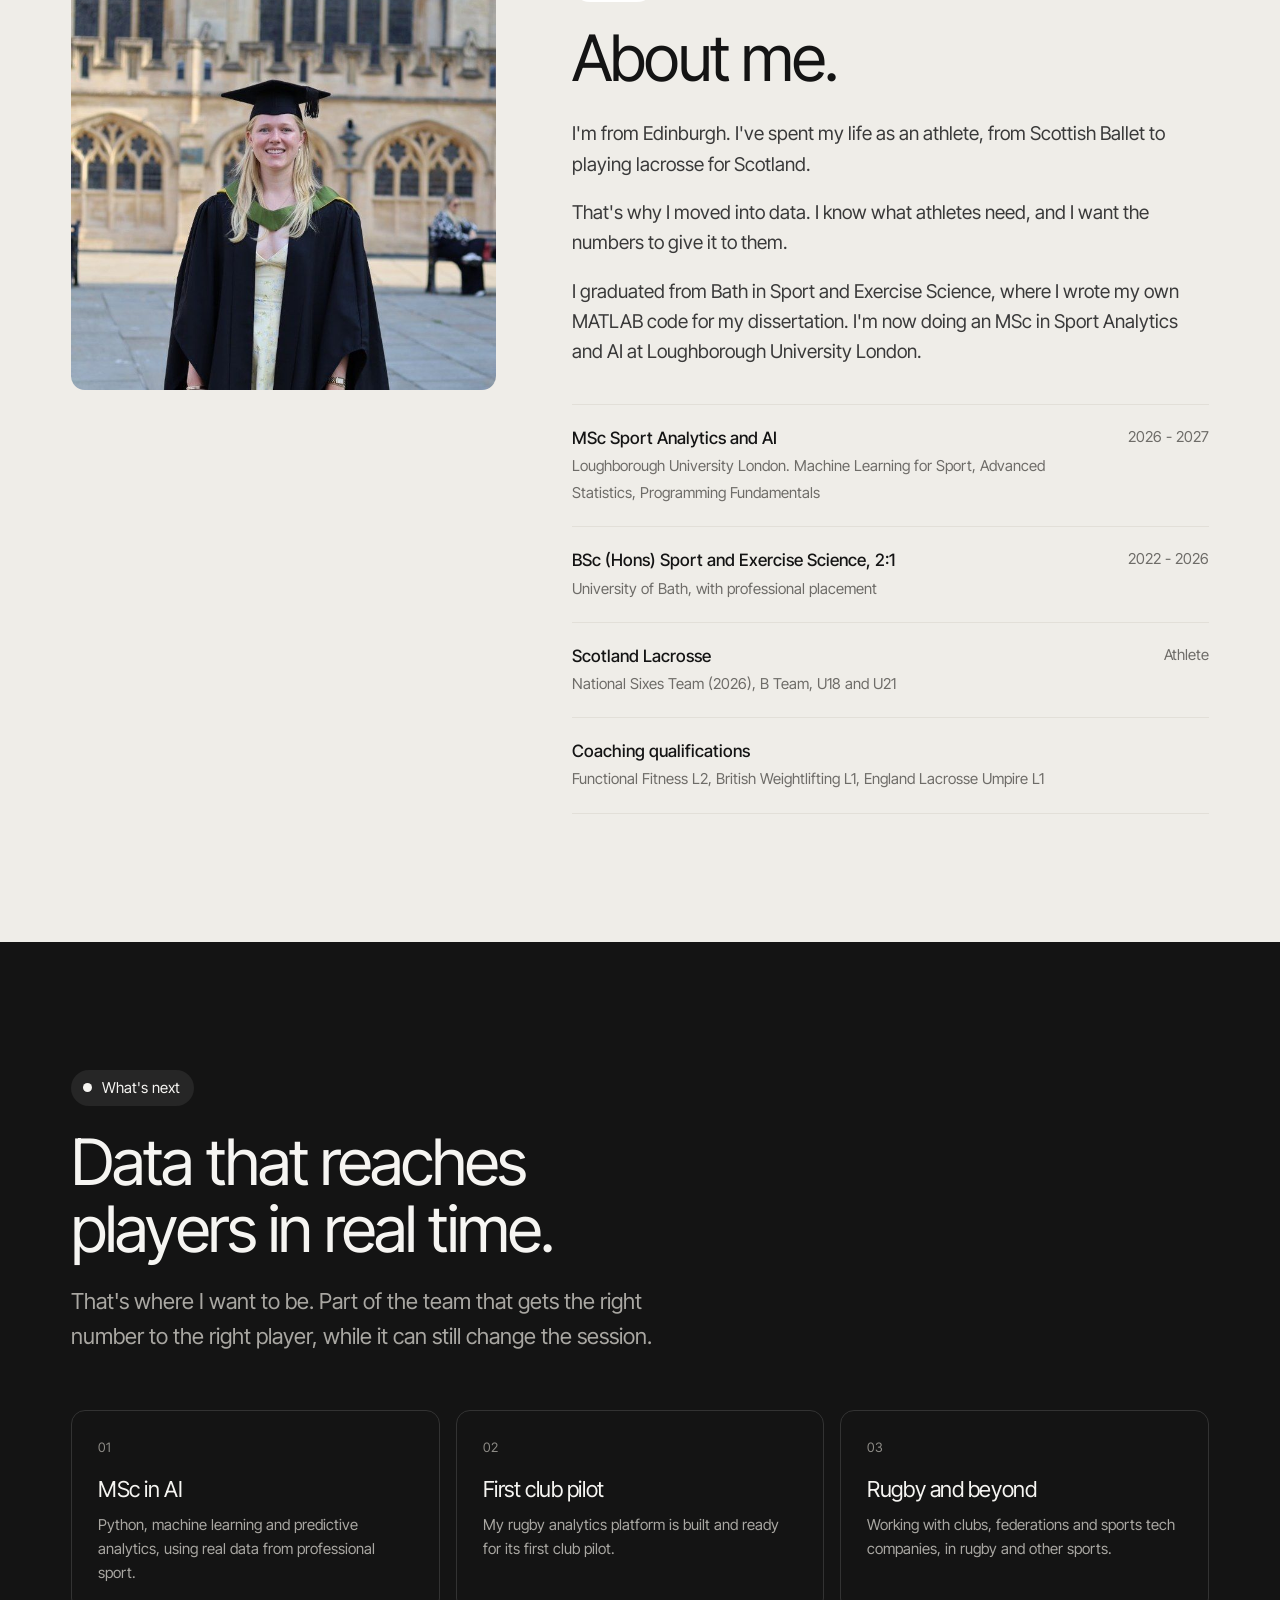
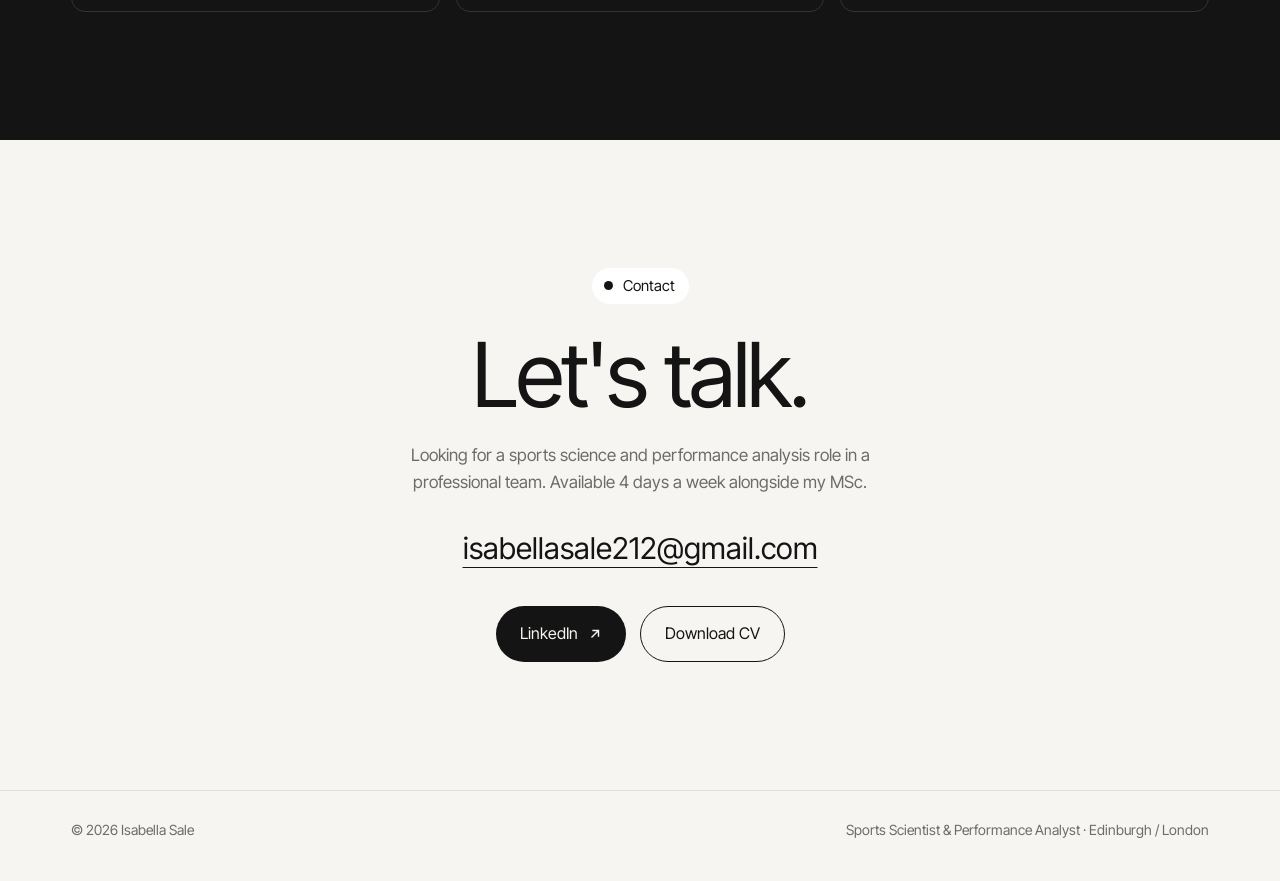
==== commit cc9395d4: "Add Return-to-Play Report case study" ====
--- a/index.html
+++ b/index.html
@@ -121,7 +121,18 @@
         <h2>Work</h2>
       </div>
 
-      <div class="cards">
+      <div class="cards four">
+        <a class="card reveal" href="rtp.html">
+          <div class="thumb" style="background:#fff;">
+            <img src="assets/img/rtp-timeline.webp" alt="Return-to-play report showing training load against a normal match across five stages" width="1568" height="639" loading="lazy" style="object-fit: contain; padding: 14px;">
+            <div class="overlay"><span>Case study</span><span>Power BI</span></div>
+            <span class="arrow-btn" aria-hidden="true"><svg viewBox="0 0 24 24" fill="none" stroke="currentColor" stroke-width="1.6"><path d="M6 18L18 6M8 6h10v10"/></svg></span>
+          </div>
+          <div class="meta"><h3>Return-to-Play Report</h3><span class="tag">Power BI</span></div>
+          <p>Tracks a player back from a hamstring strain, stage by stage.</p>
+          <p class="result"><b>Result</b> One clear answer for the coach: can she play, and what's left.</p>
+        </a>
+
         <a class="card reveal" href="app.html">
           <div class="thumb app-thumb">
             <div class="phones">
--- a/assets/css/style.css
+++ b/assets/css/style.css
@@ -372,3 +372,11 @@
 .app-show figure { background: #fff; border-radius: 20px; overflow: hidden; border: 1px solid var(--line); }
 .app-show img { width: 100%; height: 100%; object-fit: cover; }
 @media (max-width: 640px) { .app-show { grid-template-columns: 1fr; } }
+.shot { background: #fff; border: 1px solid var(--line); border-radius: 16px; padding: 10px; margin: 8px 0 18px; }
+.shot img { width: 100%; border-radius: 10px; }
+.shot figcaption { font-size: 14px; color: var(--muted); padding: 10px 6px 2px; }
+.shot figcaption b { color: var(--ink); font-weight: 500; }
+.cards.four { grid-template-columns: repeat(2, 1fr); }
+@media (max-width: 620px) { .cards.four { grid-template-columns: 1fr; } }
+.cards.four .thumb { aspect-ratio: 16/10; }
+.cs-block > .shot { grid-column: 1 / -1; margin: 0; }
